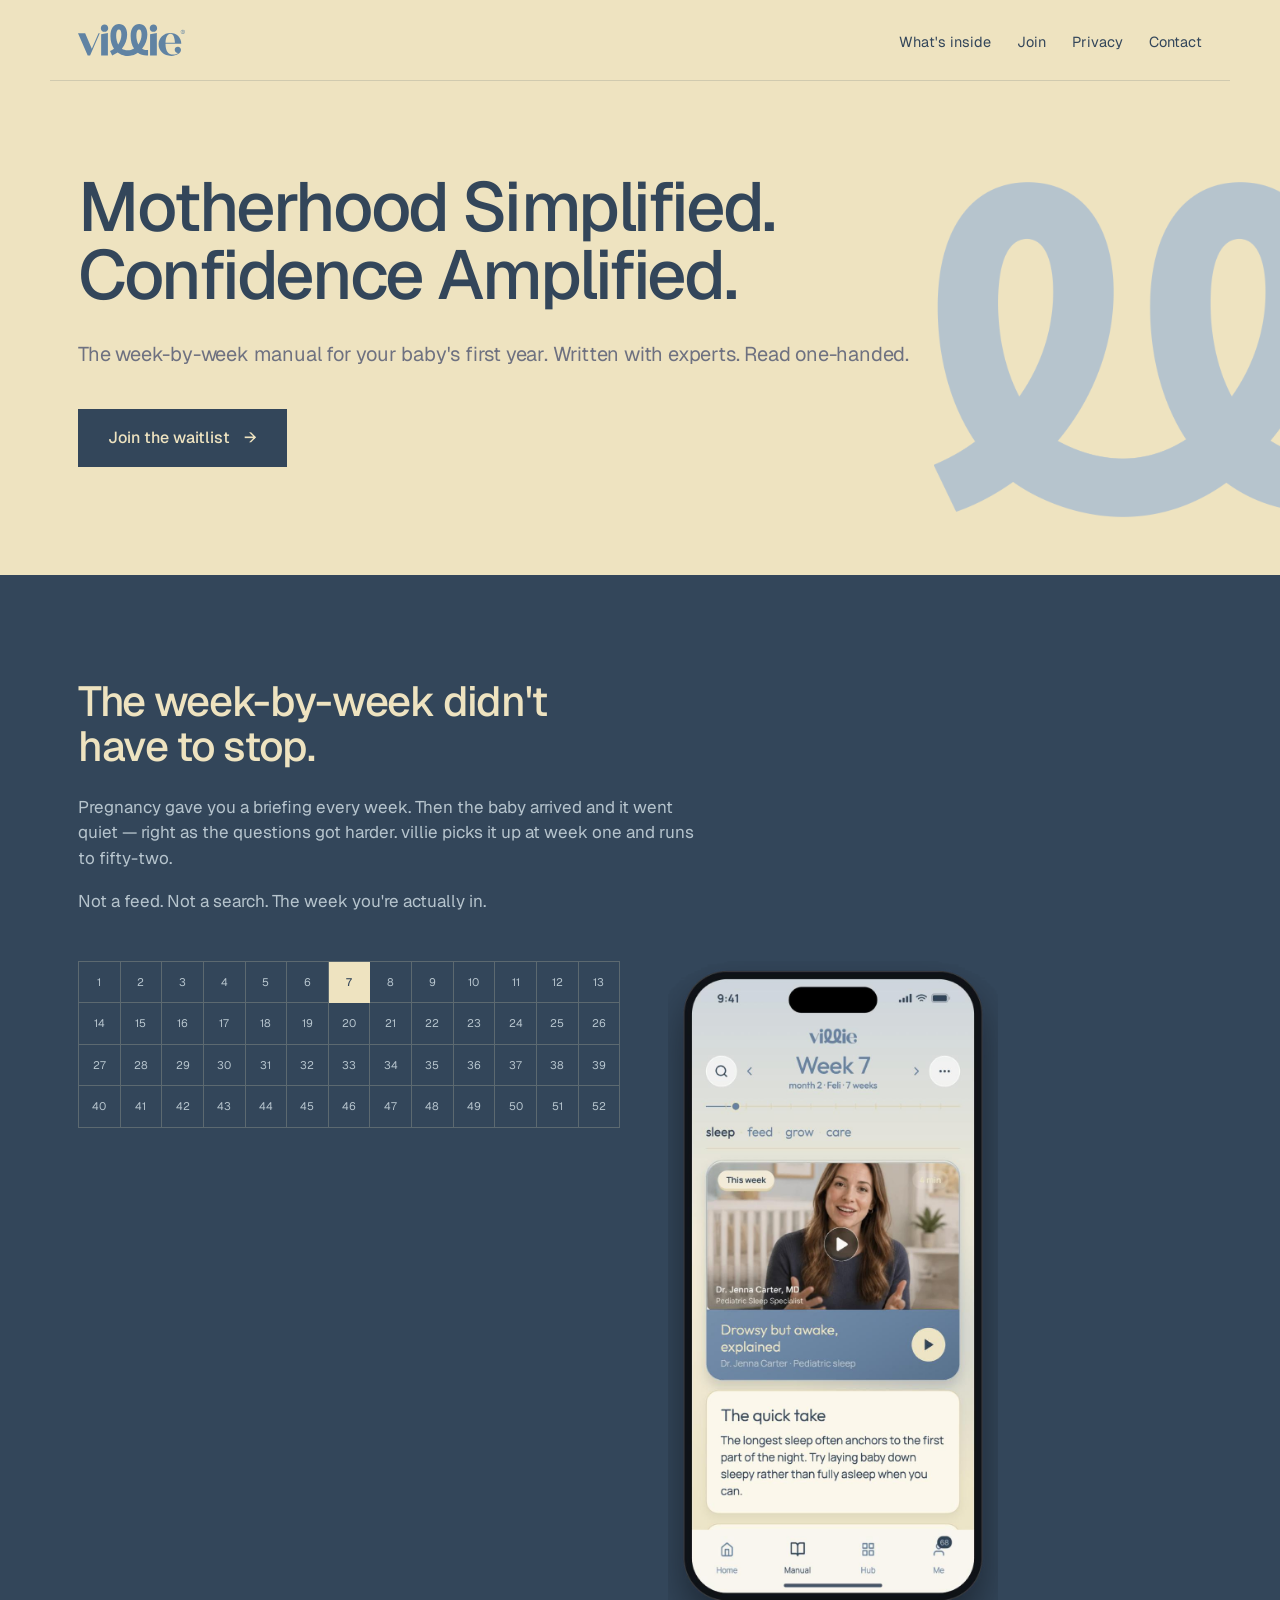
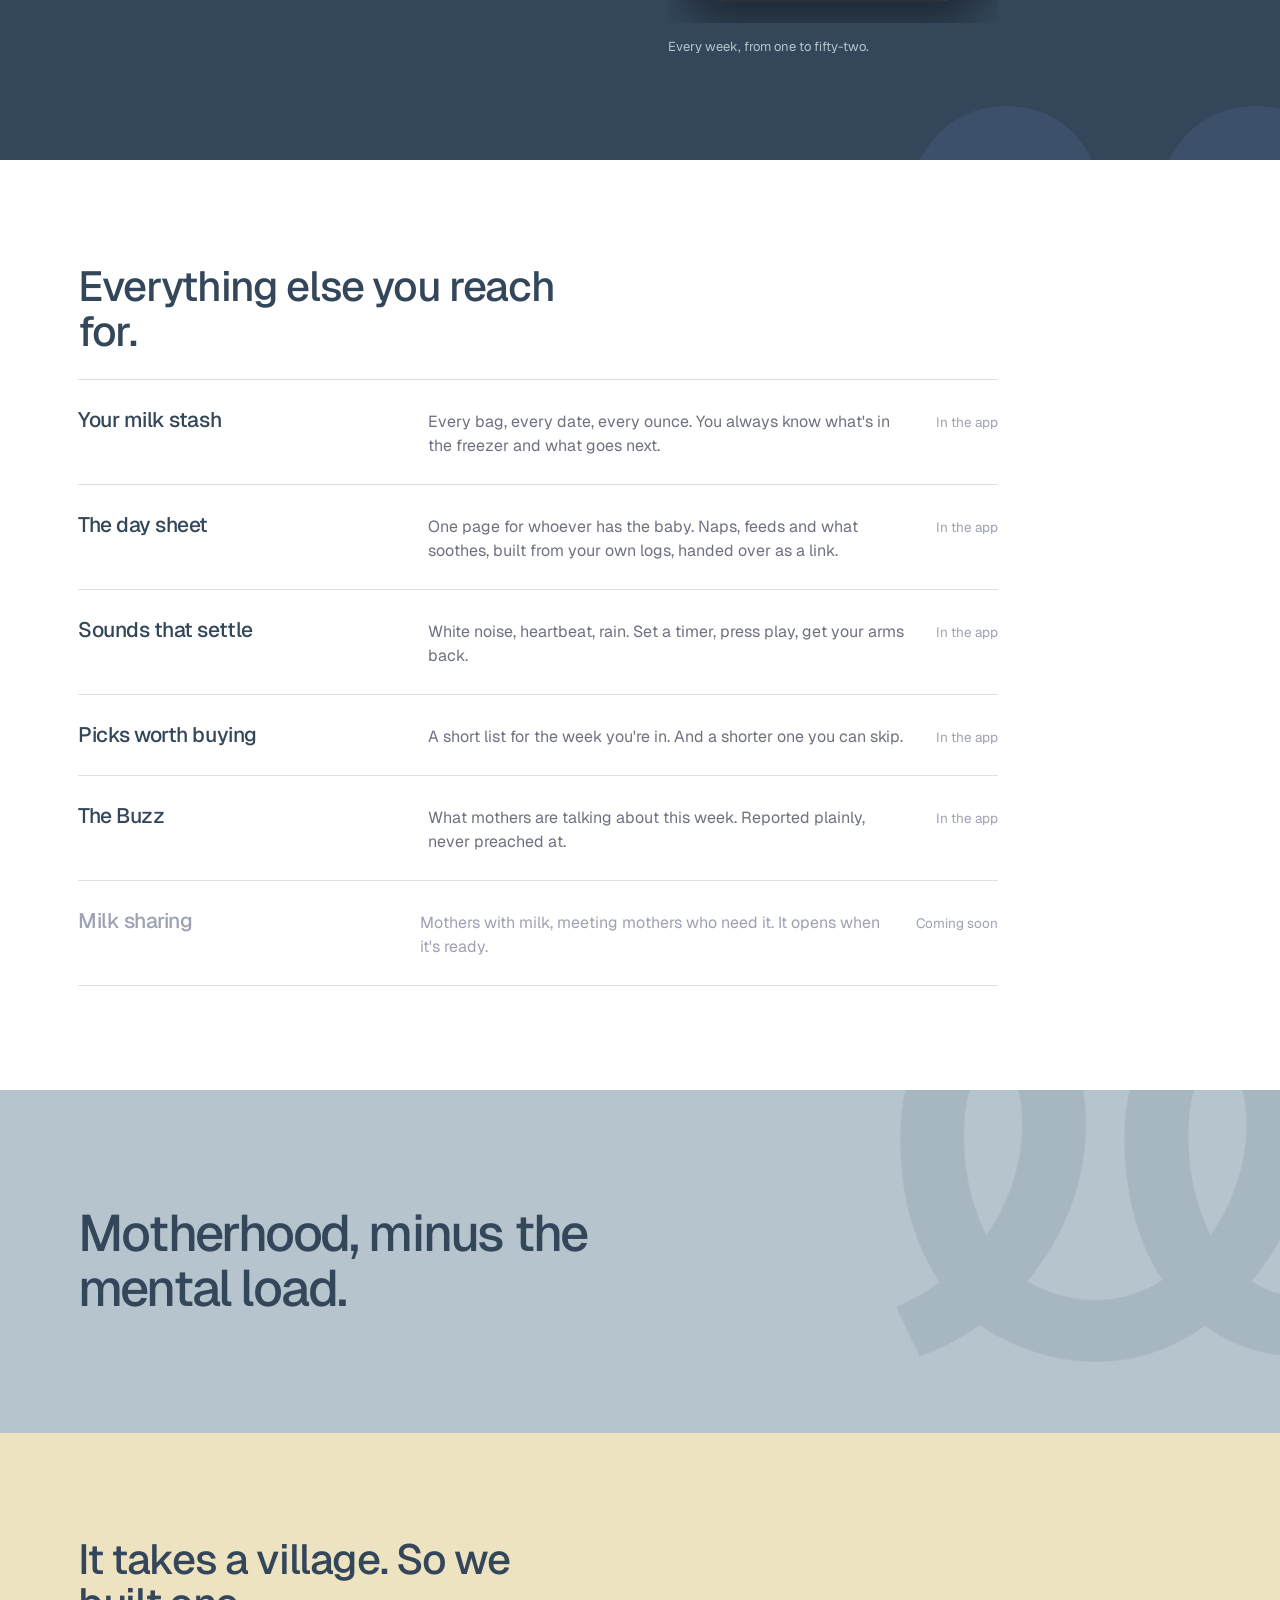
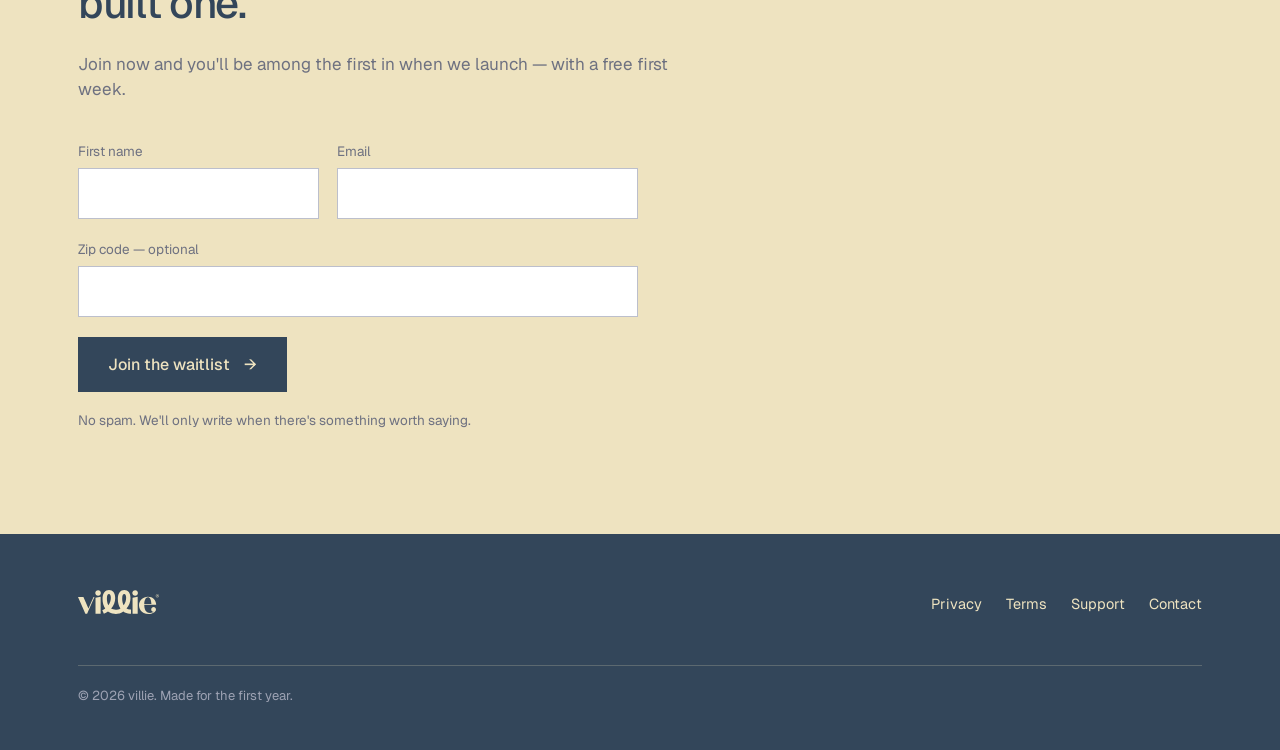
==== index.html @ 1508bbf1 "manual: the new Manual on an iPhone, week 7, replacing the cropped screen The figure is now the whol" ====
<!DOCTYPE html>
<html lang="en">
<head>
  <meta charset="UTF-8" />
  <meta name="viewport" content="width=device-width, initial-scale=1.0" />
  <title>villie · Motherhood Simplified. Confidence Amplified.</title>
  <meta name="description" content="villie is the week-by-week manual for your baby's first year. Written with experts, read one-handed." />
  <meta name="theme-color" content="#EEE3C0" />
  <link rel="canonical" href="https://villieapp.com/" />

  <meta property="og:title" content="villie · Motherhood Simplified. Confidence Amplified." />
  <meta property="og:description" content="The week-by-week manual for your baby's first year. Written with experts, read one-handed." />
  <meta property="og:type" content="website" />
  <meta property="og:url" content="https://villieapp.com/" />
  <meta property="og:site_name" content="villie" />
  <meta property="og:image" content="https://villieapp.com/og-image.jpg" />
  <meta property="og:image:type" content="image/jpeg" />
  <meta property="og:image:width" content="1200" />
  <meta property="og:image:height" content="630" />
  <meta property="og:image:alt" content="villie — Motherhood Simplified. Confidence Amplified." />

  <meta name="twitter:card" content="summary_large_image" />
  <meta name="twitter:title" content="villie · Motherhood Simplified. Confidence Amplified." />
  <meta name="twitter:description" content="The week-by-week manual for your baby's first year." />
  <meta name="twitter:image" content="https://villieapp.com/og-image.jpg" />

  <link rel="preconnect" href="https://fonts.googleapis.com" />
  <link rel="preconnect" href="https://fonts.gstatic.com" crossorigin />
  <link href="https://fonts.googleapis.com/css2?family=Geist:wght@400;500;600&display=swap" rel="stylesheet" />
  <link rel="stylesheet" href="styles.css" />
  <link rel="icon" type="image/png" sizes="32x32" href="favicon-32.png" />
  <link rel="icon" type="image/png" sizes="16x16" href="favicon-16.png" />
  <link rel="apple-touch-icon" href="villie-emblem-180.png" />

  <style>
    /* ════════════════ villie landing ════════════════
       Built to read like the brand book itself: numbered sections, hairline
       rules, a label column left and content right, flat full-bleed colour
       fields, tight negative tracking.

       ── DELIBERATELY ABSENT ──────────────────────────────────────────
       Pill / fully-rounded buttons, dot-prefixed eyebrows, rounded cards
       with icon chips, and small muted captions sitting beside a CTA.
       Those are the stock vocabulary of generated landing pages and the
       founder spotted them immediately. Corners here are square and the
       structure comes from rules and alignment, not from boxes. Keep it so.

       ── PALETTE / CONTRAST ───────────────────────────────────────────
       Champagne #EEE3C0 · Pastel Heather #B6C4CD · Glaucous #6083A3.
       Glaucous cannot carry small text (3.1:1 on champagne, 4.0:1 on
       white). Text-bearing dark fields use --ink #33465A, the deeper tone
       of the same blue: champagne on ink is 7.6:1.
       ───────────────────────────────────────────────────────────────── */

    :root {
      --white:#FFFFFF; --champagne:#EEE3C0; --heather:#B6C4CD; --glaucous:#6083A3;
      --ink:#33465A; --graphite:#6E7180; --space:#9DA2B3; --steel:#BCBFCC;
      --smoke:#D3D6E0; --cloud:#EDEFF7;
      --rule:rgba(51,70,90,.16); --rule-dk:rgba(238,227,192,.22);
      --gutter:28px; --maxw:1180px;
    }

    html, body {
      margin:0; background:var(--white); color:var(--ink);
      font-family:'Geist', -apple-system, BlinkMacSystemFont, 'Segoe UI', sans-serif;
      font-size:17px; line-height:1.5; -webkit-font-smoothing:antialiased;
    }
    * { box-sizing:border-box; }
    img { max-width:100%; }
    main { max-width:none; margin:0; padding:0; }
    .wrap { max-width:var(--maxw); margin:0 auto; padding:0 var(--gutter); position:relative; z-index:1; }

    /* One column, left-aligned. No label gutter and no section numbering:
       "01 / 02 / 03" down the side and a margin-note column are both stock
       generated-page decoration, flagged on sight. The headlines, the colour
       fields and the hairline index carry the structure instead. */
    /* Keep the page's single left margin. A narrower max-width here would be
       re-centred by .wrap's auto margins and indent these sections away from
       the full-bleed bands; constrain the content instead. */
    .cols > h1, .cols > .lede, .cols > div { max-width:920px; }

    header.lp { background:var(--champagne); }
    header.lp .inner {
      max-width:var(--maxw); margin:0 auto; padding:24px var(--gutter);
      display:flex; align-items:flex-end; justify-content:space-between; gap:20px;
      border-bottom:1px solid var(--rule);
    }
    .lp-mark { display:inline-flex; color:var(--glaucous); text-decoration:none; }
    .lp-mark i, footer.lp .mark i {
      display:block; height:32px; aspect-ratio:432.53 / 128.88; background:currentColor;
      -webkit-mask:url(villie-wordmark.svg) no-repeat center / contain;
              mask:url(villie-wordmark.svg) no-repeat center / contain;
    }
    nav.lp { display:flex; gap:26px; font-size:14.5px; }
    nav.lp a { color:var(--ink); text-decoration:none; padding-bottom:2px; border-bottom:1px solid transparent; }
    nav.lp a:hover { border-bottom-color:var(--ink); }

    .hero { background:var(--champagne); padding:92px 0 108px; }
    h1 { font-size:clamp(38px,5.4vw,74px); line-height:.98; letter-spacing:-.035em; font-weight:500; margin:0 0 32px; }
    .lede { font-size:clamp(17px,1.7vw,20px); line-height:1.45; letter-spacing:-.01em;
            color:var(--graphite); max-width:50ch; margin:0 0 40px; }

    /* Square. Not a pill. */
    .btn {
      display:inline-flex; align-items:center; gap:14px; padding:17px 30px; border-radius:0;
      background:var(--ink); color:var(--champagne); font-size:16px; font-weight:500;
      text-decoration:none; border:none; cursor:pointer; font-family:inherit;
    }
    .btn:hover { background:#26354A; }
    a:focus-visible, button:focus-visible, input:focus-visible { outline:2px solid var(--ink); outline-offset:3px; }

    section { padding:104px 0; }
    h2 { font-size:clamp(27px,3.4vw,42px); line-height:1.06; letter-spacing:-.032em;
         font-weight:500; margin:0 0 26px; max-width:18ch; }
    p { margin:0 0 18px; }
    .body { color:var(--graphite); max-width:56ch; }

    .manual { background:var(--ink); color:var(--champagne); }
    .manual h2 { color:var(--champagne); }
    .manual .body { color:var(--heather); }
    .weeks { display:grid; grid-template-columns:repeat(13,1fr); max-width:620px; margin-top:46px;
             border-top:1px solid var(--rule-dk); border-left:1px solid var(--rule-dk); }
    .week { aspect-ratio:1; display:grid; place-items:center; font-size:11px; color:var(--heather);
            border-right:1px solid var(--rule-dk); border-bottom:1px solid var(--rule-dk); }
    .week.on { background:var(--champagne); color:var(--ink); font-weight:500; }

    /* A week, opened, next to the full fifty-two. */
    .wk-pair { display:grid; grid-template-columns:1fr 330px; gap:48px; align-items:start; margin-top:46px; }
    .wk-pair .weeks { margin-top:0; }
    /* A real screen in a device frame. The rounded corner here is a physical
       phone, not template furniture — it is the one curve on the page. Only the
       top of the screenshot is used: below the fold it carries a placeholder
       clinician byline and clinical copy still pending review. */
    .phone { margin:0; }
    .phone img { display:block; width:100%; height:auto; }
    .phone figcaption { font-size:13px; color:var(--heather); margin-top:14px; }
    @media (max-width:860px) { .wk-pair { grid-template-columns:1fr; gap:28px; } .phone { max-width:340px; } }

    /* Index rows, not cards. */
    .rows { border-top:1px solid var(--rule); margin-top:10px; max-width:920px; }
    .row { display:grid; grid-template-columns:1fr 1.5fr auto; gap:32px; align-items:baseline;
           padding:26px 0; border-bottom:1px solid var(--rule); }
    .row h3 { font-size:21px; letter-spacing:-.022em; font-weight:500; margin:0; }
    .row p { color:var(--graphite); margin:0; font-size:16px; }
    .state { font-size:13.5px; color:var(--space); white-space:nowrap; }
    .row.soon h3, .row.soon p { color:var(--space); }

    .statement { background:var(--heather); padding:116px 0; }
    .statement p { font-size:clamp(26px,4vw,52px); line-height:1.08; letter-spacing:-.035em;
                   color:var(--ink); max-width:17ch; margin:0; font-weight:500; }

    .join { background:var(--champagne); }
    .fields { max-width:560px; }
    .field { display:block; margin-bottom:20px; }
    .field span { display:block; font-size:13.5px; color:var(--graphite); margin-bottom:7px; }
    .field input { width:100%; padding:14px 15px; border-radius:0; border:1px solid var(--steel);
                   background:var(--white); font-family:inherit; font-size:16px; color:var(--ink); }
    .field input:focus { border-color:var(--ink); }
    .row2 { display:grid; grid-template-columns:1fr 1.25fr; gap:18px; }
    .ok { display:none; }
    .ok[aria-hidden="false"] { display:block; }
    .err { color:#8C2F1D; font-size:15px; margin-top:14px; }
    .terms { font-size:13.5px; color:var(--graphite); margin:18px 0 0; max-width:46ch; }

    footer.lp { background:var(--ink); color:var(--heather); padding:56px 0 44px; }
    footer.lp .inner { max-width:var(--maxw); margin:0 auto; padding:0 var(--gutter);
                       display:flex; flex-wrap:wrap; gap:24px; justify-content:space-between; align-items:flex-end; }
    footer.lp .mark { color:var(--champagne); display:inline-block; }
    footer.lp .mark i { height:24px; }
    footer.lp a { color:var(--champagne); text-decoration:none; border-bottom:1px solid transparent; }
    footer.lp a:hover { border-bottom-color:var(--champagne); }
    .f-links { display:flex; gap:24px; font-size:14.5px; flex-wrap:wrap; }
    .f-fine { font-size:13px; color:var(--space); margin:26px 0 0; width:100%;
              border-top:1px solid var(--rule-dk); padding-top:20px; }

    @media (max-width:900px) {
      :root { --gutter:22px; }
      .row { grid-template-columns:1fr; gap:8px; }
      .state { order:-1; }
      .weeks { grid-template-columns:repeat(9,1fr); }
      section, .statement { padding:72px 0; }
      .hero { padding:64px 0 76px; }
    }
    @media (max-width:560px) {
      header.lp .inner { flex-direction:column; align-items:flex-start; gap:14px; }
      nav.lp { gap:18px; font-size:14px; flex-wrap:wrap; }
      .row2 { grid-template-columns:1fr; }
      .btn { width:100%; justify-content:space-between; }
    }

    /* ── The double loop ─────────────────────────────────────────────
       The mark is the brand's one expressive form, so it does the work
       photography would otherwise do. Used three ways, always LARGE and
       always cropped by the edge of its band — never small, never
       repeated as a cute garnish. Each is a solid palette colour: the
       book forbids opacity shifts, so depth comes from tonal choice.
       ──────────────────────────────────────────────────────────────── */
    .loop { position:absolute; pointer-events:none;
      -webkit-mask:url(villie-emblem.png) no-repeat center / contain;
              mask:url(villie-emblem.png) no-repeat center / contain; }

    .hero { position:relative; overflow:hidden; }
    .hero .loop { right:-7%; top:50%; transform:translateY(-44%);
                  width:clamp(260px,34vw,480px); aspect-ratio:1 / .83;
                  background:var(--heather); }

    /* On the dark field a near-tone of the ink: present, not decorative. */
    .manual { position:relative; overflow:hidden; }
    .manual .loop { right:-10%; bottom:-30%;
                    width:clamp(300px,40vw,620px); aspect-ratio:1 / .83;
                    background:#3C5069; }

    /* The statement band carries the repeat, scaled big enough to read as
       texture rather than wallpaper. */
    .statement { position:relative; overflow:hidden; }
    .statement .loop { right:-6%; top:-28%;
                       width:clamp(280px,36vw,540px); aspect-ratio:1 / .83;
                       background:#A7B7C2; }

    @media (max-width:700px) { .loop { display:none; } }

    @media (prefers-reduced-motion: no-preference) {
      /* Opt-in: if the script never runs, content renders plainly rather than
         staying invisible forever. */
      .js .reveal { opacity:0; transform:translateY(10px); transition:opacity .5s ease, transform .5s ease; }
      .js .reveal.in { opacity:1; transform:none; }
    }
  </style>
</head>
<body>

  <header class="lp">
    <div class="inner">
      <a href="/" class="lp-mark" aria-label="villie home"><i role="img" aria-label="villie"></i></a>
      <nav class="lp">
        <a href="#inside">What's inside</a>
        <a href="#join">Join</a>
        <a href="privacy.html">Privacy</a>
        <a href="contact.html">Contact</a>
      </nav>
    </div>
  </header>

  <main>
    <section class="hero">
      <span class="loop" aria-hidden="true"></span>
      <div class="wrap cols">
          <h1>Motherhood Simplified.<br>Confidence Amplified.</h1>
          <p class="lede">The week-by-week manual for your baby's first year. Written with experts. Read one-handed.</p>
          <a href="#join" class="btn">Join the waitlist <span aria-hidden="true">&rarr;</span></a>
      </div>
    </section>

    <section class="manual">
      <span class="loop" aria-hidden="true"></span>
      <div class="wrap cols">
        <div class="reveal">
          <h2>The week-by-week didn't have to stop.</h2>
          <p class="body">Pregnancy gave you a briefing every week. Then the baby arrived and it went quiet — right as the questions got harder. villie picks it up at week one and runs to fifty-two.</p>
          <p class="body">Not a feed. Not a search. The week you're actually in.</p>
          <div class="wk-pair">
            <div class="weeks" aria-hidden="true">
            <div class="week">1</div><div class="week">2</div><div class="week">3</div><div class="week">4</div><div class="week">5</div><div class="week">6</div><div class="week on">7</div><div class="week">8</div><div class="week">9</div><div class="week">10</div><div class="week">11</div><div class="week">12</div><div class="week">13</div>
            <div class="week">14</div><div class="week">15</div><div class="week">16</div><div class="week">17</div><div class="week">18</div><div class="week">19</div><div class="week">20</div><div class="week">21</div><div class="week">22</div><div class="week">23</div><div class="week">24</div><div class="week">25</div><div class="week">26</div>
            <div class="week">27</div><div class="week">28</div><div class="week">29</div><div class="week">30</div><div class="week">31</div><div class="week">32</div><div class="week">33</div><div class="week">34</div><div class="week">35</div><div class="week">36</div><div class="week">37</div><div class="week">38</div><div class="week">39</div>
            <div class="week">40</div><div class="week">41</div><div class="week">42</div><div class="week">43</div><div class="week">44</div><div class="week">45</div><div class="week">46</div><div class="week">47</div><div class="week">48</div><div class="week">49</div><div class="week">50</div><div class="week">51</div><div class="week">52</div>
            </div>

            <figure class="phone">
              <img src="app-manual-week.png" alt="The villie Manual on an iPhone at week 7: the week navigator, the four pillars (sleep, feed, grow, care), this week's video and the quick take." width="800" height="1605" />
              <figcaption>Every week, from one to fifty-two.</figcaption>
            </figure>
          </div>
        </div>
      </div>
    </section>

    <section id="inside">
      <div class="wrap cols">
        <div class="reveal">
          <h2>Everything else you reach for.</h2>
          <div class="rows">
            <div class="row">
              <h3>Your milk stash</h3>
              <p>Every bag, every date, every ounce. You always know what's in the freezer and what goes next.</p>
              <span class="state">In the app</span>
            </div>
            <div class="row">
              <h3>The day sheet</h3>
              <p>One page for whoever has the baby. Naps, feeds and what soothes, built from your own logs, handed over as a link.</p>
              <span class="state">In the app</span>
            </div>
            <div class="row">
              <h3>Sounds that settle</h3>
              <p>White noise, heartbeat, rain. Set a timer, press play, get your arms back.</p>
              <span class="state">In the app</span>
            </div>
            <div class="row">
              <h3>Picks worth buying</h3>
              <p>A short list for the week you're in. And a shorter one you can skip.</p>
              <span class="state">In the app</span>
            </div>
            <div class="row">
              <h3>The Buzz</h3>
              <p>What mothers are talking about this week. Reported plainly, never preached at.</p>
              <span class="state">In the app</span>
            </div>
            <div class="row soon">
              <h3>Milk sharing</h3>
              <p>Mothers with milk, meeting mothers who need it. It opens when it's ready.</p>
              <span class="state">Coming soon</span>
            </div>
          </div>
        </div>
      </div>
    </section>

    <section class="statement">
      <span class="loop" aria-hidden="true"></span>
      <div class="wrap">
        <p>Motherhood, minus the mental load.</p>
      </div>
    </section>

    <section id="join" class="join">
      <div class="wrap cols">
        <div>
          <h2>It takes a village. So we built one.</h2>
          <p class="body" style="margin-bottom:38px;">Join now and you'll be among the first in when we launch — with a free first week.</p>
          <div class="fields">
            <form id="wl-form" novalidate>
              <input type="text" name="_gotcha" tabindex="-1" autocomplete="off" aria-hidden="true" style="position:absolute;left:-9999px;opacity:0;">
              <div class="row2">
                <label class="field"><span>First name</span>
                  <input type="text" name="first_name" required autocomplete="given-name" maxlength="40"></label>
                <label class="field"><span>Email</span>
                  <input type="email" name="email" required autocomplete="email" maxlength="120"></label>
              </div>
              <label class="field"><span>Zip code — optional</span>
                <input type="text" name="zip" autocomplete="postal-code" maxlength="10"></label>
              <button type="submit" class="btn" id="wl-submit">
                <span data-label>Join the waitlist</span>
                <span data-loading hidden>Joining…</span>
                <span aria-hidden="true">&rarr;</span>
              </button>
              <p class="terms">No spam. We'll only write when there's something worth saying.</p>
            </form>
            <div class="ok" id="wl-ok" aria-hidden="true" role="status">
              <h2 style="margin-bottom:12px;">You're on the list.</h2>
              <p class="body">We'll be in touch the moment villie launches.</p>
            </div>
          </div>
        </div>
      </div>
    </section>
  </main>

  <footer class="lp">
    <div class="inner">
      <a href="/" class="mark" aria-label="villie home"><i role="img" aria-label="villie"></i></a>
      <div class="f-links">
        <a href="privacy.html">Privacy</a>
        <a href="terms.html">Terms</a>
        <a href="support.html">Support</a>
        <a href="contact.html">Contact</a>
      </div>
      <p class="f-fine">© 2026 villie. Made for the first year.</p>
    </div>
  </footer>

  <script>
    document.documentElement.classList.add('js');

    /* Waitlist -> Supabase. Posts with the PUBLISHABLE key, which grants anon
       INSERT only (migration 100): signups go in, nobody can read the list
       back. A 409 means the address is already on the list, which for the
       mother is also success. */
    (function () {
      var form = document.getElementById('wl-form');
      if (!form) return;
      var ok = document.getElementById('wl-ok');
      var submit = document.getElementById('wl-submit');
      var label = submit.querySelector('[data-label]');
      var loading = submit.querySelector('[data-loading]');

      form.addEventListener('submit', function (e) {
        e.preventDefault();
        if (form.elements['_gotcha'] && form.elements['_gotcha'].value) { reveal(); return; }
        if (!form.checkValidity()) { form.reportValidity(); return; }
        submit.disabled = true; label.hidden = true; loading.hidden = false;

        var data = new FormData(form);
        var SB_URL = 'https://albyndcruwopulazvpjs.supabase.co';
        var SB_KEY = 'sb_publishable_zBiBB7U-7BGuAcfMfivMcQ_IRuYo4yj';
        var params = new URLSearchParams(window.location.search);
        var src = (params.get('src') || params.get('utm_source') || 'website')
          .replace(/[^a-zA-Z0-9_-]/g, '').slice(0, 60) || 'website';

        fetch(SB_URL + '/rest/v1/waitlist', {
          method: 'POST',
          headers: {
            'apikey': SB_KEY, 'Authorization': 'Bearer ' + SB_KEY,
            'Content-Type': 'application/json', 'Prefer': 'return=minimal'
          },
          body: JSON.stringify({
            first_name: (data.get('first_name') || '').trim(),
            email: (data.get('email') || '').trim().toLowerCase(),
            zip: (data.get('zip') || '').trim() || null,
            source: src
          })
        })
          .then(function (res) { if (res.ok || res.status === 409) reveal(); else throw new Error('submit-failed'); })
          .catch(function () {
            submit.disabled = false; label.hidden = false; loading.hidden = true;
            if (!form.querySelector('.err')) {
              var p = document.createElement('p');
              p.className = 'err';
              p.textContent = "Couldn't save your spot. Check your connection and try again, or email help@villieapp.com.";
              form.appendChild(p);
            }
          });
      });

      function reveal() {
        form.hidden = true;
        ok.setAttribute('aria-hidden', 'false');
        ok.setAttribute('tabindex', '-1');
        ok.focus({ preventScroll: false });
      }
    })();

    (function () {
      var els = document.querySelectorAll('.reveal');
      if (!els.length) return;
      var reduce = window.matchMedia && window.matchMedia('(prefers-reduced-motion: reduce)').matches;
      if (reduce || !('IntersectionObserver' in window)) {
        els.forEach(function (el) { el.classList.add('in'); });
        return;
      }
      var io = new IntersectionObserver(function (entries) {
        entries.forEach(function (en) {
          if (en.isIntersecting) { en.target.classList.add('in'); io.unobserve(en.target); }
        });
      }, { rootMargin: '0px 0px -8% 0px', threshold: 0.05 });
      els.forEach(function (el) { io.observe(el); });
    })();
  </script>
</body>
</html>
---- styles.css ----
/* ════════════════════════════════════════════════════════════════
   villie — shared stylesheet
   Drives the secondary pages: privacy, terms, contact, support,
   /onboard and /auth/confirm. The landing page (index.html) carries
   its own layout on top of these same tokens.

   Brand R2, per the Complete Brand Guidelines (Softriver, Oct 2026).
   Primary   White #FFFFFF · Champagne #EEE3C0 · Pastel Heather #B6C4CD
             · Glaucous #6083A3
   Grayscale Graphite #6E7180 · Space #9DA2B3 · Steel #BCBFCC
             · Smoke #D3D6E0 · Cloud #EDEFF7
   Typeface  Geist — one family. Medium 500 headings, Regular 400 text.

   ── NON-NEGOTIABLES ─────────────────────────────────────────────
   1. CONTRAST. Glaucous cannot carry small text: champagne-on-glaucous
      is 3.1:1 and white-on-glaucous 4.0:1, both under the 4.5:1 floor.
      Dark bands that carry text use --ink (#33465A), the deeper tone of
      the same blue — champagne on ink is 7.6:1. Glaucous is for
      accents, fills and large display only.
      Body ink on white 9.7:1 · on champagne 7.6:1 · on heather 5.4:1.
   2. The book forbids gradients, rotation, opacity shifts on the logo,
      and any colour outside the palette. All four apply here.
   3. The wordmark SVG inherits currentColor and is trimmed to its ink
      bounds, so a CSS height is the real rendered height. It is painted
      as a mask so one file serves both lockups. Never re-export padded.
   4. Labels lowercase, never tracked caps.
   ════════════════════════════════════════════════════════════════ */

:root {
  /* Primary palette */
  --white:      #FFFFFF;
  --champagne:  #EEE3C0;
  --heather:    #B6C4CD;
  --glaucous:   #6083A3;
  --ink:        #33465A;  /* deeper tone of the brand blue — text + dark bands */

  /* Grayscale palette */
  --graphite:   #6E7180;
  --space:      #9DA2B3;
  --steel:      #BCBFCC;
  --smoke:      #D3D6E0;
  --cloud:      #EDEFF7;

  /* Semantic */
  --page:       var(--white);
  --surface:    var(--champagne);
  --card:       var(--white);
  --text:       var(--ink);
  --text-mid:   var(--graphite);
  --border:     var(--smoke);
  --accent:     var(--glaucous);

  --gutter: 20px;
  --maxw: 760px;
}

html, body {
  margin: 0;
  background: var(--page);
  color: var(--text);
  font-family: 'Geist', -apple-system, BlinkMacSystemFont, 'Segoe UI', sans-serif;
  font-size: 17px;
  line-height: 1.6;
  -webkit-font-smoothing: antialiased;
}
* { box-sizing: border-box; }
img, svg { max-width: 100%; }

a { color: var(--glaucous); text-decoration: underline; text-underline-offset: 3px; text-decoration-thickness: 1px; }
a:hover { color: var(--ink); }
a:focus-visible,
button:focus-visible,
input:focus-visible {
  outline: 2px solid var(--ink);
  outline-offset: 3px;
  border-radius: 3px;
}

/* ── Masthead ───────────────────────────────────────────────── */
header.site {
  background: var(--champagne);
  padding: 22px 0;
}
header.site .inner {
  max-width: var(--maxw); margin: 0 auto; padding: 0 var(--gutter);
  display: flex; align-items: center; justify-content: space-between;
  gap: 16px; flex-wrap: wrap;
}
/* The wordmark is a mask so it can be recoloured per lockup from one
   file. aspect-ratio comes from the trimmed viewBox (432.53 x 128.88). */
header.site .brand { display: inline-flex; align-items: center; color: var(--glaucous); border: none; text-decoration: none; }
header.site .brand i,
footer.site .brand i {
  display: block; height: 34px; aspect-ratio: 432.53 / 128.88;
  background: currentColor;
  -webkit-mask: url(villie-wordmark.svg) no-repeat center / contain;
          mask: url(villie-wordmark.svg) no-repeat center / contain;
}
header.site nav { display: flex; gap: 20px; font-size: 15px; flex-wrap: wrap; }
header.site nav a { color: var(--ink); text-decoration: none; opacity: .78; }
header.site nav a:hover,
header.site nav a.active { opacity: 1; text-decoration: underline; text-underline-offset: 3px; }

@media (max-width: 600px) {
  header.site .inner { flex-direction: column; align-items: flex-start; gap: 10px; }
  header.site .brand i, footer.site .brand i { height: 28px; }
  header.site nav { gap: 16px; font-size: 14px; }
}

/* ── Page body ──────────────────────────────────────────────── */
main {
  max-width: var(--maxw);
  margin: 0 auto;
  padding: 56px var(--gutter) 88px;
}

h1 {
  font-size: clamp(32px, 5vw, 44px);
  line-height: 1.08; letter-spacing: -0.03em;
  font-weight: 500; margin: 0 0 12px;
}
h2 {
  font-size: 23px; line-height: 1.2; letter-spacing: -0.02em;
  font-weight: 500; margin: 40px 0 12px;
}
h3 {
  font-size: 17px; line-height: 1.3; letter-spacing: -0.01em;
  font-weight: 500; margin: 26px 0 8px; color: var(--ink);
}
/* Emphasis inside a heading stays a plain italic — the brand has no
   script face, and the book's logo is the only expressive letterform. */
h1 em, h2 em, h3 em { font-style: italic; font-weight: 500; }

p { margin: 0 0 15px; color: var(--text); }
ul, ol { margin: 0 0 15px; padding-left: 22px; }
li { margin-bottom: 7px; }
strong { font-weight: 500; color: var(--ink); }

.lede {
  font-size: 19px; line-height: 1.5; letter-spacing: -0.01em;
  color: var(--text-mid); margin: 0 0 28px;
}
.meta {
  font-size: 14px; color: var(--graphite); margin: 0 0 32px;
}

/* Square corners throughout. Pills, rounded cards and icon chips read as
   generated-template furniture — the founder spotted them on sight. Structure
   comes from rules and alignment instead. */

/* ── Callout ────────────────────────────────────────────────── */
.callout {
  background: var(--champagne);
  border: 1px solid rgba(96,131,163,.22);
  padding: 18px 22px;
  border-radius: 0;
  margin: 26px 0;
}
.callout p:last-child { margin-bottom: 0; }
.callout strong { color: var(--ink); }
/* Crisis keeps a sober, non-brand red: safety information should read as
   urgent, not on-brand. This is the one sanctioned exception. */
.callout.crisis { background: #FBEDEA; border-color: rgba(140,47,29,.30); }
.callout.crisis strong { color: #8C2F1D; }
.callout.olive  { background: var(--cloud); border-color: var(--steel); }

/* ── Cards ──────────────────────────────────────────────────── */
.cards {
  display: grid;
  grid-template-columns: repeat(auto-fit, minmax(220px, 1fr));
  gap: 16px;
  margin: 26px 0;
}
.card {
  background: var(--card);
  border: 1px solid var(--border);
  border-radius: 0;
  padding: 22px;
}
.card a { border-bottom: none; }
.card h3 { margin: 0 0 8px; font-size: 17px; }
.card p { color: var(--text-mid); font-size: 15px; line-height: 1.5; margin: 0; }

/* ── Tables ─────────────────────────────────────────────────── */
table.disclosures {
  width: 100%; border-collapse: collapse; margin: 22px 0; font-size: 15px;
}
table.disclosures th, table.disclosures td {
  text-align: left; padding: 11px 13px;
  border-bottom: 1px solid var(--border); vertical-align: top;
}
table.disclosures th {
  background: var(--cloud); font-weight: 500; color: var(--ink);
}

/* ── Buttons ────────────────────────────────────────────────── */
.btn {
  display: inline-block; padding: 16px 30px; border-radius: 0;
  background: var(--ink); color: var(--champagne);
  font-size: 16px; font-weight: 500; text-decoration: none;
  border: none; cursor: pointer; font-family: inherit;
}
.btn:hover { background: #2A3B4C; color: var(--champagne); }

/* ── Footer ─────────────────────────────────────────────────── */
footer.site {
  background: var(--ink); color: var(--heather);
  padding: 44px 0 38px; margin-top: 64px;
}
footer.site .inner {
  max-width: var(--maxw); margin: 0 auto; padding: 0 var(--gutter);
  display: flex; flex-wrap: wrap; gap: 20px; justify-content: space-between; align-items: center;
}
footer.site .brand { color: var(--champagne); display: inline-block; }
footer.site .brand i { height: 26px; }
footer.site a { color: var(--champagne); }
footer.site nav { display: flex; gap: 20px; font-size: 15px; flex-wrap: wrap; }
footer.site .fine { font-size: 13.5px; color: var(--space); width: 100%; margin: 0; }

/* ── Legacy token bridge ────────────────────────────────────────
   /onboard and /auth/confirm still carry inline styles written against
   the previous warm palette. Their token names are mapped onto the new
   one here so nothing resolves to an empty value — an undefined var()
   silently paints nothing, which is how the confirm page's CTA became an
   invisible button. Delete this block once those two pages are rebuilt
   on the R2 system. ─────────────────────────────────────────────── */
:root {
  --cinnamon:    var(--ink);        /* was the action colour */
  --cinnamon-dk: #2A3B4C;           /* pressed */
  --cocoa:       var(--ink);        /* headline ink */
  --walnut:      var(--graphite);   /* body */
  --amber:       var(--graphite);   /* eyebrows, captions */
  --caramel:     var(--glaucous);   /* accent */
  --butter:      var(--champagne);
  --parchment:   var(--champagne);
  --paper:       var(--white);
  --salmon:      var(--heather);
  --rust:        var(--glaucous);
  --brown-deep:  var(--ink);
  --text-dark:   var(--ink);
  --white:       #FFFFFF;
  --olive:       var(--graphite);
  --cream:       var(--champagne);
  --sage:        var(--heather);
  --moss:        var(--graphite);
}
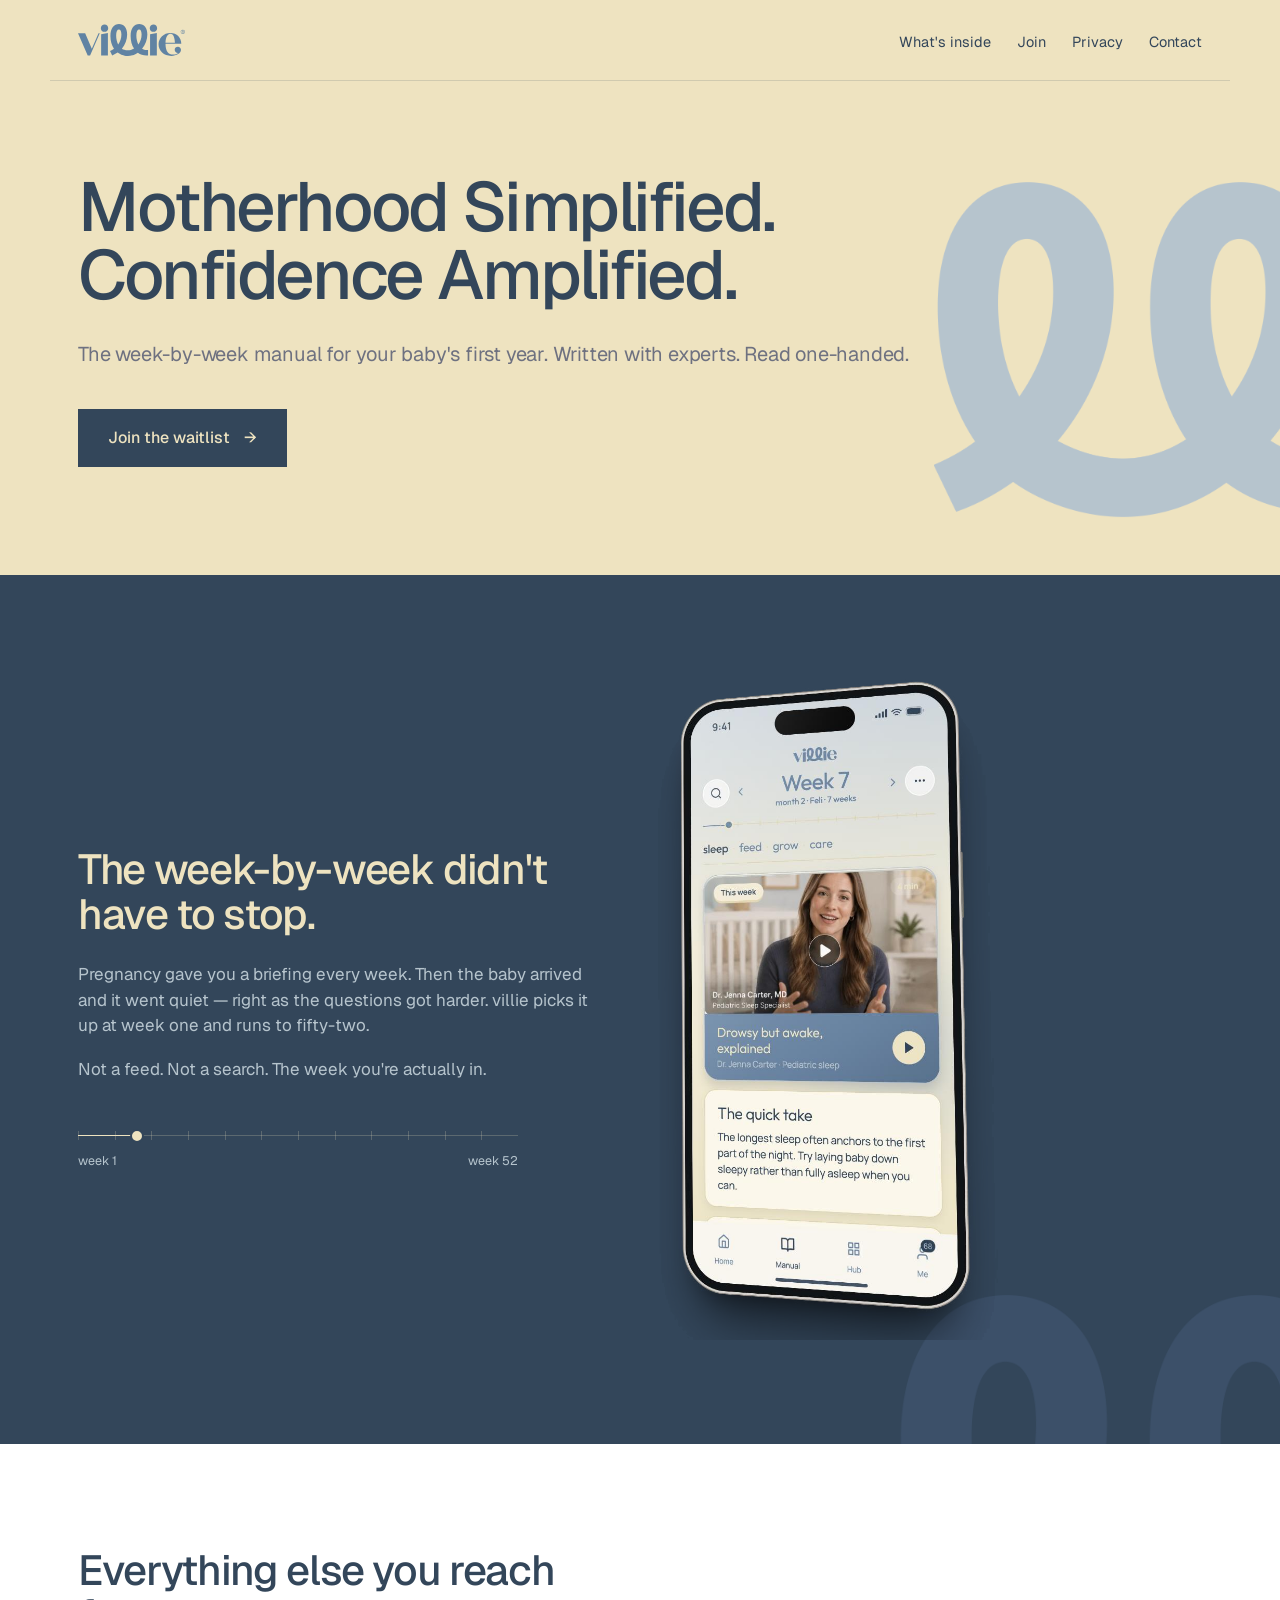
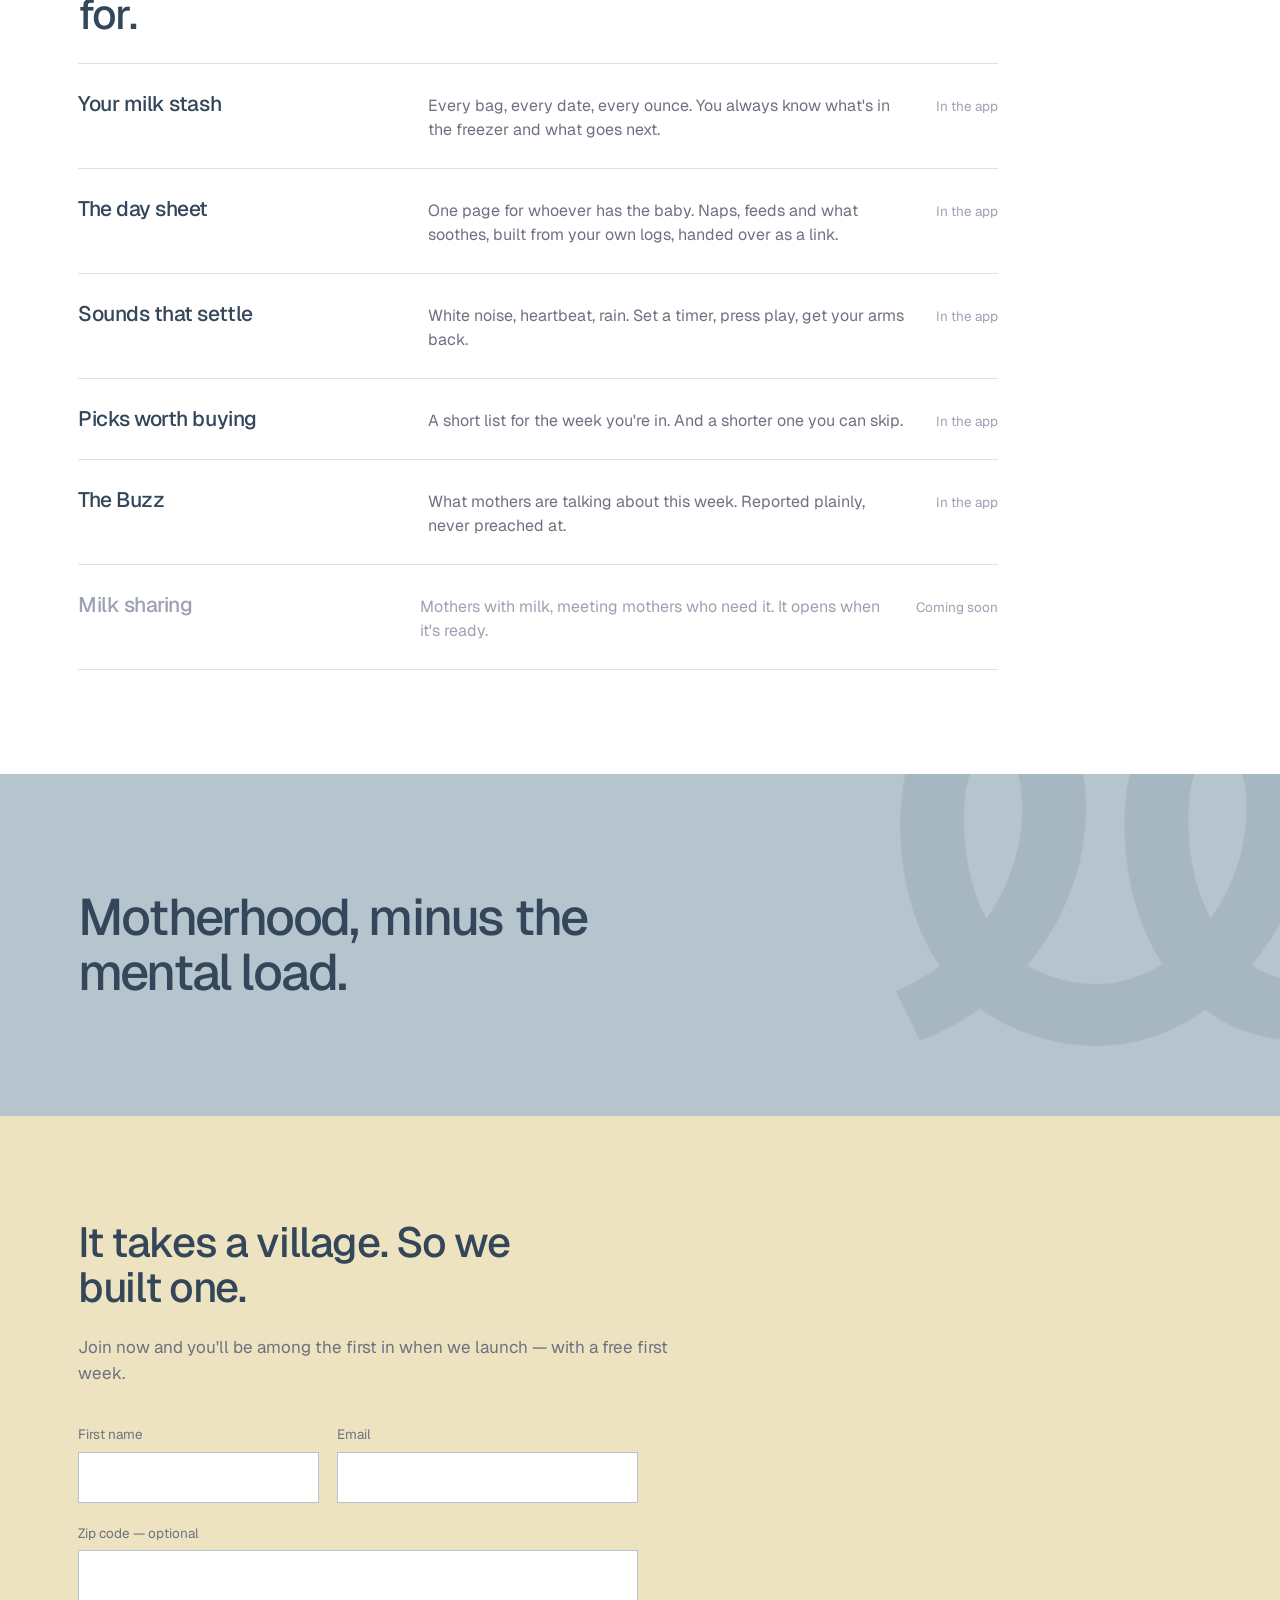
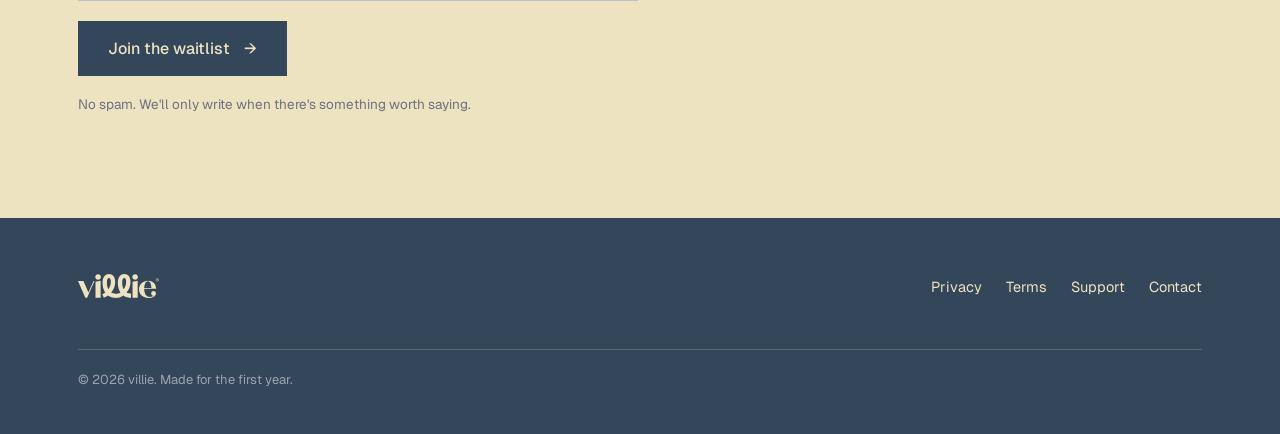
==== commit 2bd6ee70: "manual section: the phone turned a touch, the grid gone Founder, 2026-11-03: the 52-cell grid was to" ====
--- a/index.html
+++ b/index.html
@@ -118,23 +118,24 @@
     .manual { background:var(--ink); color:var(--champagne); }
     .manual h2 { color:var(--champagne); }
     .manual .body { color:var(--heather); }
-    .weeks { display:grid; grid-template-columns:repeat(13,1fr); max-width:620px; margin-top:46px;
-             border-top:1px solid var(--rule-dk); border-left:1px solid var(--rule-dk); }
-    .week { aspect-ratio:1; display:grid; place-items:center; font-size:11px; color:var(--heather);
-            border-right:1px solid var(--rule-dk); border-bottom:1px solid var(--rule-dk); }
-    .week.on { background:var(--champagne); color:var(--ink); font-weight:500; }
-
-    /* A week, opened, next to the full fifty-two. */
-    .wk-pair { display:grid; grid-template-columns:1fr 330px; gap:48px; align-items:start; margin-top:46px; }
-    .wk-pair .weeks { margin-top:0; }
-    /* A real screen in a device frame. The rounded corner here is a physical
-       phone, not template furniture — it is the one curve on the page. Only the
-       top of the screenshot is used: below the fold it carries a placeholder
-       clinician byline and clinical copy still pending review. */
+    /* The first year as one line — the same line the app draws under the week:
+       a tick per month, filled to the week she's in. Says "one to fifty-two"
+       without a grid. */
+    .year { position:relative; max-width:440px; height:50px; margin-top:40px; }
+    .year .ticks { position:absolute; left:0; right:0; top:9px; height:9px;
+                   background:repeating-linear-gradient(90deg, var(--rule-dk) 0 1px, transparent 1px calc(100% / 12)); }
+    .year .track { position:absolute; left:0; right:0; top:13px; height:1px; background:var(--rule-dk); }
+    .year .fill { position:absolute; left:0; top:12.5px; height:1.5px; width:13.5%; background:var(--champagne); }
+    .year .knob { position:absolute; top:7px; left:calc(13.5% - 7px); width:14px; height:14px; border-radius:50%;
+                  background:var(--champagne); border:2px solid var(--ink); }
+    .year .l { position:absolute; top:30px; font-size:12.5px; color:var(--heather); }
+    .year .l.a { left:0; } .year .l.b { right:0; }
+
+    /* The copy beside the phone, centred on it. The phone is the one picture. */
+    .wk-pair { display:grid; grid-template-columns:1fr 340px; gap:56px; align-items:center; }
     .phone { margin:0; }
     .phone img { display:block; width:100%; height:auto; }
-    .phone figcaption { font-size:13px; color:var(--heather); margin-top:14px; }
-    @media (max-width:860px) { .wk-pair { grid-template-columns:1fr; gap:28px; } .phone { max-width:340px; } }
+    @media (max-width:860px) { .wk-pair { grid-template-columns:1fr; gap:40px; } .phone { max-width:340px; } }
 
     /* Index rows, not cards. */
     .rows { border-top:1px solid var(--rule); margin-top:10px; max-width:920px; }
@@ -177,7 +178,6 @@
       :root { --gutter:22px; }
       .row { grid-template-columns:1fr; gap:8px; }
       .state { order:-1; }
-      .weeks { grid-template-columns:repeat(9,1fr); }
       section, .statement { padding:72px 0; }
       .hero { padding:64px 0 76px; }
     }
@@ -255,20 +255,18 @@
       <span class="loop" aria-hidden="true"></span>
       <div class="wrap cols">
         <div class="reveal">
-          <h2>The week-by-week didn't have to stop.</h2>
-          <p class="body">Pregnancy gave you a briefing every week. Then the baby arrived and it went quiet — right as the questions got harder. villie picks it up at week one and runs to fifty-two.</p>
-          <p class="body">Not a feed. Not a search. The week you're actually in.</p>
           <div class="wk-pair">
-            <div class="weeks" aria-hidden="true">
-            <div class="week">1</div><div class="week">2</div><div class="week">3</div><div class="week">4</div><div class="week">5</div><div class="week">6</div><div class="week on">7</div><div class="week">8</div><div class="week">9</div><div class="week">10</div><div class="week">11</div><div class="week">12</div><div class="week">13</div>
-            <div class="week">14</div><div class="week">15</div><div class="week">16</div><div class="week">17</div><div class="week">18</div><div class="week">19</div><div class="week">20</div><div class="week">21</div><div class="week">22</div><div class="week">23</div><div class="week">24</div><div class="week">25</div><div class="week">26</div>
-            <div class="week">27</div><div class="week">28</div><div class="week">29</div><div class="week">30</div><div class="week">31</div><div class="week">32</div><div class="week">33</div><div class="week">34</div><div class="week">35</div><div class="week">36</div><div class="week">37</div><div class="week">38</div><div class="week">39</div>
-            <div class="week">40</div><div class="week">41</div><div class="week">42</div><div class="week">43</div><div class="week">44</div><div class="week">45</div><div class="week">46</div><div class="week">47</div><div class="week">48</div><div class="week">49</div><div class="week">50</div><div class="week">51</div><div class="week">52</div>
-            </div>
-
+            <div>
+              <h2>The week-by-week didn't have to stop.</h2>
+              <p class="body">Pregnancy gave you a briefing every week. Then the baby arrived and it went quiet — right as the questions got harder. villie picks it up at week one and runs to fifty-two.</p>
+              <p class="body">Not a feed. Not a search. The week you're actually in.</p>
+              <div class="year" role="img" aria-label="The first year as a line, from week one to week fifty-two, with week seven marked.">
+                <span class="ticks"></span><span class="track"></span><span class="fill"></span><span class="knob"></span>
+                <span class="l a">week 1</span><span class="l b">week 52</span>
+              </div>
+            </div>
             <figure class="phone">
-              <img src="app-manual-week.png" alt="The villie Manual on an iPhone at week 7: the week navigator, the four pillars (sleep, feed, grow, care), this week's video and the quick take." width="800" height="1605" />
-              <figcaption>Every week, from one to fifty-two.</figcaption>
+              <img src="app-manual-week.png" alt="The villie Manual on an iPhone at week 7: the week navigator, the four pillars (sleep, feed, grow, care), this week's video and the quick take." width="654" height="1270" />
             </figure>
           </div>
         </div>
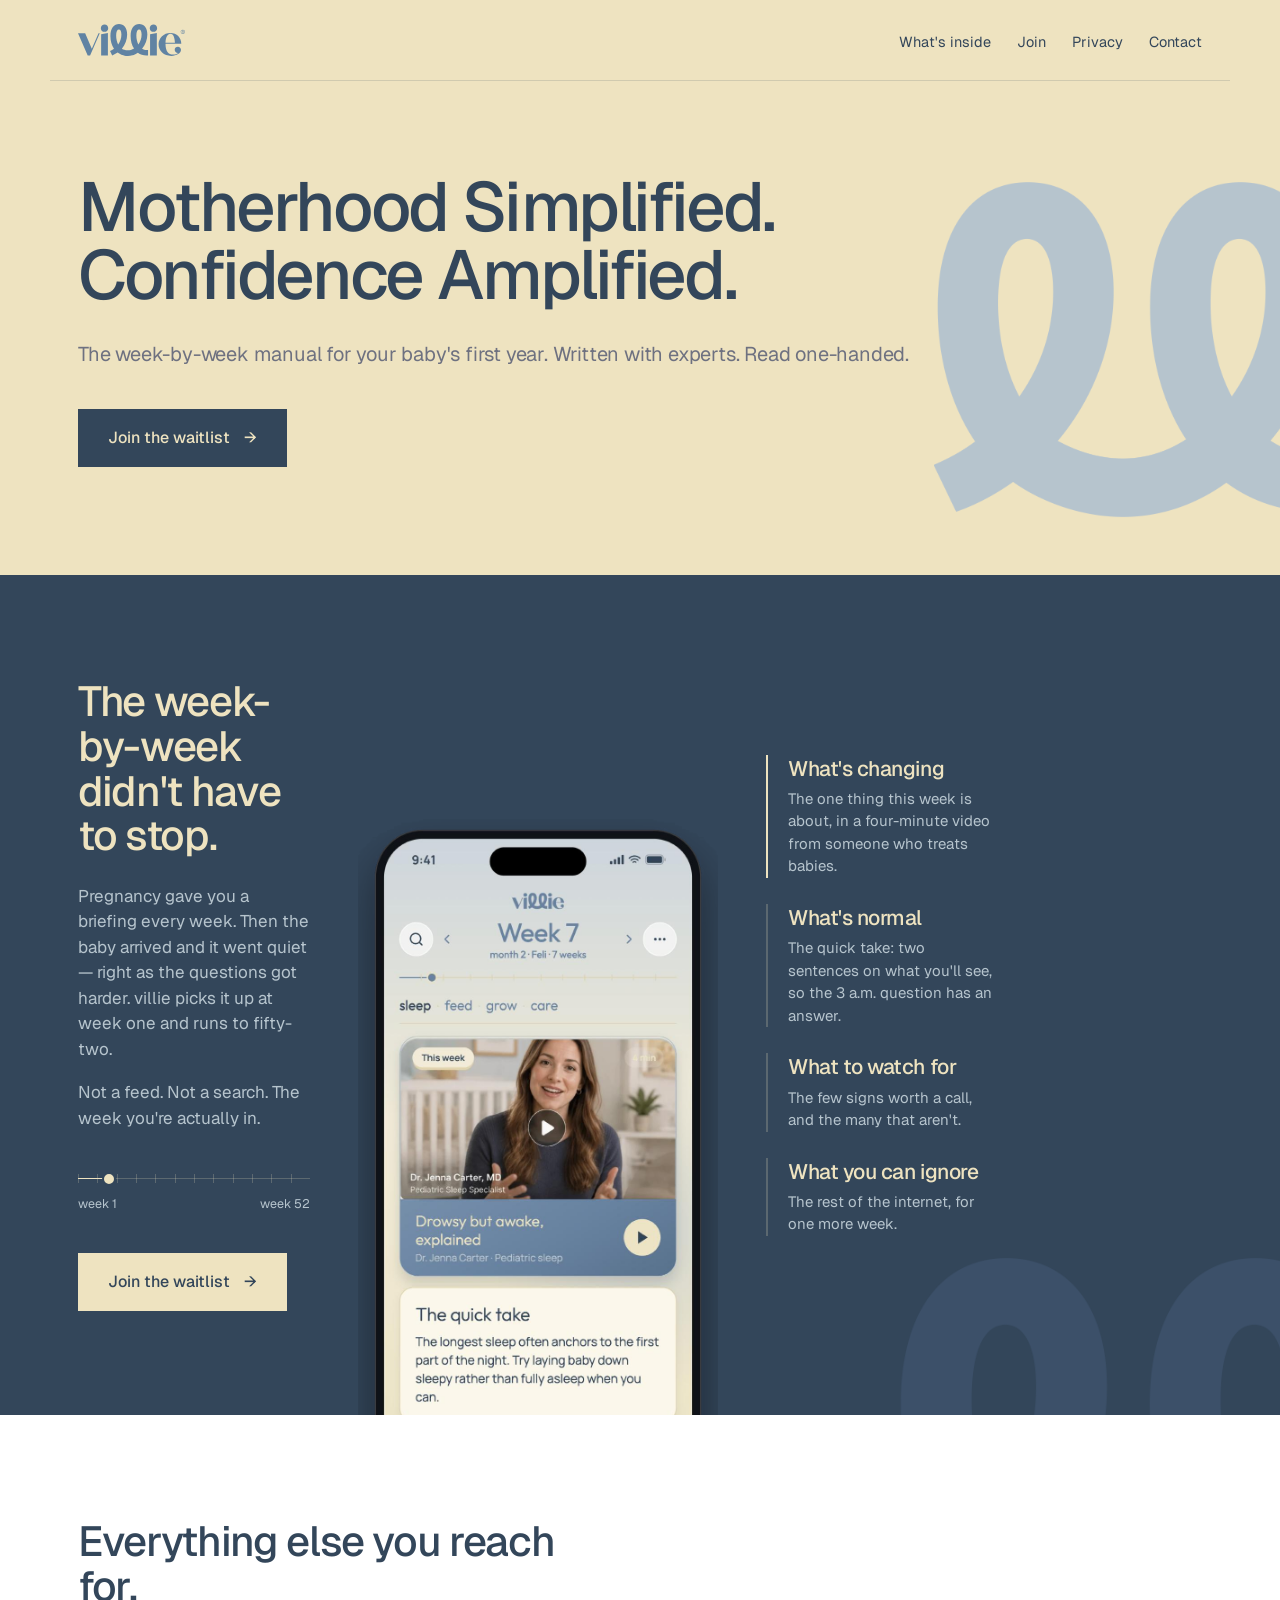
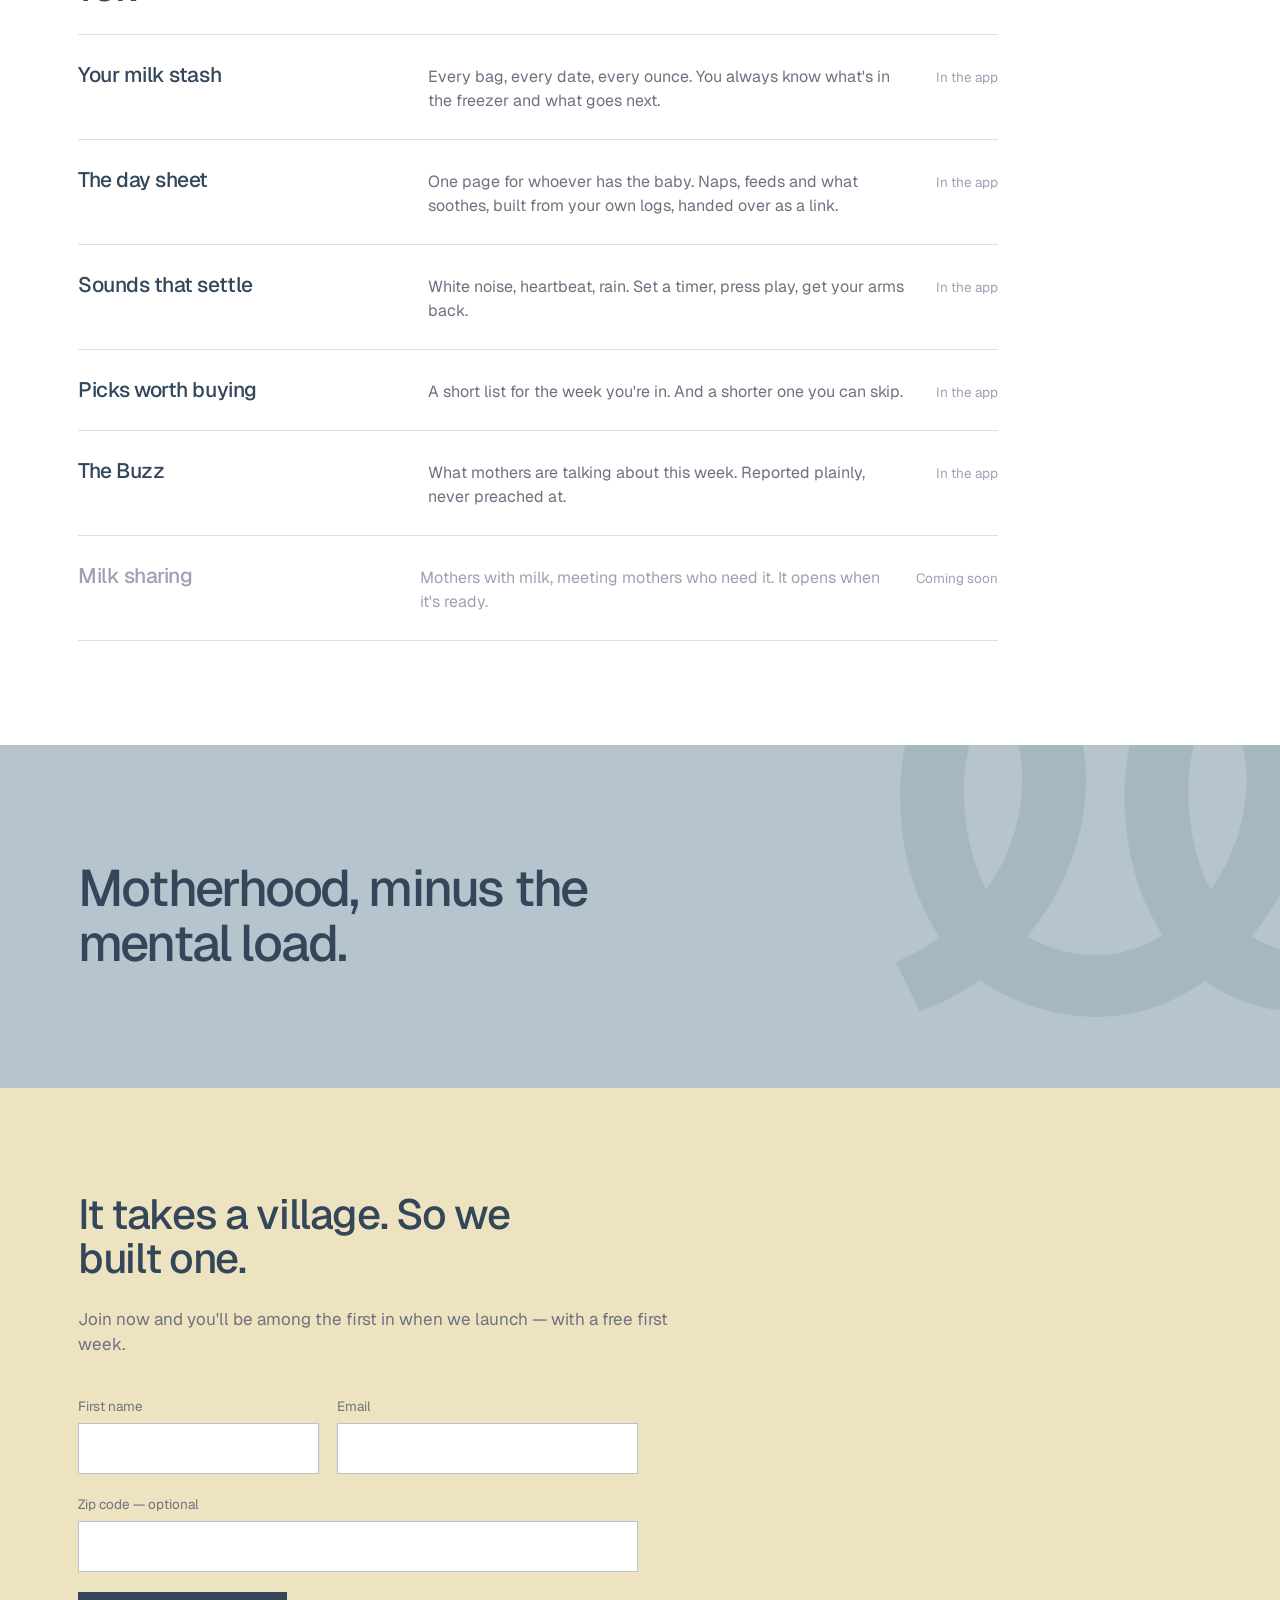
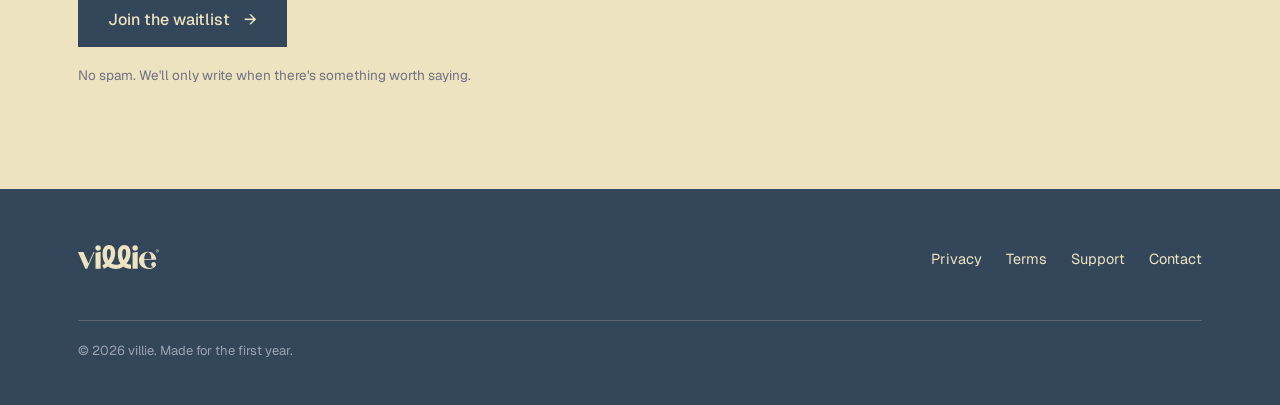
==== commit 74eee106: "manual section: straight phone, three columns, phone runs off the bottom Founder, 2026-11-03: the sl" ====
--- a/index.html
+++ b/index.html
@@ -121,7 +121,7 @@
     /* The first year as one line — the same line the app draws under the week:
        a tick per month, filled to the week she's in. Says "one to fifty-two"
        without a grid. */
-    .year { position:relative; max-width:440px; height:50px; margin-top:40px; }
+    .year { position:relative; max-width:400px; height:50px; margin-top:34px; margin-bottom:30px; }
     .year .ticks { position:absolute; left:0; right:0; top:9px; height:9px;
                    background:repeating-linear-gradient(90deg, var(--rule-dk) 0 1px, transparent 1px calc(100% / 12)); }
     .year .track { position:absolute; left:0; right:0; top:13px; height:1px; background:var(--rule-dk); }
@@ -131,11 +131,21 @@
     .year .l { position:absolute; top:30px; font-size:12.5px; color:var(--heather); }
     .year .l.a { left:0; } .year .l.b { right:0; }
 
-    /* The copy beside the phone, centred on it. The phone is the one picture. */
-    .wk-pair { display:grid; grid-template-columns:1fr 340px; gap:56px; align-items:center; }
-    .phone { margin:0; }
+    /* Three columns: the copy and the button, the phone straight on, and
+       what a week holds. The phone is the one picture. */
+    .wk-trio { display:grid; grid-template-columns:1fr 360px 1fr; gap:48px; align-items:center; }
+    /* The phone runs off the bottom of the section (the way Good Inside does it):
+       the week header and the video are what you see; the rest is implied. */
+    .phone { margin:0 0 -230px; align-self:end; }
     .phone img { display:block; width:100%; height:auto; }
-    @media (max-width:860px) { .wk-pair { grid-template-columns:1fr; gap:40px; } .phone { max-width:340px; } }
+    .manual .btn { background:var(--champagne); color:var(--ink); margin-top:8px; }
+    .facts { display:grid; gap:26px; }
+    .fact { border-left:2px solid var(--rule-dk); padding-left:20px; }
+    .fact:first-child { border-color:var(--champagne); }
+    .fact h3 { font-family:inherit; font-size:21px; letter-spacing:-.022em; font-weight:500; text-transform:none; margin:0 0 6px; color:var(--champagne); }
+    .fact p { margin:0; font-size:15px; color:var(--heather); }
+    @media (max-width:1024px) { .wk-trio { grid-template-columns:1fr 300px; gap:40px; } .facts { grid-column:1 / -1; grid-template-columns:1fr 1fr; gap:22px 40px; } }
+    @media (max-width:860px) { .wk-trio { grid-template-columns:1fr; gap:40px; } .phone { max-width:300px; margin:0 auto -200px; order:3; } .facts { grid-template-columns:1fr; } }
 
     /* Index rows, not cards. */
     .rows { border-top:1px solid var(--rule); margin-top:10px; max-width:920px; }
@@ -255,7 +265,7 @@
       <span class="loop" aria-hidden="true"></span>
       <div class="wrap cols">
         <div class="reveal">
-          <div class="wk-pair">
+          <div class="wk-trio">
             <div>
               <h2>The week-by-week didn't have to stop.</h2>
               <p class="body">Pregnancy gave you a briefing every week. Then the baby arrived and it went quiet — right as the questions got harder. villie picks it up at week one and runs to fifty-two.</p>
@@ -264,10 +274,17 @@
                 <span class="ticks"></span><span class="track"></span><span class="fill"></span><span class="knob"></span>
                 <span class="l a">week 1</span><span class="l b">week 52</span>
               </div>
+              <a href="#join" class="btn">Join the waitlist <span aria-hidden="true">&rarr;</span></a>
             </div>
             <figure class="phone">
-              <img src="app-manual-week.png" alt="The villie Manual on an iPhone at week 7: the week navigator, the four pillars (sleep, feed, grow, care), this week's video and the quick take." width="654" height="1270" />
+              <img src="app-manual-week.png" alt="The villie Manual on an iPhone at week 7: the week navigator, the four pillars (sleep, feed, grow, care), this week's video and the quick take." width="800" height="1605" />
             </figure>
+            <div class="facts">
+              <div class="fact"><h3>What's changing</h3><p>The one thing this week is about, in a four-minute video from someone who treats babies.</p></div>
+              <div class="fact"><h3>What's normal</h3><p>The quick take: two sentences on what you'll see, so the 3 a.m. question has an answer.</p></div>
+              <div class="fact"><h3>What to watch for</h3><p>The few signs worth a call, and the many that aren't.</p></div>
+              <div class="fact"><h3>What you can ignore</h3><p>The rest of the internet, for one more week.</p></div>
+            </div>
           </div>
         </div>
       </div>
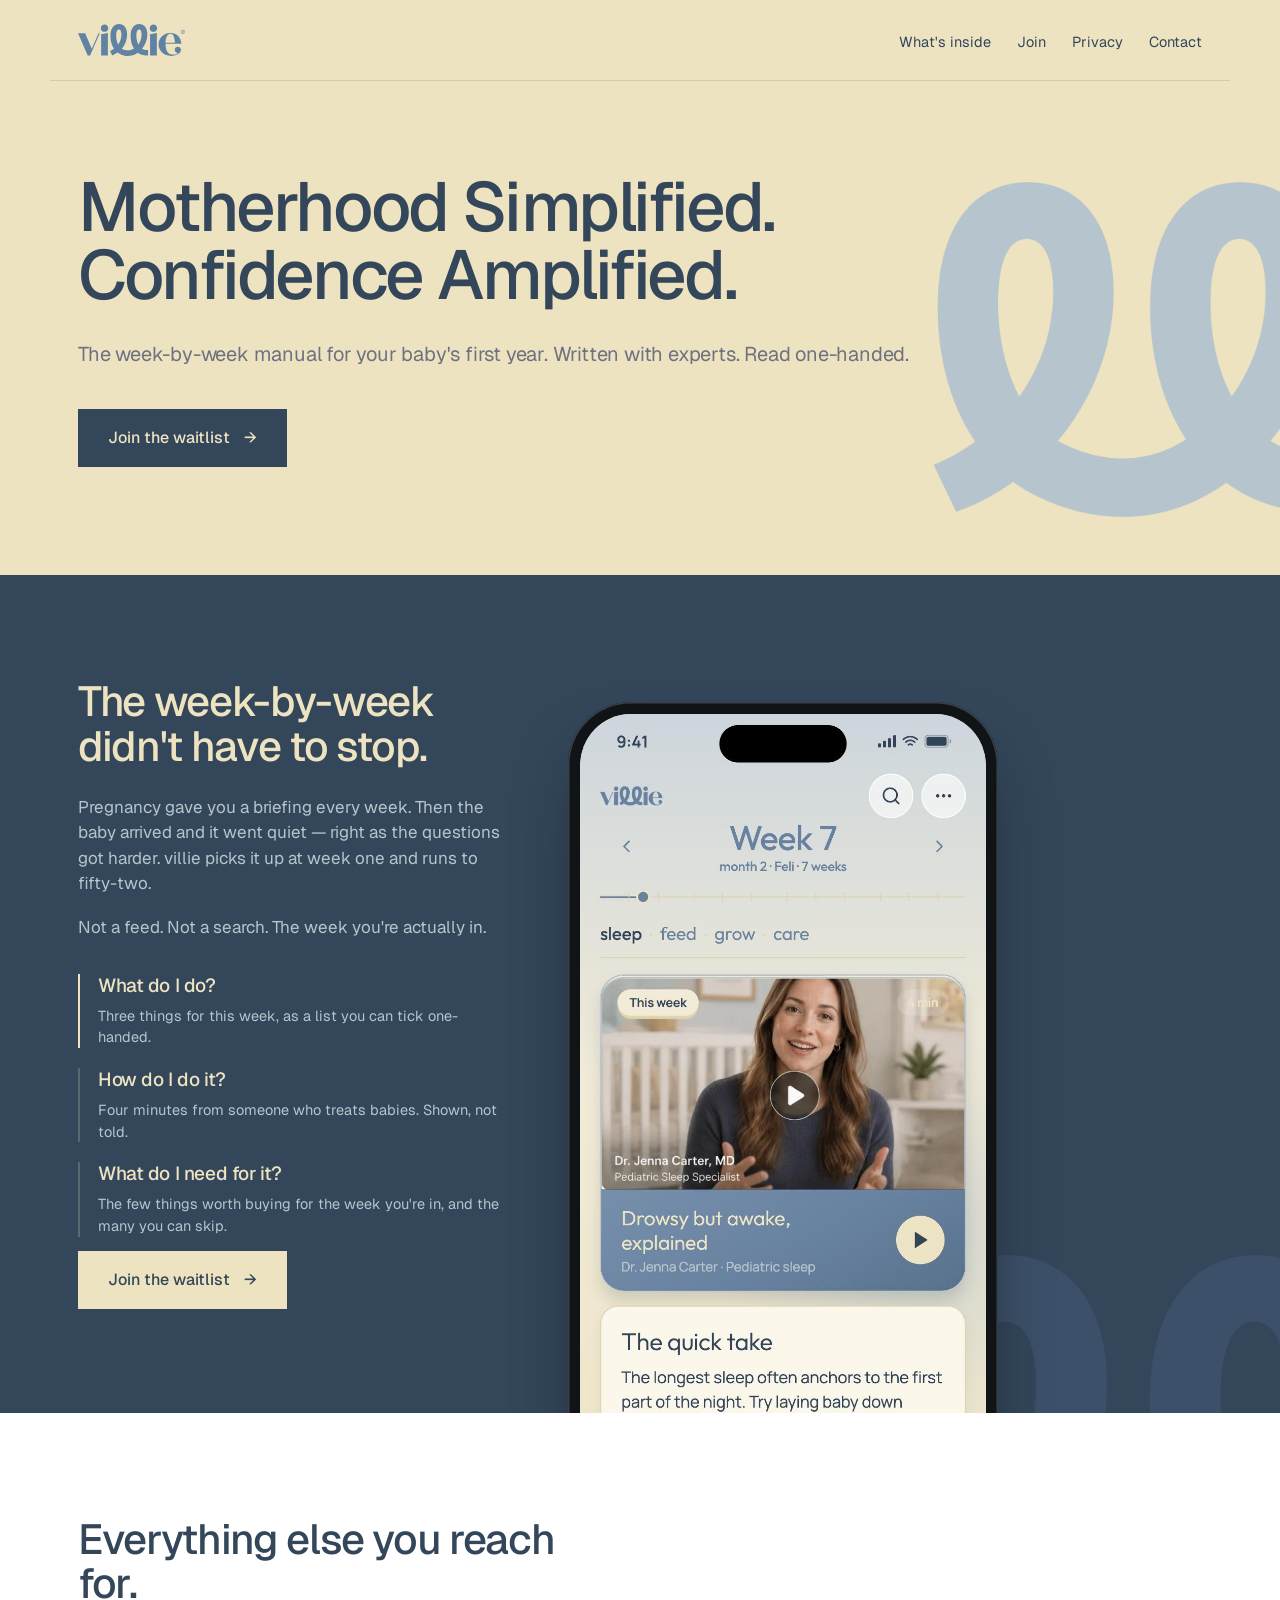
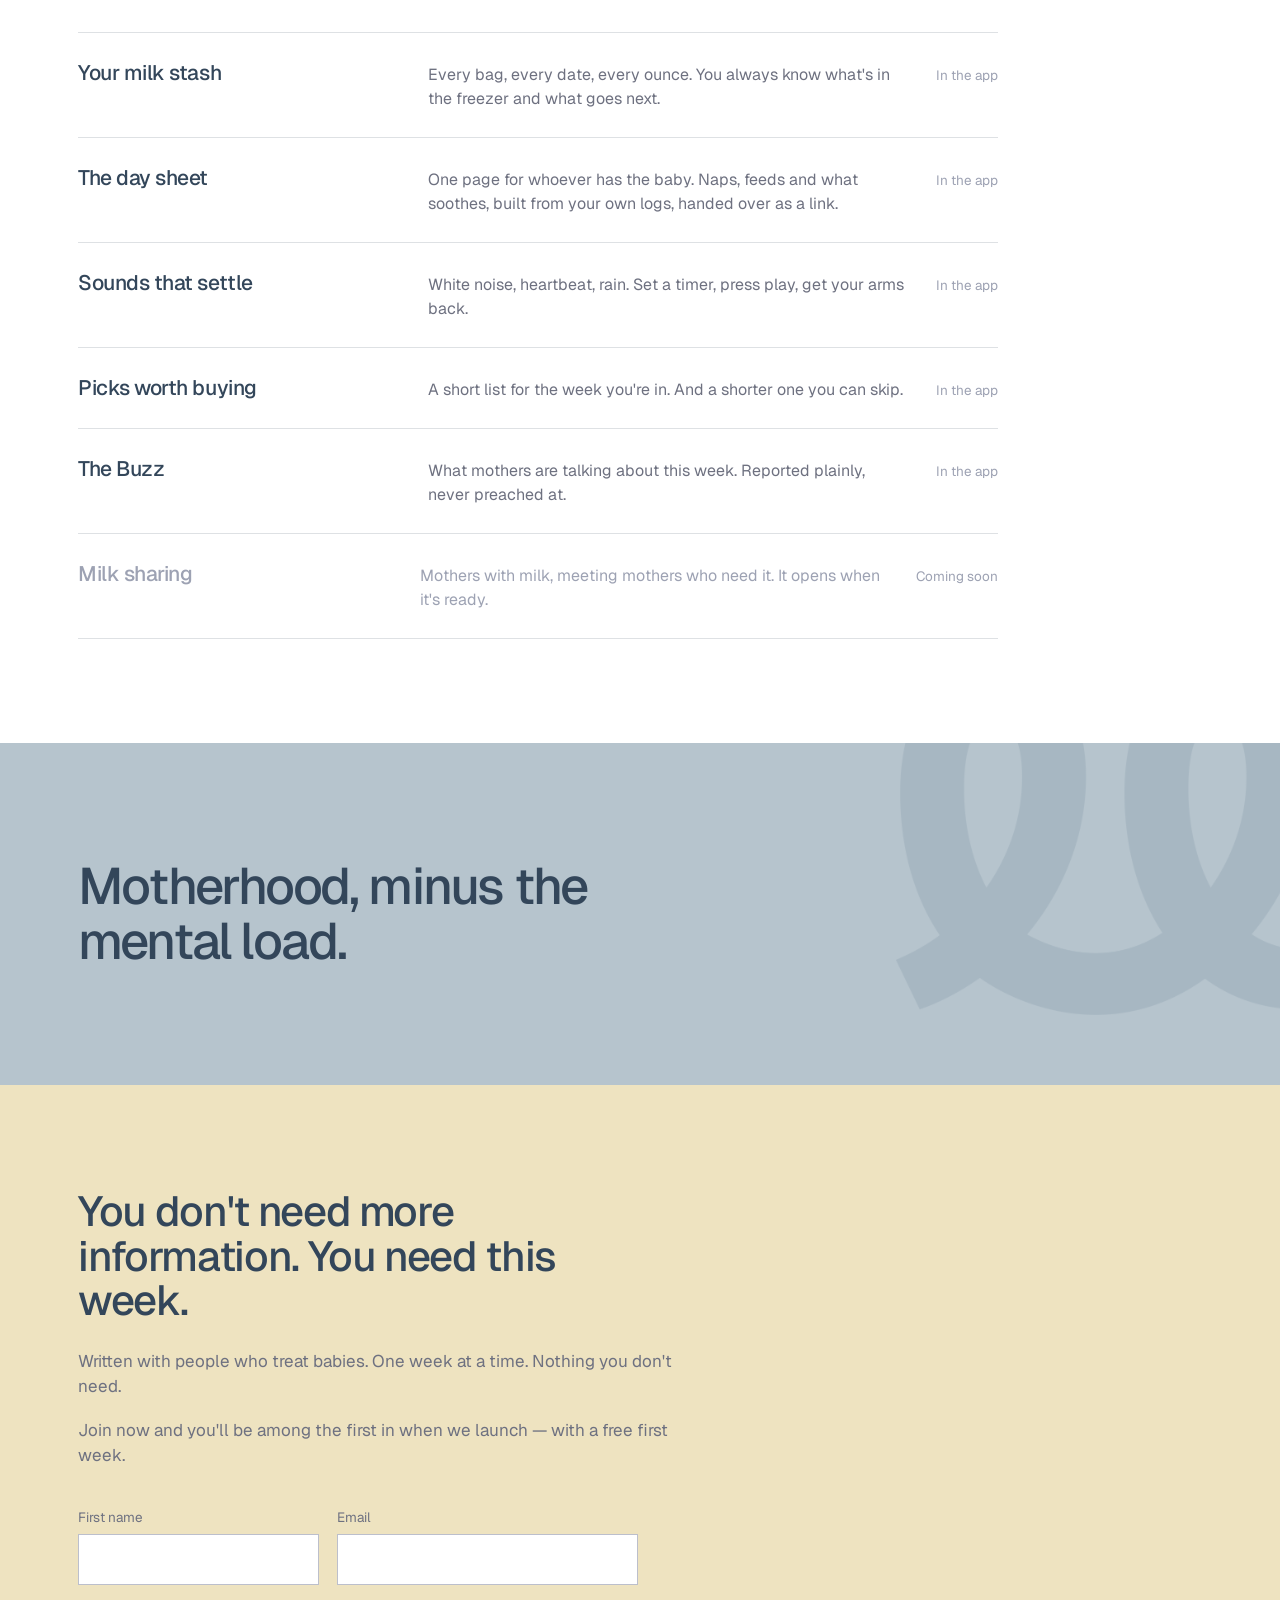
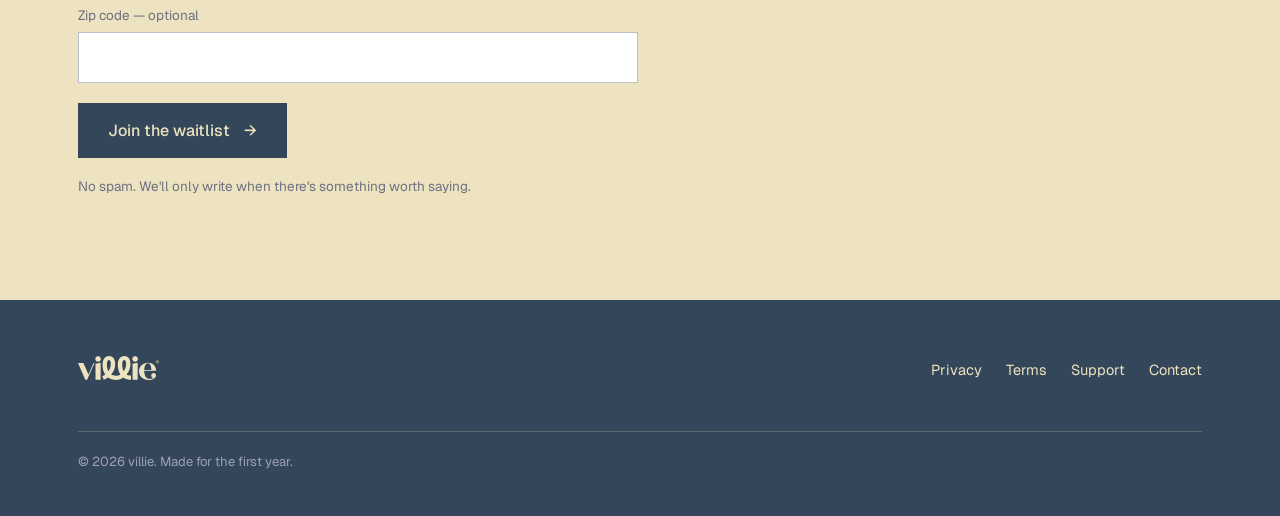
==== commit 9ac8477a: "manual section: the phone takes the stage, screens rotate, the questions a mother asks Founder, 2026" ====
--- a/index.html
+++ b/index.html
@@ -131,21 +131,37 @@
     .year .l { position:absolute; top:30px; font-size:12.5px; color:var(--heather); }
     .year .l.a { left:0; } .year .l.b { right:0; }
 
-    /* Three columns: the copy and the button, the phone straight on, and
-       what a week holds. The phone is the one picture. */
-    .wk-trio { display:grid; grid-template-columns:1fr 360px 1fr; gap:48px; align-items:center; }
-    /* The phone runs off the bottom of the section (the way Good Inside does it):
-       the week header and the video are what you see; the rest is implied. */
-    .phone { margin:0 0 -230px; align-self:end; }
-    .phone img { display:block; width:100%; height:auto; }
+    /* Two columns: the words, and the phone taking the stage. The device is
+       drawn in CSS so the screen can change — Manual, picks, the milk stash. */
+    .wk-trio { display:grid; grid-template-columns:1fr 430px; gap:64px; align-items:center; }
     .manual .btn { background:var(--champagne); color:var(--ink); margin-top:8px; }
-    .facts { display:grid; gap:26px; }
-    .fact { border-left:2px solid var(--rule-dk); padding-left:20px; }
+    .facts { display:grid; gap:20px; margin:34px 0 6px; max-width:440px; }
+    .fact { border-left:2px solid var(--rule-dk); padding-left:18px; }
     .fact:first-child { border-color:var(--champagne); }
-    .fact h3 { font-family:inherit; font-size:21px; letter-spacing:-.022em; font-weight:500; text-transform:none; margin:0 0 6px; color:var(--champagne); }
-    .fact p { margin:0; font-size:15px; color:var(--heather); }
-    @media (max-width:1024px) { .wk-trio { grid-template-columns:1fr 300px; gap:40px; } .facts { grid-column:1 / -1; grid-template-columns:1fr 1fr; gap:22px 40px; } }
-    @media (max-width:860px) { .wk-trio { grid-template-columns:1fr; gap:40px; } .phone { max-width:300px; margin:0 auto -200px; order:3; } .facts { grid-template-columns:1fr; } }
+    .fact h3 { font-family:inherit; font-size:19px; letter-spacing:-.022em; font-weight:500; text-transform:none; margin:0 0 6px; color:var(--champagne); }
+    .fact p { margin:0; font-size:14.5px; color:var(--heather); }
+    /* The phone runs off the bottom of the section (the way Good Inside does it). */
+    .phone { margin:0 0 -300px; align-self:end; }
+    .device { position:relative; width:100%; aspect-ratio:426 / 898; border-radius:14.5% / 6.9%; background:#111417;
+              padding:2.8%; box-shadow:0 0 0 1.5px #3a4046 inset, 0 40px 70px -24px rgba(0,0,0,.55); }
+    .device .screen { position:relative; width:100%; height:100%; border-radius:12.5% / 5.9%; overflow:hidden; background:#EEE3C0; }
+    .device .screen img { position:absolute; inset:0; width:100%; height:100%; object-fit:cover; opacity:0; transition:opacity .9s ease; }
+    .device .screen img.on { opacity:1; }
+    .m-only { display:none; }
+    @media (max-width:1024px) { .wk-trio { grid-template-columns:1fr 360px; gap:40px; } }
+    @media (max-width:860px) {
+      /* On a phone: the headline, then the app itself, then the words. */
+      .wk-trio { grid-template-columns:1fr; gap:26px; }
+      .wk-trio > div:first-child { display:contents; }
+      .wk-trio h2 { order:1; margin-bottom:0; }
+      .phone { order:2; max-width:300px; width:100%; margin:6px auto 0; max-height:400px; overflow:hidden; position:relative; }
+      .phone::after { content:""; position:absolute; left:0; right:0; bottom:0; height:120px; background:linear-gradient(180deg, rgba(51,70,90,0), var(--ink)); }
+      .wk-trio .body { order:3; margin:0; }
+      .d-only, .year { display:none; }
+      .facts { grid-template-columns:1fr; gap:18px; order:4; margin:0; }
+      .fact h3 { font-size:18px; } .fact p { font-size:14px; }
+      .m-only { display:inline-flex; order:5; justify-self:start; }
+    }
 
     /* Index rows, not cards. */
     .rows { border-top:1px solid var(--rule); margin-top:10px; max-width:920px; }
@@ -188,7 +204,8 @@
       :root { --gutter:22px; }
       .row { grid-template-columns:1fr; gap:8px; }
       .state { order:-1; }
-      section, .statement { padding:72px 0; }
+      section, .statement { padding:64px 0; }
+      .row { padding:20px 0; gap:6px; } .row h3 { font-size:18px; }
       .hero { padding:64px 0 76px; }
     }
     @media (max-width:560px) {
@@ -270,21 +287,20 @@
               <h2>The week-by-week didn't have to stop.</h2>
               <p class="body">Pregnancy gave you a briefing every week. Then the baby arrived and it went quiet — right as the questions got harder. villie picks it up at week one and runs to fifty-two.</p>
               <p class="body">Not a feed. Not a search. The week you're actually in.</p>
-              <div class="year" role="img" aria-label="The first year as a line, from week one to week fifty-two, with week seven marked.">
-                <span class="ticks"></span><span class="track"></span><span class="fill"></span><span class="knob"></span>
-                <span class="l a">week 1</span><span class="l b">week 52</span>
+              <div class="facts">
+                <div class="fact"><h3>What do I do?</h3><p>Three things for this week, as a list you can tick one-handed.</p></div>
+                <div class="fact"><h3>How do I do it?</h3><p>Four minutes from someone who treats babies. Shown, not told.</p></div>
+                <div class="fact"><h3>What do I need for it?</h3><p>The few things worth buying for the week you're in, and the many you can skip.</p></div>
               </div>
-              <a href="#join" class="btn">Join the waitlist <span aria-hidden="true">&rarr;</span></a>
-            </div>
-            <figure class="phone">
-              <img src="app-manual-week.png" alt="The villie Manual on an iPhone at week 7: the week navigator, the four pillars (sleep, feed, grow, care), this week's video and the quick take." width="800" height="1605" />
+              <a href="#join" class="btn d-only">Join the waitlist <span aria-hidden="true">&rarr;</span></a>
+            </div>
+            <figure class="phone" aria-label="The villie app on an iPhone: the Manual at week 7, this week's picks, and the milk stash.">
+              <div class="device"><div class="screen" id="rotating-screen">
+                <img src="screen-manual.jpg" alt="The Manual at week 7: the week navigator, the four pillars, this week's video and the quick take." class="on" width="800" height="1739" />
+                <img src="screen-picks.jpg" alt="This week's picks: four things worth buying for week 7, each marked villie's top pick." width="800" height="1739" loading="lazy" />
+              </div></div>
             </figure>
-            <div class="facts">
-              <div class="fact"><h3>What's changing</h3><p>The one thing this week is about, in a four-minute video from someone who treats babies.</p></div>
-              <div class="fact"><h3>What's normal</h3><p>The quick take: two sentences on what you'll see, so the 3 a.m. question has an answer.</p></div>
-              <div class="fact"><h3>What to watch for</h3><p>The few signs worth a call, and the many that aren't.</p></div>
-              <div class="fact"><h3>What you can ignore</h3><p>The rest of the internet, for one more week.</p></div>
-            </div>
+            <a href="#join" class="btn m-only">Join the waitlist <span aria-hidden="true">&rarr;</span></a>
           </div>
         </div>
       </div>
@@ -340,7 +356,8 @@
     <section id="join" class="join">
       <div class="wrap cols">
         <div>
-          <h2>It takes a village. So we built one.</h2>
+          <h2>You don't need more information. You need this week.</h2>
+          <p class="body">Written with people who treat babies. One week at a time. Nothing you don't need.</p>
           <p class="body" style="margin-bottom:38px;">Join now and you'll be among the first in when we launch — with a free first week.</p>
           <div class="fields">
             <form id="wl-form" novalidate>
@@ -460,5 +477,13 @@
       els.forEach(function (el) { io.observe(el); });
     })();
   </script>
+    <script>
+      (function(){
+        var wrap=document.getElementById('rotating-screen'); if(!wrap) return;
+        var shots=wrap.querySelectorAll('img'); if(shots.length<2) return;
+        if(window.matchMedia('(prefers-reduced-motion: reduce)').matches) return;
+        var i=0; setInterval(function(){ shots[i].classList.remove('on'); i=(i+1)%shots.length; shots[i].classList.add('on'); }, 4000);
+      })();
+    </script>
 </body>
 </html>
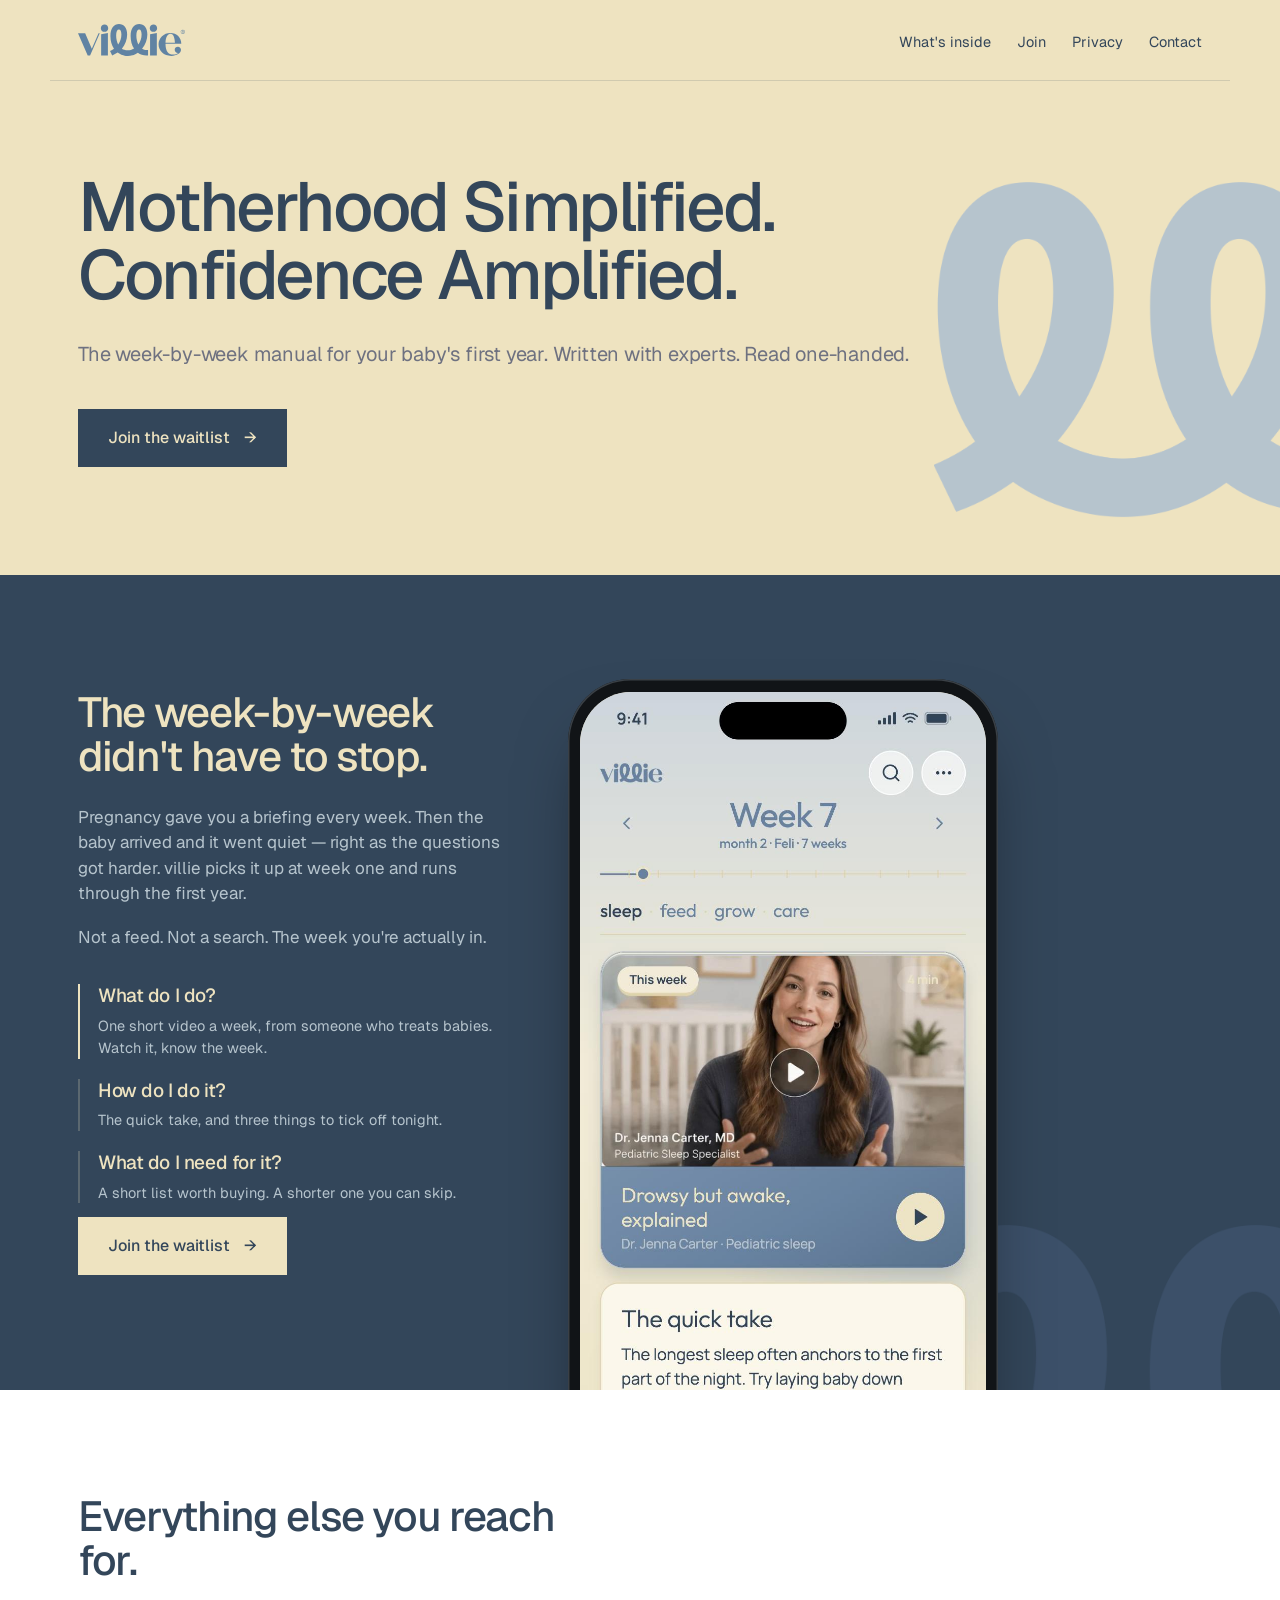
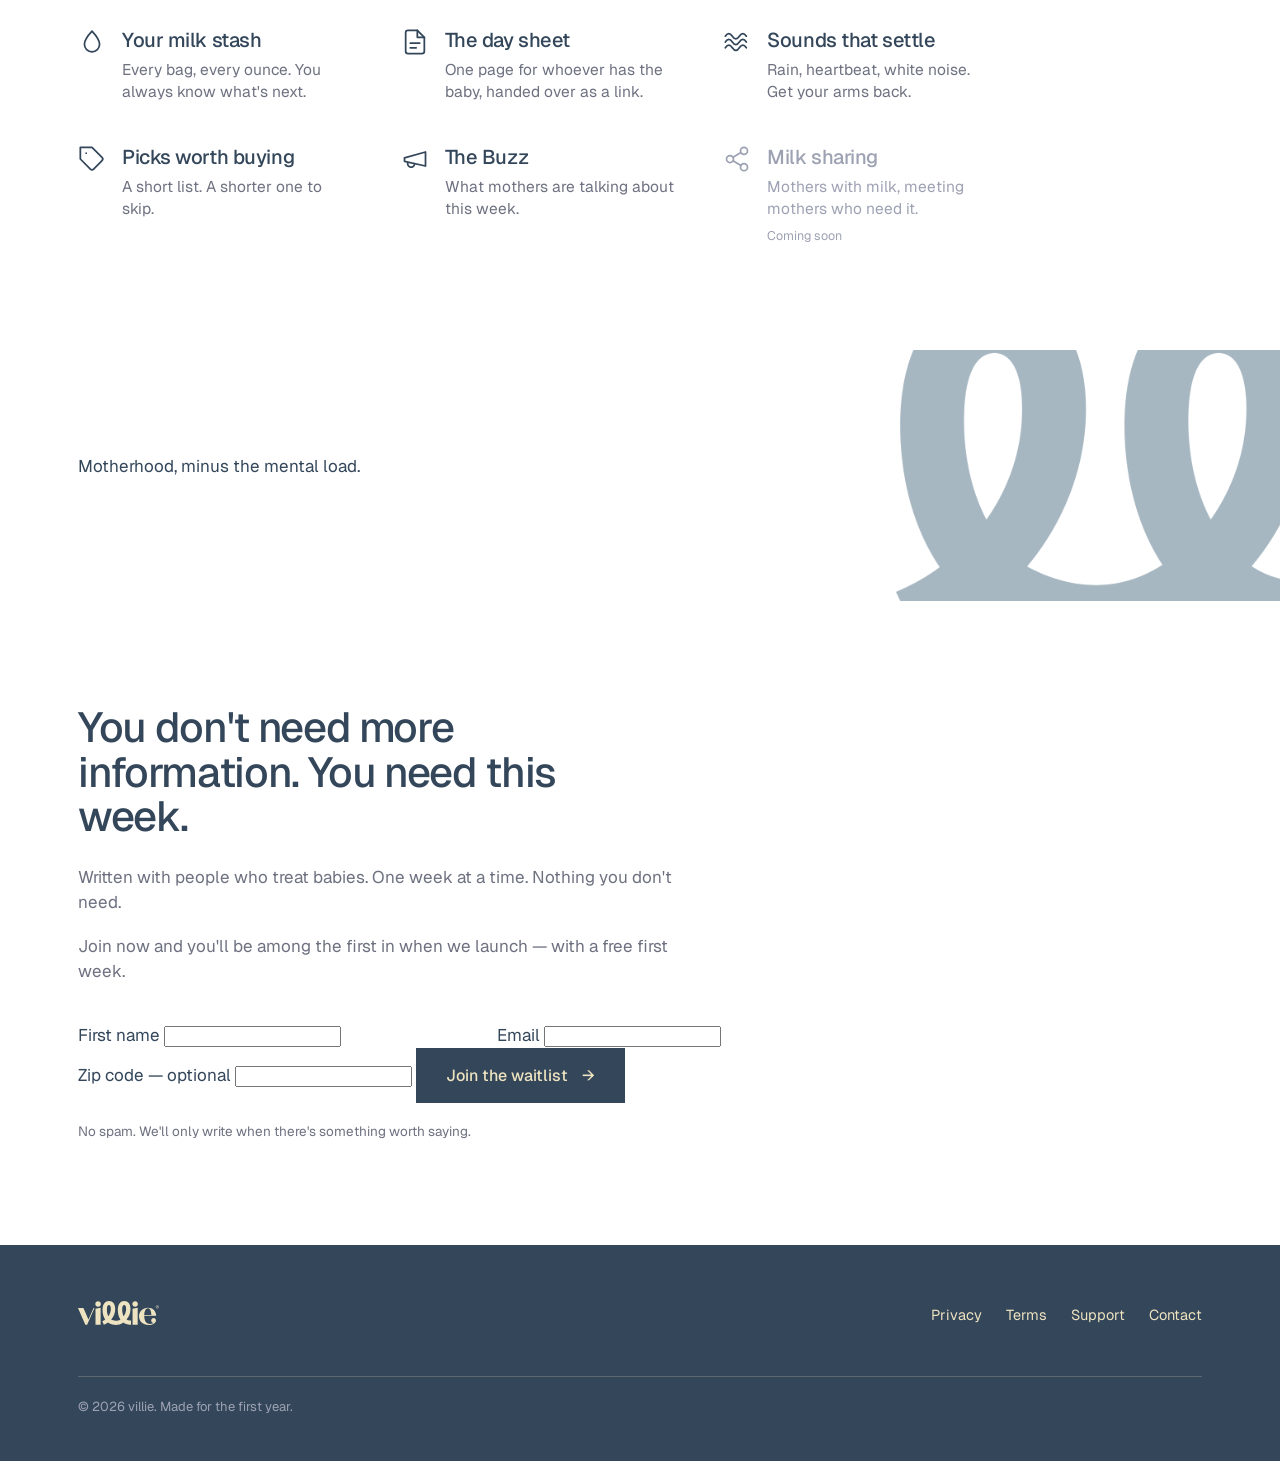
==== commit 0fc1470b: "manual section: the real Picks screen, sharper questions, the rest of the app at a glance Founder, 2" ====
--- a/index.html
+++ b/index.html
@@ -163,26 +163,14 @@
       .m-only { display:inline-flex; order:5; justify-self:start; }
     }
 
-    /* Index rows, not cards. */
-    .rows { border-top:1px solid var(--rule); margin-top:10px; max-width:920px; }
-    .row { display:grid; grid-template-columns:1fr 1.5fr auto; gap:32px; align-items:baseline;
-           padding:26px 0; border-bottom:1px solid var(--rule); }
-    .row h3 { font-size:21px; letter-spacing:-.022em; font-weight:500; margin:0; }
-    .row p { color:var(--graphite); margin:0; font-size:16px; }
-    .state { font-size:13.5px; color:var(--space); white-space:nowrap; }
-    .row.soon h3, .row.soon p { color:var(--space); }
-
-    .statement { background:var(--heather); padding:116px 0; }
-    .statement p { font-size:clamp(26px,4vw,52px); line-height:1.08; letter-spacing:-.035em;
-                   color:var(--ink); max-width:17ch; margin:0; font-weight:500; }
-
-    .join { background:var(--champagne); }
-    .fields { max-width:560px; }
-    .field { display:block; margin-bottom:20px; }
-    .field span { display:block; font-size:13.5px; color:var(--graphite); margin-bottom:7px; }
-    .field input { width:100%; padding:14px 15px; border-radius:0; border:1px solid var(--steel);
-                   background:var(--white); font-family:inherit; font-size:16px; color:var(--ink); }
-    .field input:focus { border-color:var(--ink); }
+    /* The rest of the app at a glance: a line icon, a name, one line. No cards. */
+    .glance { display:grid; grid-template-columns:repeat(3, 1fr); gap:40px 48px; margin-top:44px; max-width:980px; }
+    .g { display:grid; grid-template-columns:28px 1fr; gap:16px; align-items:start; }
+    .g svg { width:28px; height:28px; color:var(--ink); margin-top:1px; }
+    .g h3 { font-family:inherit; font-size:20px; letter-spacing:-.022em; font-weight:500; text-transform:none; margin:0 0 6px; }
+    .g p { color:var(--graphite); margin:0; font-size:15.5px; line-height:1.45; }
+    .g.soon svg, .g.soon h3 { color:var(--space); } .g.soon p { color:var(--space); }
+    .g .state { display:block; margin-top:6px; font-size:12.5px; color:var(--space); }
     .row2 { display:grid; grid-template-columns:1fr 1.25fr; gap:18px; }
     .ok { display:none; }
     .ok[aria-hidden="false"] { display:block; }
@@ -205,7 +193,8 @@
       .row { grid-template-columns:1fr; gap:8px; }
       .state { order:-1; }
       section, .statement { padding:64px 0; }
-      .row { padding:20px 0; gap:6px; } .row h3 { font-size:18px; }
+      .glance { grid-template-columns:1fr 1fr; gap:28px 22px; margin-top:32px; }
+      .g { grid-template-columns:24px 1fr; gap:12px; } .g svg { width:24px; height:24px; } .g h3 { font-size:17px; } .g p { font-size:14px; }
       .hero { padding:64px 0 76px; }
     }
     @media (max-width:560px) {
@@ -285,19 +274,20 @@
           <div class="wk-trio">
             <div>
               <h2>The week-by-week didn't have to stop.</h2>
-              <p class="body">Pregnancy gave you a briefing every week. Then the baby arrived and it went quiet — right as the questions got harder. villie picks it up at week one and runs to fifty-two.</p>
+              <p class="body">Pregnancy gave you a briefing every week. Then the baby arrived and it went quiet — right as the questions got harder. villie picks it up at week one and runs through the first year.</p>
               <p class="body">Not a feed. Not a search. The week you're actually in.</p>
               <div class="facts">
-                <div class="fact"><h3>What do I do?</h3><p>Three things for this week, as a list you can tick one-handed.</p></div>
-                <div class="fact"><h3>How do I do it?</h3><p>Four minutes from someone who treats babies. Shown, not told.</p></div>
-                <div class="fact"><h3>What do I need for it?</h3><p>The few things worth buying for the week you're in, and the many you can skip.</p></div>
+                <div class="fact"><h3>What do I do?</h3><p>One short video a week, from someone who treats babies. Watch it, know the week.</p></div>
+                <div class="fact"><h3>How do I do it?</h3><p>The quick take, and three things to tick off tonight.</p></div>
+                <div class="fact"><h3>What do I need for it?</h3><p>A short list worth buying. A shorter one you can skip.</p></div>
               </div>
               <a href="#join" class="btn d-only">Join the waitlist <span aria-hidden="true">&rarr;</span></a>
             </div>
-            <figure class="phone" aria-label="The villie app on an iPhone: the Manual at week 7, this week's picks, and the milk stash.">
+            <figure class="phone" aria-label="The villie app on an iPhone: the Manual at week 7, the milk stash, and this week's picks.">
               <div class="device"><div class="screen" id="rotating-screen">
                 <img src="screen-manual.jpg" alt="The Manual at week 7: the week navigator, the four pillars, this week's video and the quick take." class="on" width="800" height="1739" />
-                <img src="screen-picks.jpg" alt="This week's picks: four things worth buying for week 7, each marked villie's top pick." width="800" height="1739" loading="lazy" />
+                <img src="screen-milk.jpg" alt="The milk stash: a drop of milk showing 12 of 14 days saved, 18 bags and 86 ounces in the freezer, and the next bags to use." width="800" height="1739" loading="lazy" />
+                <img src="screen-picks.jpg" alt="Picks for 0 to 3 months: the sleep shelf, with the swaddle, the sound machine and the night light villie would actually buy." width="800" height="1739" loading="lazy" />
               </div></div>
             </figure>
             <a href="#join" class="btn m-only">Join the waitlist <span aria-hidden="true">&rarr;</span></a>
@@ -310,37 +300,13 @@
       <div class="wrap cols">
         <div class="reveal">
           <h2>Everything else you reach for.</h2>
-          <div class="rows">
-            <div class="row">
-              <h3>Your milk stash</h3>
-              <p>Every bag, every date, every ounce. You always know what's in the freezer and what goes next.</p>
-              <span class="state">In the app</span>
-            </div>
-            <div class="row">
-              <h3>The day sheet</h3>
-              <p>One page for whoever has the baby. Naps, feeds and what soothes, built from your own logs, handed over as a link.</p>
-              <span class="state">In the app</span>
-            </div>
-            <div class="row">
-              <h3>Sounds that settle</h3>
-              <p>White noise, heartbeat, rain. Set a timer, press play, get your arms back.</p>
-              <span class="state">In the app</span>
-            </div>
-            <div class="row">
-              <h3>Picks worth buying</h3>
-              <p>A short list for the week you're in. And a shorter one you can skip.</p>
-              <span class="state">In the app</span>
-            </div>
-            <div class="row">
-              <h3>The Buzz</h3>
-              <p>What mothers are talking about this week. Reported plainly, never preached at.</p>
-              <span class="state">In the app</span>
-            </div>
-            <div class="row soon">
-              <h3>Milk sharing</h3>
-              <p>Mothers with milk, meeting mothers who need it. It opens when it's ready.</p>
-              <span class="state">Coming soon</span>
-            </div>
+          <div class="glance">
+            <div class="g"><svg viewBox="0 0 24 24" fill="none" stroke="currentColor" stroke-width="1.5" stroke-linecap="round" stroke-linejoin="round" aria-hidden="true"><path d="M12 2.7s6.5 7 6.5 11.3a6.5 6.5 0 0 1-13 0C5.5 9.7 12 2.7 12 2.7z"/></svg><div><h3>Your milk stash</h3><p>Every bag, every ounce. You always know what's next.</p></div></div>
+            <div class="g"><svg viewBox="0 0 24 24" fill="none" stroke="currentColor" stroke-width="1.5" stroke-linecap="round" stroke-linejoin="round" aria-hidden="true"><path d="M14 2H6a2 2 0 0 0-2 2v16a2 2 0 0 0 2 2h12a2 2 0 0 0 2-2V8z"/><polyline points="14 2 14 8 20 8"/><line x1="8" y1="13" x2="16" y2="13"/><line x1="8" y1="17" x2="13" y2="17"/></svg><div><h3>The day sheet</h3><p>One page for whoever has the baby, handed over as a link.</p></div></div>
+            <div class="g"><svg viewBox="0 0 24 24" fill="none" stroke="currentColor" stroke-width="1.5" stroke-linecap="round" stroke-linejoin="round" aria-hidden="true"><path d="M2 12c2-3 4-3 6 0s4 3 6 0 4-3 6 0"/><path d="M2 17c2-3 4-3 6 0s4 3 6 0 4-3 6 0"/><path d="M2 7c2-3 4-3 6 0s4 3 6 0 4-3 6 0"/></svg><div><h3>Sounds that settle</h3><p>Rain, heartbeat, white noise. Get your arms back.</p></div></div>
+            <div class="g"><svg viewBox="0 0 24 24" fill="none" stroke="currentColor" stroke-width="1.5" stroke-linecap="round" stroke-linejoin="round" aria-hidden="true"><path d="M20.6 13.4 13.4 20.6a2 2 0 0 1-2.8 0L2 12V2h10l8.6 8.6a2 2 0 0 1 0 2.8z"/><line x1="7" y1="7" x2="7.01" y2="7"/></svg><div><h3>Picks worth buying</h3><p>A short list. A shorter one to skip.</p></div></div>
+            <div class="g"><svg viewBox="0 0 24 24" fill="none" stroke="currentColor" stroke-width="1.5" stroke-linecap="round" stroke-linejoin="round" aria-hidden="true"><path d="M3 11l18-5v12L3 14v-3z"/><path d="M11.6 16.8a3 3 0 1 1-5.8-1.6"/></svg><div><h3>The Buzz</h3><p>What mothers are talking about this week.</p></div></div>
+            <div class="g soon"><svg viewBox="0 0 24 24" fill="none" stroke="currentColor" stroke-width="1.5" stroke-linecap="round" stroke-linejoin="round" aria-hidden="true"><circle cx="18" cy="5" r="3"/><circle cx="6" cy="12" r="3"/><circle cx="18" cy="19" r="3"/><line x1="8.6" y1="13.5" x2="15.4" y2="17.5"/><line x1="15.4" y1="6.5" x2="8.6" y2="10.5"/></svg><div><h3>Milk sharing</h3><p>Mothers with milk, meeting mothers who need it.</p><span class="state">Coming soon</span></div></div>
           </div>
         </div>
       </div>
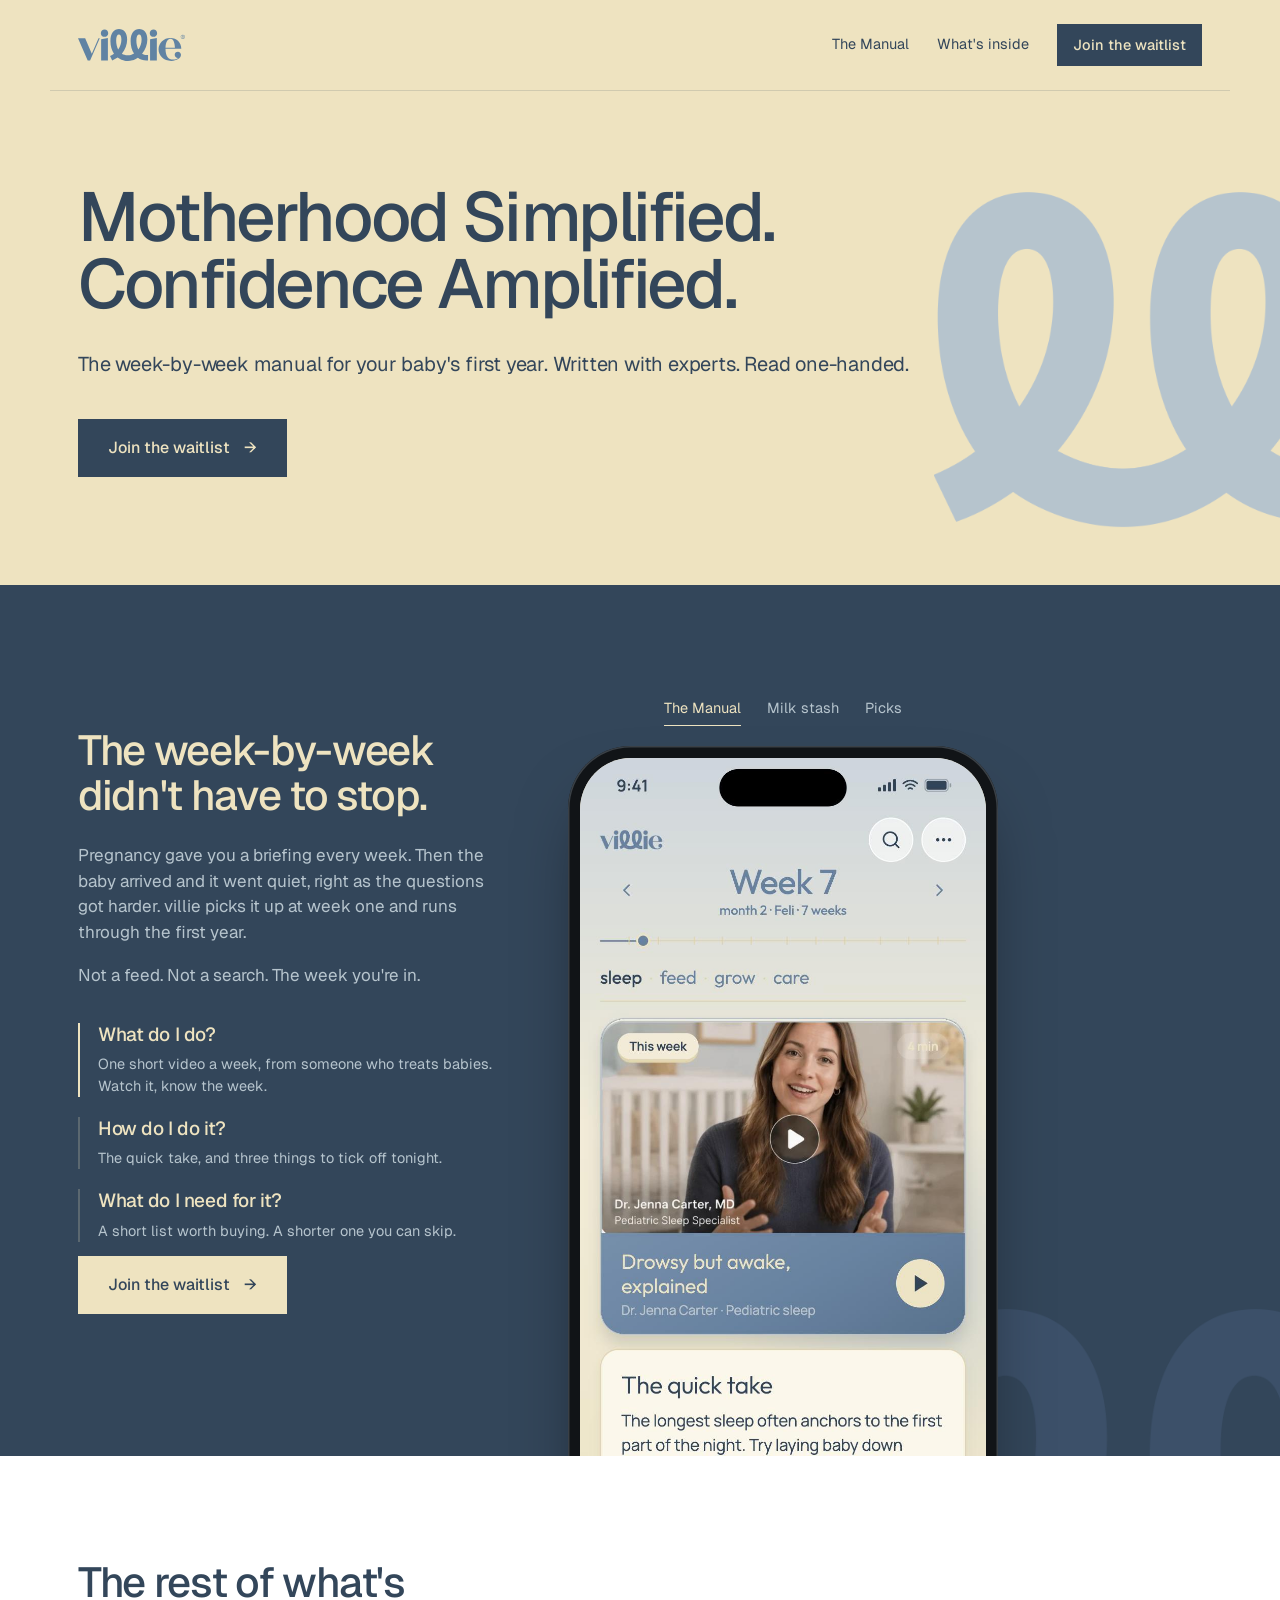
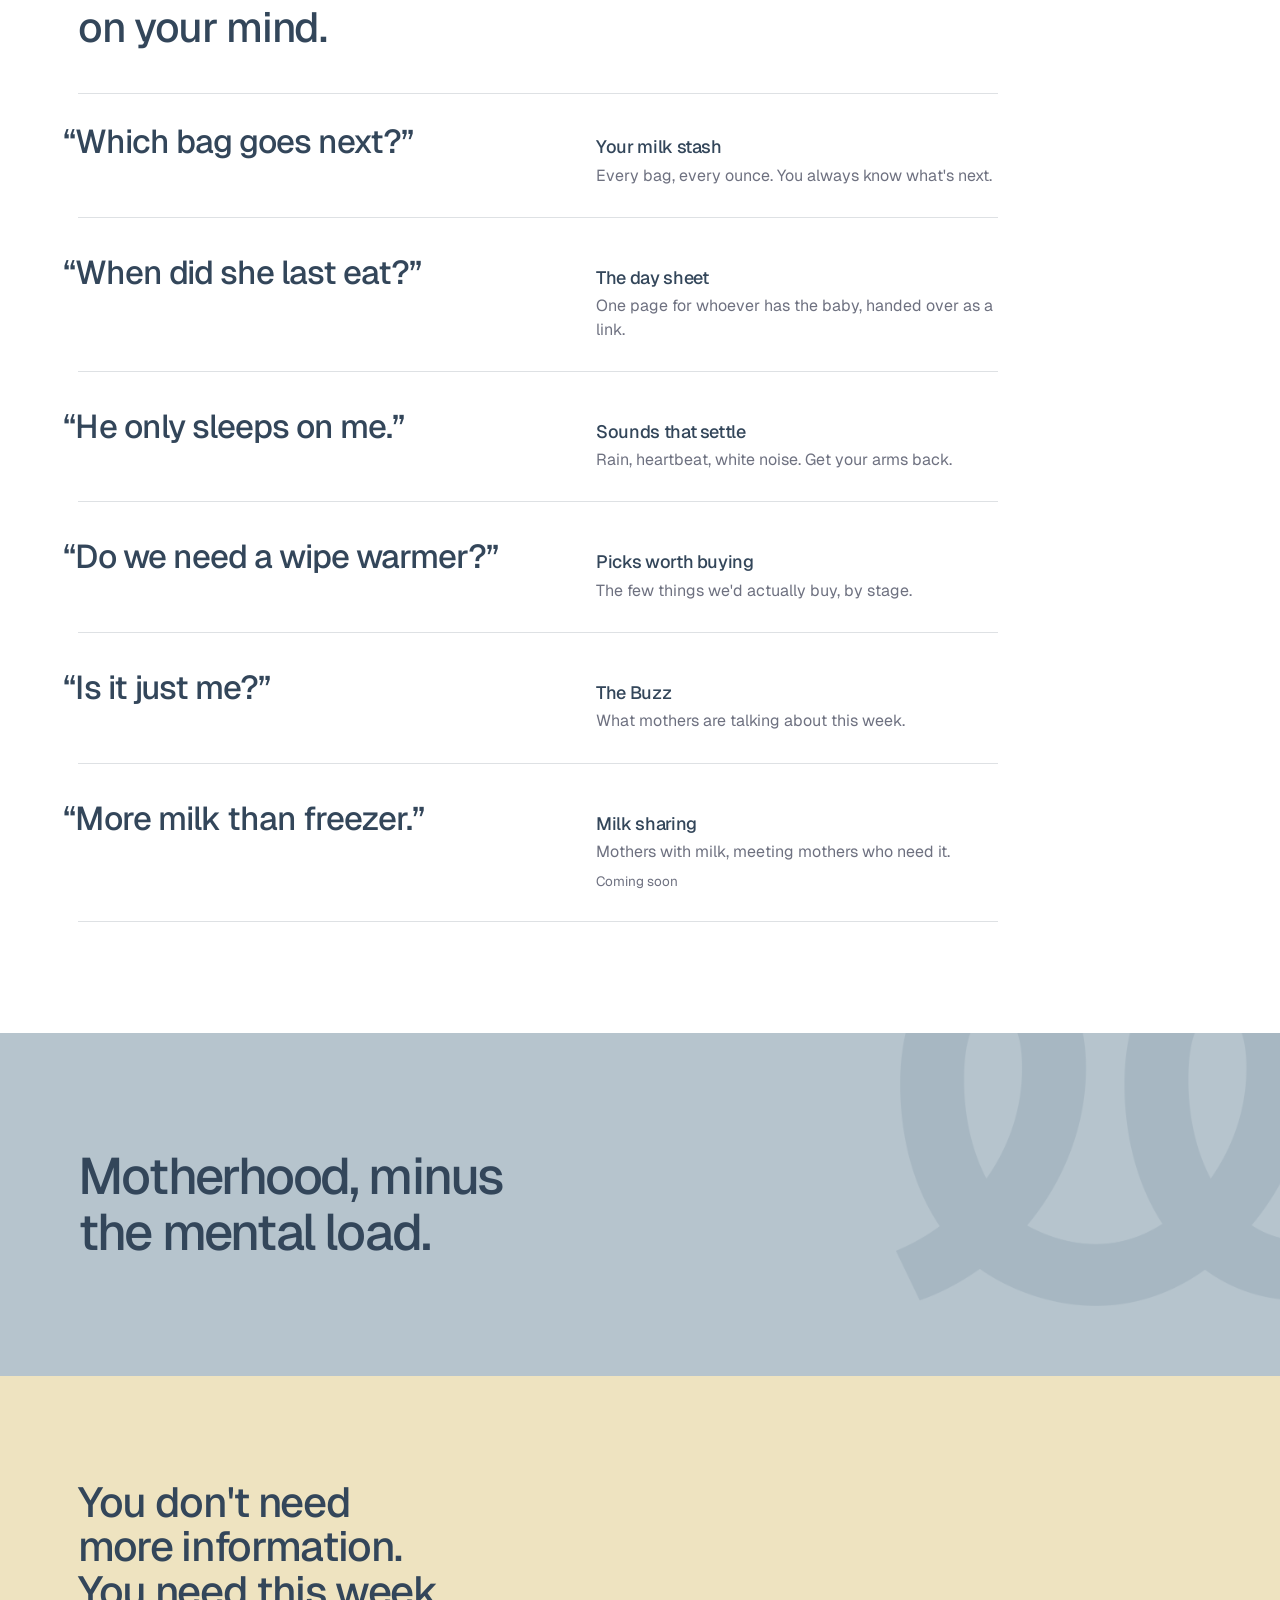
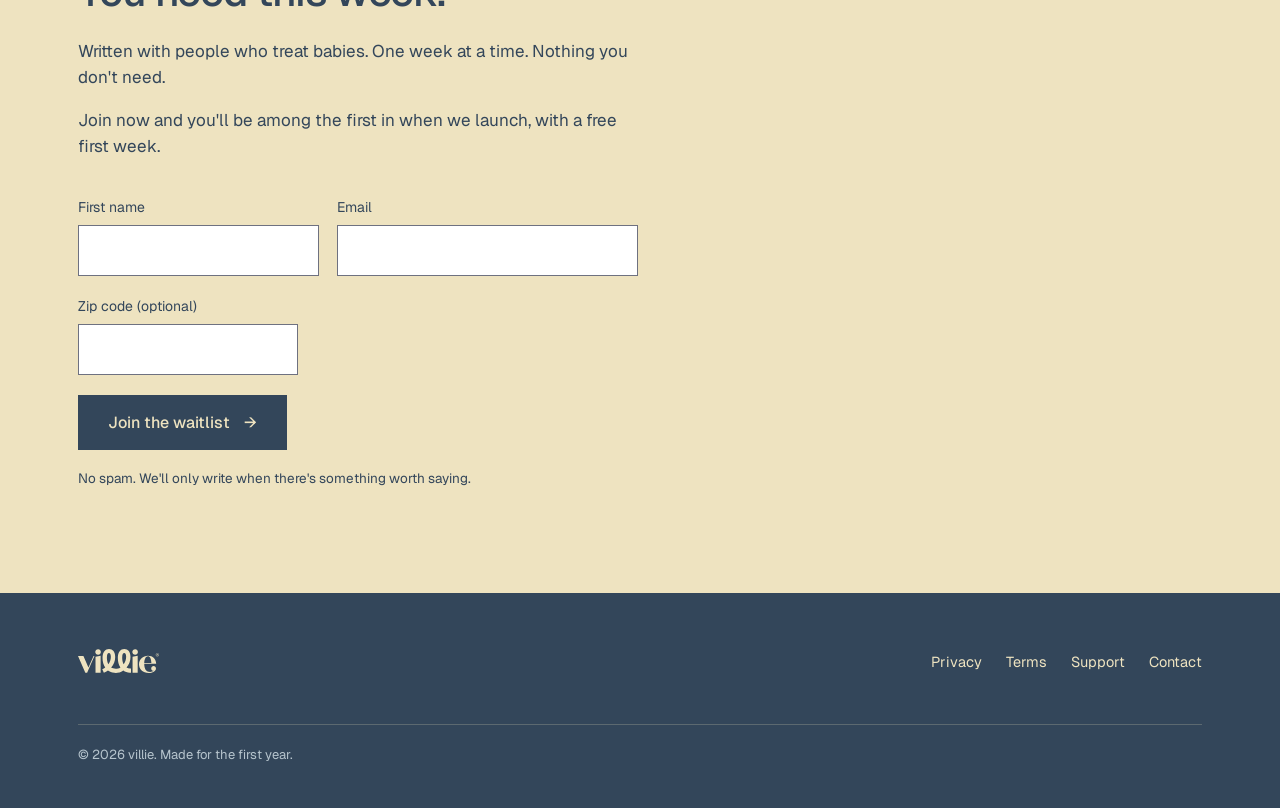
==== commit ab03812e: "landing: restore the form and statement styles, lead with her questions The last landing commit (0fc" ====
--- a/index.html
+++ b/index.html
@@ -17,7 +17,7 @@
   <meta property="og:image:type" content="image/jpeg" />
   <meta property="og:image:width" content="1200" />
   <meta property="og:image:height" content="630" />
-  <meta property="og:image:alt" content="villie — Motherhood Simplified. Confidence Amplified." />
+  <meta property="og:image:alt" content="villie: Motherhood Simplified. Confidence Amplified." />
 
   <meta name="twitter:card" content="summary_large_image" />
   <meta name="twitter:title" content="villie · Motherhood Simplified. Confidence Amplified." />
@@ -26,7 +26,7 @@
 
   <link rel="preconnect" href="https://fonts.googleapis.com" />
   <link rel="preconnect" href="https://fonts.gstatic.com" crossorigin />
-  <link href="https://fonts.googleapis.com/css2?family=Geist:wght@400;500;600&display=swap" rel="stylesheet" />
+  <link href="https://fonts.googleapis.com/css2?family=Geist:wght@400;500&display=swap" rel="stylesheet" />
   <link rel="stylesheet" href="styles.css" />
   <link rel="icon" type="image/png" sizes="32x32" href="favicon-32.png" />
   <link rel="icon" type="image/png" sizes="16x16" href="favicon-16.png" />
@@ -82,7 +82,7 @@
     header.lp { background:var(--champagne); }
     header.lp .inner {
       max-width:var(--maxw); margin:0 auto; padding:24px var(--gutter);
-      display:flex; align-items:flex-end; justify-content:space-between; gap:20px;
+      display:flex; align-items:center; justify-content:space-between; gap:20px;
       border-bottom:1px solid var(--rule);
     }
     .lp-mark { display:inline-flex; color:var(--glaucous); text-decoration:none; }
@@ -91,14 +91,20 @@
       -webkit-mask:url(villie-wordmark.svg) no-repeat center / contain;
               mask:url(villie-wordmark.svg) no-repeat center / contain;
     }
-    nav.lp { display:flex; gap:26px; font-size:14.5px; }
+    nav.lp { display:flex; align-items:center; gap:28px; font-size:14.5px; }
     nav.lp a { color:var(--ink); text-decoration:none; padding-bottom:2px; border-bottom:1px solid transparent; }
     nav.lp a:hover { border-bottom-color:var(--ink); }
+    /* The one action on the page, also in the masthead. Square, like every button here. */
+    nav.lp a.nav-cta { background:var(--ink); color:var(--champagne); padding:10px 16px; border:none; font-weight:500; }
+    nav.lp a.nav-cta:hover { background:#26354A; }
+    .skip { position:absolute; left:-9999px; top:0; background:var(--ink); color:var(--champagne); padding:12px 16px; z-index:10; }
+    .skip:focus { left:0; }
 
     .hero { background:var(--champagne); padding:92px 0 108px; }
-    h1 { font-size:clamp(38px,5.4vw,74px); line-height:.98; letter-spacing:-.035em; font-weight:500; margin:0 0 32px; }
+    h1 { font-size:clamp(38px,5.4vw,74px); line-height:.98; letter-spacing:-.035em; font-weight:500; margin:0 0 32px; text-wrap:balance; }
+    /* Ink, not graphite: graphite on champagne is 3.8:1, under the 4.5:1 floor. */
     .lede { font-size:clamp(17px,1.7vw,20px); line-height:1.45; letter-spacing:-.01em;
-            color:var(--graphite); max-width:50ch; margin:0 0 40px; }
+            color:var(--ink); max-width:50ch; margin:0 0 40px; text-wrap:pretty; }
 
     /* Square. Not a pill. */
     .btn {
@@ -107,30 +113,20 @@
       text-decoration:none; border:none; cursor:pointer; font-family:inherit;
     }
     .btn:hover { background:#26354A; }
+    .btn [aria-hidden] { display:inline-block; }
     a:focus-visible, button:focus-visible, input:focus-visible { outline:2px solid var(--ink); outline-offset:3px; }
+    /* An ink ring disappears on an ink field. */
+    .manual :focus-visible, footer.lp :focus-visible { outline-color:var(--champagne); }
 
     section { padding:104px 0; }
     h2 { font-size:clamp(27px,3.4vw,42px); line-height:1.06; letter-spacing:-.032em;
-         font-weight:500; margin:0 0 26px; max-width:18ch; }
+         font-weight:500; margin:0 0 26px; max-width:18ch; text-wrap:balance; }
     p { margin:0 0 18px; }
-    .body { color:var(--graphite); max-width:56ch; }
+    .body { color:var(--graphite); max-width:56ch; text-wrap:pretty; }
 
     .manual { background:var(--ink); color:var(--champagne); }
     .manual h2 { color:var(--champagne); }
     .manual .body { color:var(--heather); }
-    /* The first year as one line — the same line the app draws under the week:
-       a tick per month, filled to the week she's in. Says "one to fifty-two"
-       without a grid. */
-    .year { position:relative; max-width:400px; height:50px; margin-top:34px; margin-bottom:30px; }
-    .year .ticks { position:absolute; left:0; right:0; top:9px; height:9px;
-                   background:repeating-linear-gradient(90deg, var(--rule-dk) 0 1px, transparent 1px calc(100% / 12)); }
-    .year .track { position:absolute; left:0; right:0; top:13px; height:1px; background:var(--rule-dk); }
-    .year .fill { position:absolute; left:0; top:12.5px; height:1.5px; width:13.5%; background:var(--champagne); }
-    .year .knob { position:absolute; top:7px; left:calc(13.5% - 7px); width:14px; height:14px; border-radius:50%;
-                  background:var(--champagne); border:2px solid var(--ink); }
-    .year .l { position:absolute; top:30px; font-size:12.5px; color:var(--heather); }
-    .year .l.a { left:0; } .year .l.b { right:0; }
-
     /* Two columns: the words, and the phone taking the stage. The device is
        drawn in CSS so the screen can change — Manual, picks, the milk stash. */
     .wk-trio { display:grid; grid-template-columns:1fr 430px; gap:64px; align-items:center; }
@@ -148,34 +144,59 @@
     .device .screen img { position:absolute; inset:0; width:100%; height:100%; object-fit:cover; opacity:0; transition:opacity .9s ease; }
     .device .screen img.on { opacity:1; }
     .m-only { display:none; }
+    /* Which screen the phone is showing, and a way to choose it: text and a
+       hairline, the same vocabulary as the nav. Choosing one stops the rotation. */
+    .screens { display:flex; justify-content:center; gap:26px; margin:0 0 20px; }
+    .screens button { appearance:none; background:none; border:none; border-bottom:1px solid transparent; border-radius:0;
+                      padding:8px 0 6px; font:inherit; font-size:14.5px; color:var(--heather); cursor:pointer; }
+    .screens button:hover { color:var(--champagne); }
+    .screens button[aria-pressed="true"] { color:var(--champagne); border-bottom-color:var(--champagne); }
     @media (max-width:1024px) { .wk-trio { grid-template-columns:1fr 360px; gap:40px; } }
     @media (max-width:860px) {
       /* On a phone: the headline, then the app itself, then the words. */
       .wk-trio { grid-template-columns:1fr; gap:26px; }
       .wk-trio > div:first-child { display:contents; }
       .wk-trio h2 { order:1; margin-bottom:0; }
-      .phone { order:2; max-width:300px; width:100%; margin:6px auto 0; max-height:400px; overflow:hidden; position:relative; }
+      .phone { order:2; max-width:300px; width:100%; margin:6px auto 0; max-height:456px; overflow:hidden; position:relative; }
       .phone::after { content:""; position:absolute; left:0; right:0; bottom:0; height:120px; background:linear-gradient(180deg, rgba(51,70,90,0), var(--ink)); }
       .wk-trio .body { order:3; margin:0; }
-      .d-only, .year { display:none; }
+      .d-only { display:none; }
       .facts { grid-template-columns:1fr; gap:18px; order:4; margin:0; }
       .fact h3 { font-size:18px; } .fact p { font-size:14px; }
       .m-only { display:inline-flex; order:5; justify-self:start; }
     }
 
-    /* The rest of the app at a glance: a line icon, a name, one line. No cards. */
-    .glance { display:grid; grid-template-columns:repeat(3, 1fr); gap:40px 48px; margin-top:44px; max-width:980px; }
-    .g { display:grid; grid-template-columns:28px 1fr; gap:16px; align-items:start; }
-    .g svg { width:28px; height:28px; color:var(--ink); margin-top:1px; }
-    .g h3 { font-family:inherit; font-size:20px; letter-spacing:-.022em; font-weight:500; text-transform:none; margin:0 0 6px; }
-    .g p { color:var(--graphite); margin:0; font-size:15.5px; line-height:1.45; }
-    .g.soon svg, .g.soon h3 { color:var(--space); } .g.soon p { color:var(--space); }
-    .g .state { display:block; margin-top:6px; font-size:12.5px; color:var(--space); }
+    /* The rest of the app, told as the question it answers. Index rows on
+       hairlines, not cards and not an icon grid: her words large on the left,
+       the thing that settles it on the right. */
+    .asks { list-style:none; margin:44px 0 0; padding:0; border-top:1px solid var(--rule); }
+    .ask { display:grid; grid-template-columns:1.15fr 1fr; gap:56px; align-items:baseline;
+           padding:30px 0; border-bottom:1px solid var(--rule); }
+    .ask .q { font-size:clamp(23px,2.7vw,33px); line-height:1.1; letter-spacing:-.03em; font-weight:500;
+              color:var(--ink); margin:0; text-indent:-.44em; }
+    .ask h3 { font-family:inherit; font-size:18px; letter-spacing:-.02em; font-weight:500; text-transform:none; margin:0 0 5px; }
+    .ask p { color:var(--graphite); margin:0; font-size:16px; line-height:1.45; }
+    .ask .state { display:block; margin-top:8px; font-size:13.5px; color:var(--graphite); }
+
+    .statement { background:var(--heather); padding:116px 0; }
+    .statement p { font-size:clamp(28px,4vw,52px); line-height:1.08; letter-spacing:-.035em;
+                   color:var(--ink); max-width:17ch; margin:0; font-weight:500; text-wrap:balance; }
+
+    /* On champagne, body and labels are ink: graphite is 3.8:1 here. */
+    .join { background:var(--champagne); }
+    .join .body { color:var(--ink); }
+    .fields { max-width:560px; }
+    .field { display:block; margin-bottom:20px; }
+    .field span { display:block; font-size:14px; color:var(--ink); margin-bottom:7px; }
+    .field input { width:100%; padding:14px 15px; border-radius:0; border:1px solid var(--graphite);
+                   background:var(--white); font-family:inherit; font-size:16px; color:var(--ink); }
+    .field input:focus { border-color:var(--ink); }
+    .field.zip { max-width:220px; }
     .row2 { display:grid; grid-template-columns:1fr 1.25fr; gap:18px; }
     .ok { display:none; }
     .ok[aria-hidden="false"] { display:block; }
     .err { color:#8C2F1D; font-size:15px; margin-top:14px; }
-    .terms { font-size:13.5px; color:var(--graphite); margin:18px 0 0; max-width:46ch; }
+    .terms { font-size:13.5px; color:var(--ink); margin:18px 0 0; max-width:46ch; }
 
     footer.lp { background:var(--ink); color:var(--heather); padding:56px 0 44px; }
     footer.lp .inner { max-width:var(--maxw); margin:0 auto; padding:0 var(--gutter);
@@ -185,22 +206,24 @@
     footer.lp a { color:var(--champagne); text-decoration:none; border-bottom:1px solid transparent; }
     footer.lp a:hover { border-bottom-color:var(--champagne); }
     .f-links { display:flex; gap:24px; font-size:14.5px; flex-wrap:wrap; }
-    .f-fine { font-size:13px; color:var(--space); margin:26px 0 0; width:100%;
+    .f-fine { font-size:13px; color:var(--heather); margin:26px 0 0; width:100%;
               border-top:1px solid var(--rule-dk); padding-top:20px; }
 
     @media (max-width:900px) {
       :root { --gutter:22px; }
-      .row { grid-template-columns:1fr; gap:8px; }
-      .state { order:-1; }
       section, .statement { padding:64px 0; }
-      .glance { grid-template-columns:1fr 1fr; gap:28px 22px; margin-top:32px; }
-      .g { grid-template-columns:24px 1fr; gap:12px; } .g svg { width:24px; height:24px; } .g h3 { font-size:17px; } .g p { font-size:14px; }
+      .asks { margin-top:30px; }
+      .ask { gap:32px; padding:24px 0; }
       .hero { padding:64px 0 76px; }
     }
     @media (max-width:560px) {
-      header.lp .inner { flex-direction:column; align-items:flex-start; gap:14px; }
-      nav.lp { gap:18px; font-size:14px; flex-wrap:wrap; }
-      .row2 { grid-template-columns:1fr; }
+      /* One row: the wordmark and the one action. The page is a single scroll. */
+      header.lp .inner { padding-top:16px; padding-bottom:16px; }
+      .lp-mark i { height:27px; }
+      nav.lp a:not(.nav-cta) { display:none; }
+      .ask { grid-template-columns:1fr; gap:10px; }
+      .row2 { grid-template-columns:1fr; gap:0; }
+      .field.zip { max-width:none; }
       .btn { width:100%; justify-content:space-between; }
     }
 
@@ -233,9 +256,18 @@
                        width:clamp(280px,36vw,540px); aspect-ratio:1 / .83;
                        background:#A7B7C2; }
 
-    @media (max-width:700px) { .loop { display:none; } }
+    @media (max-width:700px) {
+      .manual .loop { display:none; }
+      .hero { padding-bottom:196px; }
+      .hero .loop { top:auto; bottom:-64px; right:-34px; transform:none; width:270px; }
+      .statement { padding-bottom:168px; }
+      .statement .loop { top:auto; bottom:-70px; right:-30px; width:250px; }
+    }
 
     @media (prefers-reduced-motion: no-preference) {
+      html { scroll-behavior:smooth; }
+      .btn [aria-hidden] { transition:transform .2s ease; }
+      .btn:hover [aria-hidden] { transform:translateX(4px); }
       /* Opt-in: if the script never runs, content renders plainly rather than
          staying invisible forever. */
       .js .reveal { opacity:0; transform:translateY(10px); transition:opacity .5s ease, transform .5s ease; }
@@ -245,19 +277,19 @@
 </head>
 <body>
 
+  <a class="skip" href="#main">Skip to content</a>
   <header class="lp">
     <div class="inner">
       <a href="/" class="lp-mark" aria-label="villie home"><i role="img" aria-label="villie"></i></a>
-      <nav class="lp">
+      <nav class="lp" aria-label="Primary">
+        <a href="#manual">The Manual</a>
         <a href="#inside">What's inside</a>
-        <a href="#join">Join</a>
-        <a href="privacy.html">Privacy</a>
-        <a href="contact.html">Contact</a>
+        <a href="#join" class="nav-cta">Join the waitlist</a>
       </nav>
     </div>
   </header>
 
-  <main>
+  <main id="main">
     <section class="hero">
       <span class="loop" aria-hidden="true"></span>
       <div class="wrap cols">
@@ -267,15 +299,15 @@
       </div>
     </section>
 
-    <section class="manual">
+    <section id="manual" class="manual">
       <span class="loop" aria-hidden="true"></span>
       <div class="wrap cols">
         <div class="reveal">
           <div class="wk-trio">
             <div>
               <h2>The week-by-week didn't have to stop.</h2>
-              <p class="body">Pregnancy gave you a briefing every week. Then the baby arrived and it went quiet — right as the questions got harder. villie picks it up at week one and runs through the first year.</p>
-              <p class="body">Not a feed. Not a search. The week you're actually in.</p>
+              <p class="body">Pregnancy gave you a briefing every week. Then the baby arrived and it went quiet, right as the questions got harder. villie picks it up at week one and runs through the first year.</p>
+              <p class="body">Not a feed. Not a search. The week you're in.</p>
               <div class="facts">
                 <div class="fact"><h3>What do I do?</h3><p>One short video a week, from someone who treats babies. Watch it, know the week.</p></div>
                 <div class="fact"><h3>How do I do it?</h3><p>The quick take, and three things to tick off tonight.</p></div>
@@ -284,6 +316,11 @@
               <a href="#join" class="btn d-only">Join the waitlist <span aria-hidden="true">&rarr;</span></a>
             </div>
             <figure class="phone" aria-label="The villie app on an iPhone: the Manual at week 7, the milk stash, and this week's picks.">
+              <div class="screens" id="screen-picker" role="group" aria-label="Choose a screen">
+                <button type="button" aria-pressed="true">The Manual</button>
+                <button type="button" aria-pressed="false">Milk stash</button>
+                <button type="button" aria-pressed="false">Picks</button>
+              </div>
               <div class="device"><div class="screen" id="rotating-screen">
                 <img src="screen-manual.jpg" alt="The Manual at week 7: the week navigator, the four pillars, this week's video and the quick take." class="on" width="800" height="1739" />
                 <img src="screen-milk.jpg" alt="The milk stash: a drop of milk showing 12 of 14 days saved, 18 bags and 86 ounces in the freezer, and the next bags to use." width="800" height="1739" loading="lazy" />
@@ -299,15 +336,33 @@
     <section id="inside">
       <div class="wrap cols">
         <div class="reveal">
-          <h2>Everything else you reach for.</h2>
-          <div class="glance">
-            <div class="g"><svg viewBox="0 0 24 24" fill="none" stroke="currentColor" stroke-width="1.5" stroke-linecap="round" stroke-linejoin="round" aria-hidden="true"><path d="M12 2.7s6.5 7 6.5 11.3a6.5 6.5 0 0 1-13 0C5.5 9.7 12 2.7 12 2.7z"/></svg><div><h3>Your milk stash</h3><p>Every bag, every ounce. You always know what's next.</p></div></div>
-            <div class="g"><svg viewBox="0 0 24 24" fill="none" stroke="currentColor" stroke-width="1.5" stroke-linecap="round" stroke-linejoin="round" aria-hidden="true"><path d="M14 2H6a2 2 0 0 0-2 2v16a2 2 0 0 0 2 2h12a2 2 0 0 0 2-2V8z"/><polyline points="14 2 14 8 20 8"/><line x1="8" y1="13" x2="16" y2="13"/><line x1="8" y1="17" x2="13" y2="17"/></svg><div><h3>The day sheet</h3><p>One page for whoever has the baby, handed over as a link.</p></div></div>
-            <div class="g"><svg viewBox="0 0 24 24" fill="none" stroke="currentColor" stroke-width="1.5" stroke-linecap="round" stroke-linejoin="round" aria-hidden="true"><path d="M2 12c2-3 4-3 6 0s4 3 6 0 4-3 6 0"/><path d="M2 17c2-3 4-3 6 0s4 3 6 0 4-3 6 0"/><path d="M2 7c2-3 4-3 6 0s4 3 6 0 4-3 6 0"/></svg><div><h3>Sounds that settle</h3><p>Rain, heartbeat, white noise. Get your arms back.</p></div></div>
-            <div class="g"><svg viewBox="0 0 24 24" fill="none" stroke="currentColor" stroke-width="1.5" stroke-linecap="round" stroke-linejoin="round" aria-hidden="true"><path d="M20.6 13.4 13.4 20.6a2 2 0 0 1-2.8 0L2 12V2h10l8.6 8.6a2 2 0 0 1 0 2.8z"/><line x1="7" y1="7" x2="7.01" y2="7"/></svg><div><h3>Picks worth buying</h3><p>A short list. A shorter one to skip.</p></div></div>
-            <div class="g"><svg viewBox="0 0 24 24" fill="none" stroke="currentColor" stroke-width="1.5" stroke-linecap="round" stroke-linejoin="round" aria-hidden="true"><path d="M3 11l18-5v12L3 14v-3z"/><path d="M11.6 16.8a3 3 0 1 1-5.8-1.6"/></svg><div><h3>The Buzz</h3><p>What mothers are talking about this week.</p></div></div>
-            <div class="g soon"><svg viewBox="0 0 24 24" fill="none" stroke="currentColor" stroke-width="1.5" stroke-linecap="round" stroke-linejoin="round" aria-hidden="true"><circle cx="18" cy="5" r="3"/><circle cx="6" cy="12" r="3"/><circle cx="18" cy="19" r="3"/><line x1="8.6" y1="13.5" x2="15.4" y2="17.5"/><line x1="15.4" y1="6.5" x2="8.6" y2="10.5"/></svg><div><h3>Milk sharing</h3><p>Mothers with milk, meeting mothers who need it.</p><span class="state">Coming soon</span></div></div>
-          </div>
+          <h2>The rest of what's on your mind.</h2>
+          <ul class="asks">
+            <li class="ask">
+              <p class="q">&ldquo;Which bag goes next?&rdquo;</p>
+              <div><h3>Your milk stash</h3><p>Every bag, every ounce. You always know what's next.</p></div>
+            </li>
+            <li class="ask">
+              <p class="q">&ldquo;When did she last eat?&rdquo;</p>
+              <div><h3>The day sheet</h3><p>One page for whoever has the baby, handed over as a link.</p></div>
+            </li>
+            <li class="ask">
+              <p class="q">&ldquo;He only sleeps on me.&rdquo;</p>
+              <div><h3>Sounds that settle</h3><p>Rain, heartbeat, white noise. Get your arms back.</p></div>
+            </li>
+            <li class="ask">
+              <p class="q">&ldquo;Do we need a wipe warmer?&rdquo;</p>
+              <div><h3>Picks worth buying</h3><p>The few things we'd actually buy, by stage.</p></div>
+            </li>
+            <li class="ask">
+              <p class="q">&ldquo;Is it just me?&rdquo;</p>
+              <div><h3>The Buzz</h3><p>What mothers are talking about this week.</p></div>
+            </li>
+            <li class="ask">
+              <p class="q">&ldquo;More milk than freezer.&rdquo;</p>
+              <div><h3>Milk sharing</h3><p>Mothers with milk, meeting mothers who need it.</p><span class="state">Coming soon</span></div>
+            </li>
+          </ul>
         </div>
       </div>
     </section>
@@ -315,7 +370,7 @@
     <section class="statement">
       <span class="loop" aria-hidden="true"></span>
       <div class="wrap">
-        <p>Motherhood, minus the mental load.</p>
+        <p class="reveal">Motherhood, minus the mental load.</p>
       </div>
     </section>
 
@@ -324,18 +379,18 @@
         <div>
           <h2>You don't need more information. You need this week.</h2>
           <p class="body">Written with people who treat babies. One week at a time. Nothing you don't need.</p>
-          <p class="body" style="margin-bottom:38px;">Join now and you'll be among the first in when we launch — with a free first week.</p>
+          <p class="body" style="margin-bottom:38px;">Join now and you'll be among the first in when we launch, with a free first week.</p>
           <div class="fields">
             <form id="wl-form" novalidate>
               <input type="text" name="_gotcha" tabindex="-1" autocomplete="off" aria-hidden="true" style="position:absolute;left:-9999px;opacity:0;">
               <div class="row2">
                 <label class="field"><span>First name</span>
-                  <input type="text" name="first_name" required autocomplete="given-name" maxlength="40"></label>
+                  <input type="text" name="first_name" required autocomplete="given-name" autocapitalize="words" maxlength="40"></label>
                 <label class="field"><span>Email</span>
-                  <input type="email" name="email" required autocomplete="email" maxlength="120"></label>
+                  <input type="email" name="email" required autocomplete="email" inputmode="email" autocapitalize="off" spellcheck="false" maxlength="120"></label>
               </div>
-              <label class="field"><span>Zip code — optional</span>
-                <input type="text" name="zip" autocomplete="postal-code" maxlength="10"></label>
+              <label class="field zip"><span>Zip code (optional)</span>
+                <input type="text" name="zip" autocomplete="postal-code" inputmode="numeric" maxlength="10"></label>
               <button type="submit" class="btn" id="wl-submit">
                 <span data-label>Join the waitlist</span>
                 <span data-loading hidden>Joining…</span>
@@ -344,7 +399,7 @@
               <p class="terms">No spam. We'll only write when there's something worth saying.</p>
             </form>
             <div class="ok" id="wl-ok" aria-hidden="true" role="status">
-              <h2 style="margin-bottom:12px;">You're on the list.</h2>
+              <h2 id="wl-ok-title" style="margin-bottom:12px;">You're on the list.</h2>
               <p class="body">We'll be in touch the moment villie launches.</p>
             </div>
           </div>
@@ -413,6 +468,7 @@
             if (!form.querySelector('.err')) {
               var p = document.createElement('p');
               p.className = 'err';
+              p.setAttribute('role', 'alert');
               p.textContent = "Couldn't save your spot. Check your connection and try again, or email help@villieapp.com.";
               form.appendChild(p);
             }
@@ -420,6 +476,8 @@
       });
 
       function reveal() {
+        var name = (form.elements['first_name'].value || '').trim().split(/\s+/)[0];
+        if (name) document.getElementById('wl-ok-title').textContent = "You're on the list, " + name + ".";
         form.hidden = true;
         ok.setAttribute('aria-hidden', 'false');
         ok.setAttribute('tabindex', '-1');
@@ -443,13 +501,34 @@
       els.forEach(function (el) { io.observe(el); });
     })();
   </script>
-    <script>
-      (function(){
-        var wrap=document.getElementById('rotating-screen'); if(!wrap) return;
-        var shots=wrap.querySelectorAll('img'); if(shots.length<2) return;
-        if(window.matchMedia('(prefers-reduced-motion: reduce)').matches) return;
-        var i=0; setInterval(function(){ shots[i].classList.remove('on'); i=(i+1)%shots.length; shots[i].classList.add('on'); }, 4000);
-      })();
-    </script>
+  <script>
+    /* The phone: three screens. They rotate on their own until she picks one,
+       and hold still while she is pointing at or tabbing through the picker. */
+    (function () {
+      var wrap = document.getElementById('rotating-screen');
+      var picker = document.getElementById('screen-picker');
+      if (!wrap || !picker) return;
+      var shots = wrap.querySelectorAll('img');
+      var tabs = picker.querySelectorAll('button');
+      if (shots.length < 2 || tabs.length !== shots.length) return;
+      var i = 0, timer = null, paused = false;
+
+      function show(n) {
+        shots[i].classList.remove('on'); tabs[i].setAttribute('aria-pressed', 'false');
+        i = n;
+        shots[i].classList.add('on'); tabs[i].setAttribute('aria-pressed', 'true');
+      }
+      function stop() { if (timer) { clearInterval(timer); timer = null; } }
+
+      Array.prototype.forEach.call(tabs, function (tab, n) {
+        tab.addEventListener('click', function () { stop(); show(n); });
+      });
+
+      if (window.matchMedia('(prefers-reduced-motion: reduce)').matches) return;
+      timer = setInterval(function () { if (!paused) show((i + 1) % shots.length); }, 4000);
+      ['mouseenter', 'focusin'].forEach(function (ev) { picker.addEventListener(ev, function () { paused = true; }); });
+      ['mouseleave', 'focusout'].forEach(function (ev) { picker.addEventListener(ev, function () { paused = false; }); });
+    })();
+  </script>
 </body>
 </html>
--- a/styles.css
+++ b/styles.css
@@ -216,31 +216,3 @@
 footer.site a { color: var(--champagne); }
 footer.site nav { display: flex; gap: 20px; font-size: 15px; flex-wrap: wrap; }
 footer.site .fine { font-size: 13.5px; color: var(--space); width: 100%; margin: 0; }
-
-/* ── Legacy token bridge ────────────────────────────────────────
-   /onboard and /auth/confirm still carry inline styles written against
-   the previous warm palette. Their token names are mapped onto the new
-   one here so nothing resolves to an empty value — an undefined var()
-   silently paints nothing, which is how the confirm page's CTA became an
-   invisible button. Delete this block once those two pages are rebuilt
-   on the R2 system. ─────────────────────────────────────────────── */
-:root {
-  --cinnamon:    var(--ink);        /* was the action colour */
-  --cinnamon-dk: #2A3B4C;           /* pressed */
-  --cocoa:       var(--ink);        /* headline ink */
-  --walnut:      var(--graphite);   /* body */
-  --amber:       var(--graphite);   /* eyebrows, captions */
-  --caramel:     var(--glaucous);   /* accent */
-  --butter:      var(--champagne);
-  --parchment:   var(--champagne);
-  --paper:       var(--white);
-  --salmon:      var(--heather);
-  --rust:        var(--glaucous);
-  --brown-deep:  var(--ink);
-  --text-dark:   var(--ink);
-  --white:       #FFFFFF;
-  --olive:       var(--graphite);
-  --cream:       var(--champagne);
-  --sage:        var(--heather);
-  --moss:        var(--graphite);
-}
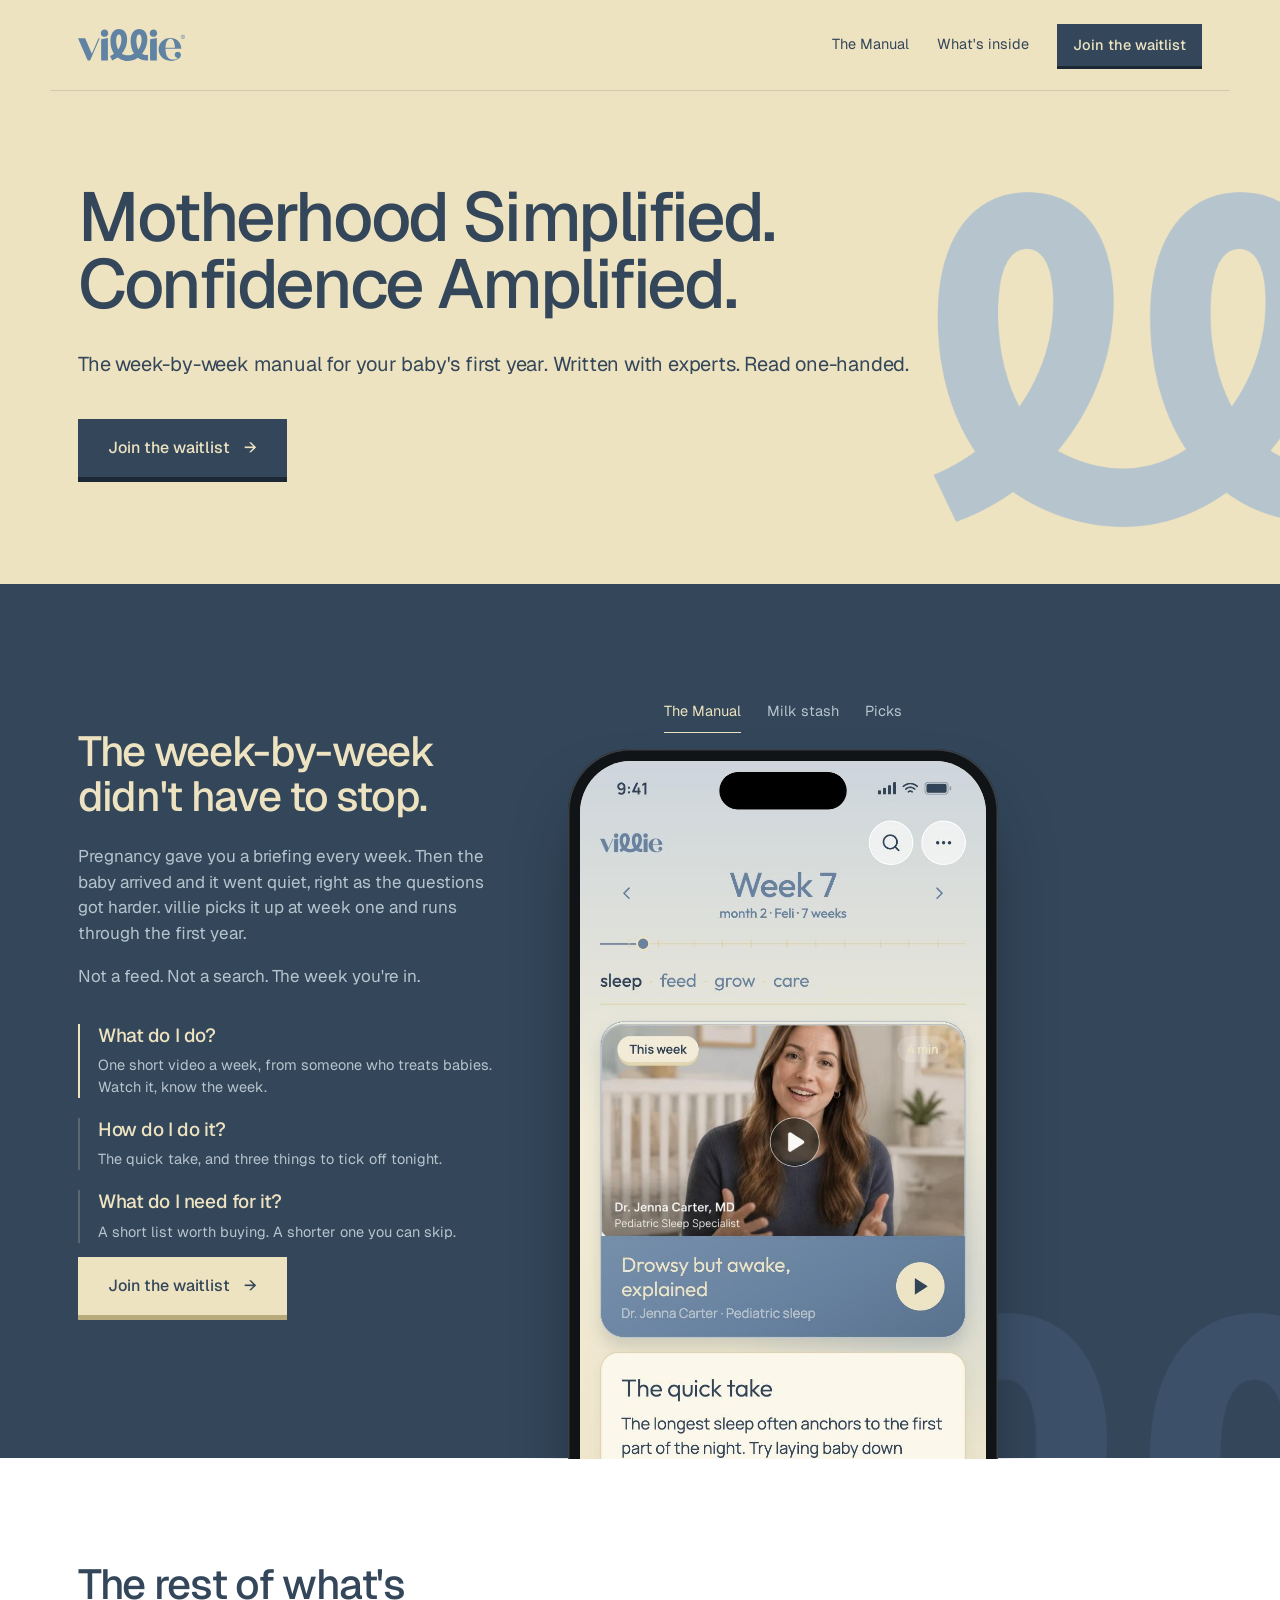
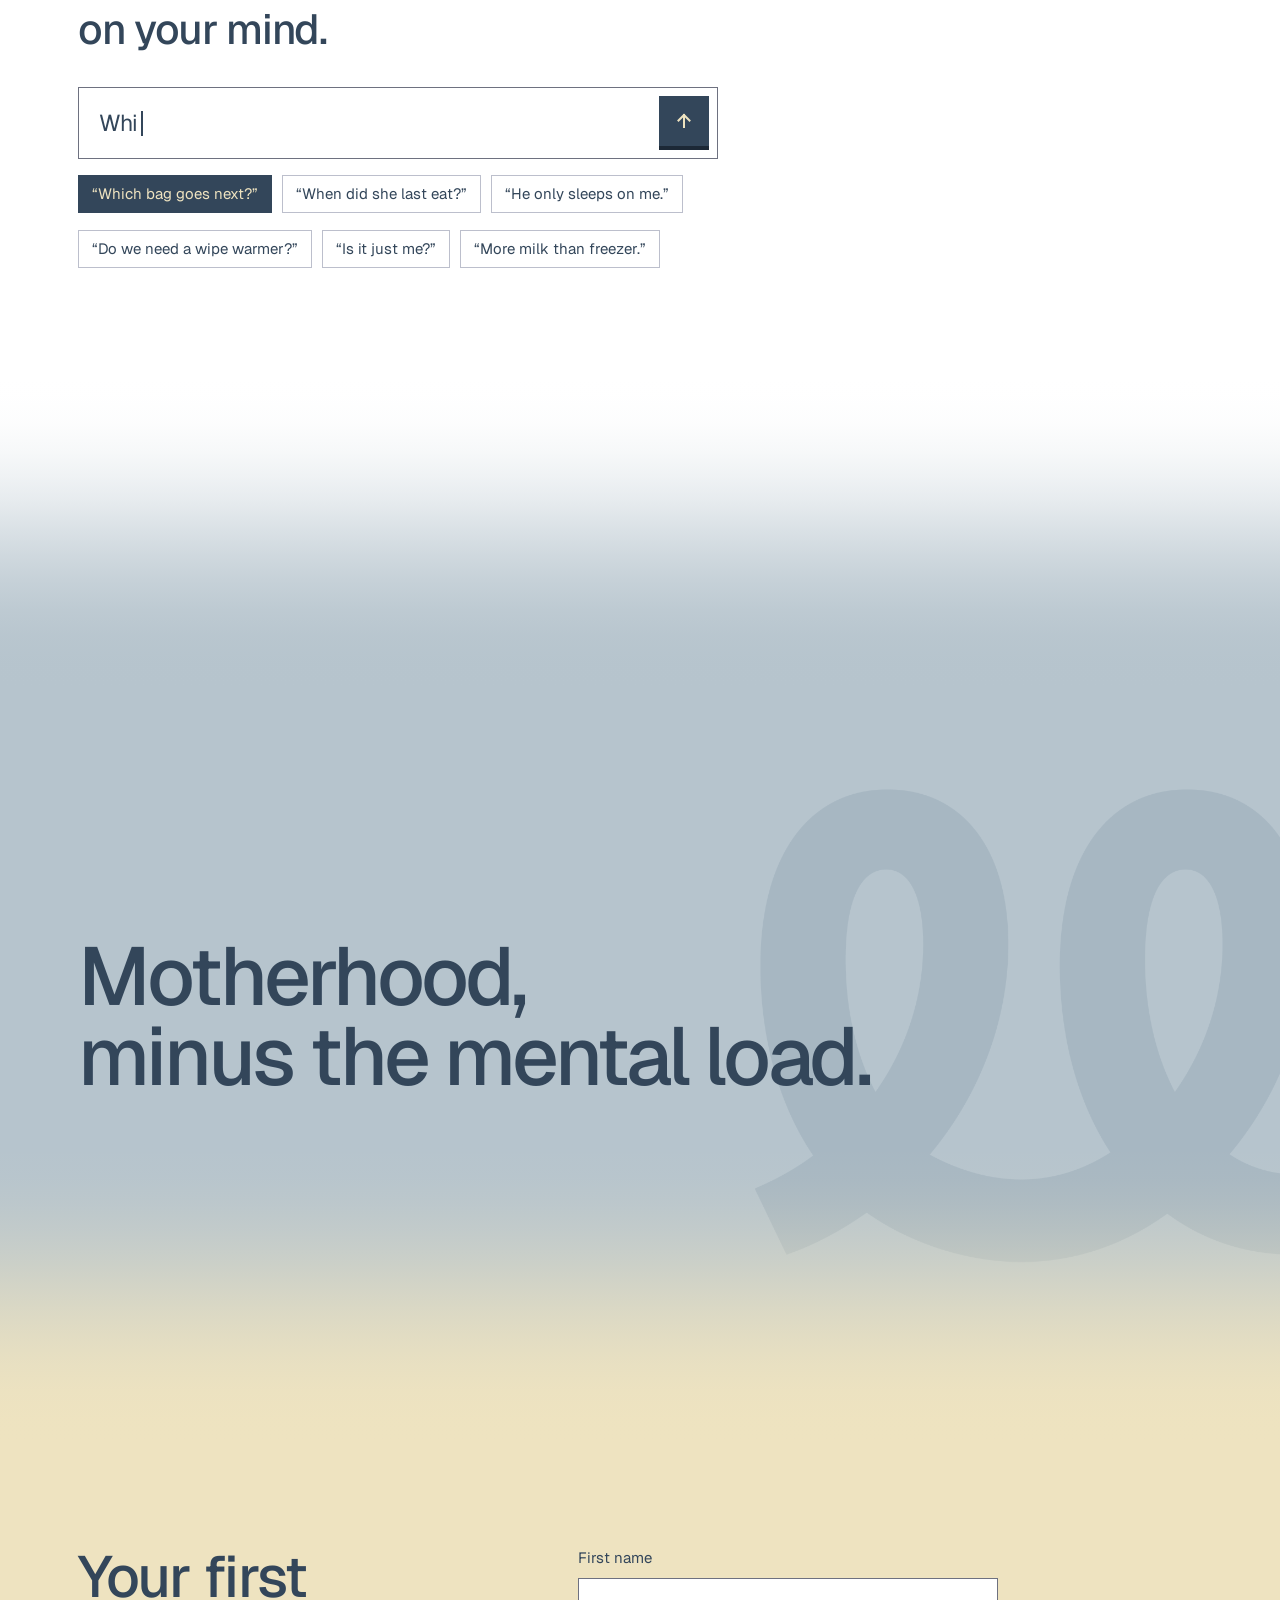
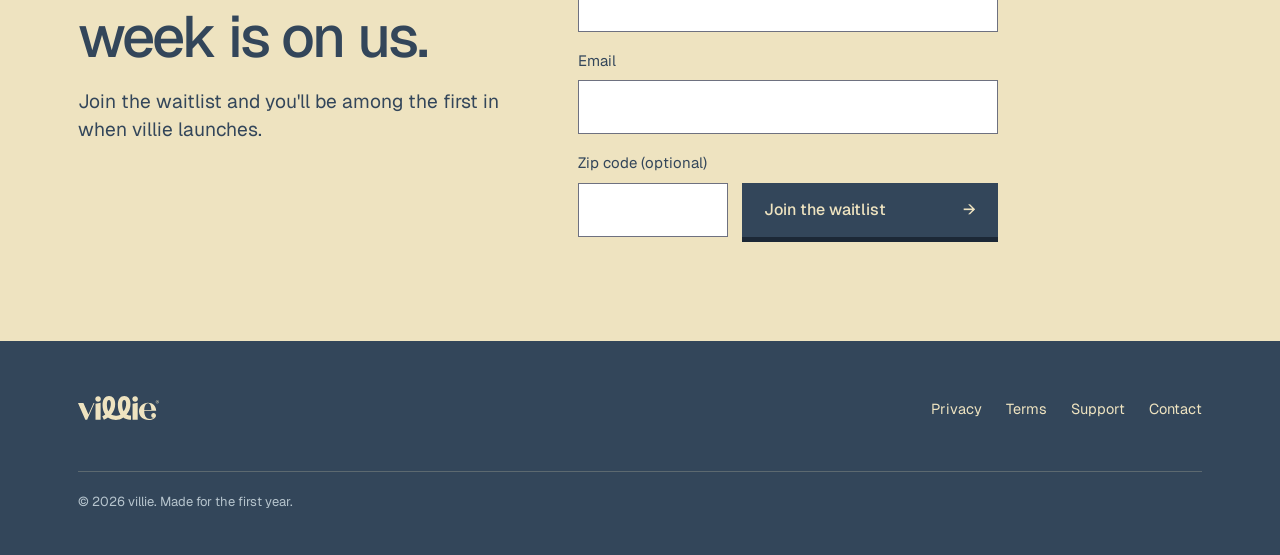
==== commit e283c63e: "landing: motion, one leaning phone, asked-and-answered, a bigger close A design pass on the landing " ====
--- a/index.html
+++ b/index.html
@@ -58,6 +58,8 @@
       --smoke:#D3D6E0; --cloud:#EDEFF7;
       --rule:rgba(51,70,90,.16); --rule-dk:rgba(238,227,192,.22);
       --gutter:28px; --maxw:1180px;
+      --ease:cubic-bezier(.2,.7,.2,1);
+      --edge:#1C2836;  /* the side of an ink button */
     }
 
     html, body {
@@ -79,7 +81,11 @@
        the full-bleed bands; constrain the content instead. */
     .cols > h1, .cols > .lede, .cols > div { max-width:920px; }
 
-    header.lp { background:var(--champagne); }
+    /* The masthead stays with her: it leaves on the way down and returns on
+       the way up, so the one action is always a thumb away. */
+    header.lp { background:var(--champagne); position:sticky; top:0; z-index:20; }
+    header.lp.away { transform:translateY(-100%); }
+    header.lp:focus-within { transform:none; }
     header.lp .inner {
       max-width:var(--maxw); margin:0 auto; padding:24px var(--gutter);
       display:flex; align-items:center; justify-content:space-between; gap:20px;
@@ -93,16 +99,19 @@
     }
     nav.lp { display:flex; align-items:center; gap:28px; font-size:14.5px; }
     nav.lp a { color:var(--ink); text-decoration:none; padding-bottom:2px; border-bottom:1px solid transparent; }
-    nav.lp a:hover { border-bottom-color:var(--ink); }
+    nav.lp a:hover, nav.lp a[aria-current="true"] { border-bottom-color:var(--ink); }
     /* The one action on the page, also in the masthead. Square, like every button here. */
-    nav.lp a.nav-cta { background:var(--ink); color:var(--champagne); padding:10px 16px; border:none; font-weight:500; }
-    nav.lp a.nav-cta:hover { background:#26354A; }
+    nav.lp a.nav-cta { background:var(--ink); color:var(--champagne); padding:10px 16px; border:none; font-weight:500;
+                       box-shadow:0 3px 0 var(--edge); }
+    nav.lp a.nav-cta:active { transform:translateY(2px); box-shadow:0 1px 0 var(--edge); }
     .skip { position:absolute; left:-9999px; top:0; background:var(--ink); color:var(--champagne); padding:12px 16px; z-index:10; }
     .skip:focus { left:0; }
 
     .hero { background:var(--champagne); padding:92px 0 108px; }
     h1 { font-size:clamp(38px,5.4vw,74px); line-height:.98; letter-spacing:-.035em; font-weight:500; margin:0 0 32px; text-wrap:balance; }
     /* Ink, not graphite: graphite on champagne is 3.8:1, under the 4.5:1 floor. */
+    .ln { display:block; overflow:hidden; padding-bottom:.14em; margin-bottom:-.14em; }
+    .ln > span { display:block; }
     .lede { font-size:clamp(17px,1.7vw,20px); line-height:1.45; letter-spacing:-.01em;
             color:var(--ink); max-width:50ch; margin:0 0 40px; text-wrap:pretty; }
 
@@ -112,7 +121,17 @@
       background:var(--ink); color:var(--champagne); font-size:16px; font-weight:500;
       text-decoration:none; border:none; cursor:pointer; font-family:inherit;
     }
-    .btn:hover { background:#26354A; }
+    /* Buttons are keys. Each has a side: a solid edge under its face, in the
+       darker tone of its own colour. The face lifts a little under the
+       pointer and goes down when pressed, and stays down while it is busy.
+       Hard edges only: no blur, no gradient, square like everything else. */
+    .btn { box-shadow:0 5px 0 var(--edge); }
+    .btn:active, .btn[disabled] { transform:translateY(4px); box-shadow:0 1px 0 var(--edge); }
+    .btn[disabled] { cursor:progress; }
+    @media (hover: hover) {
+      .btn:hover:not(:active):not([disabled]) { transform:translateY(-2px); box-shadow:0 7px 0 var(--edge); }
+      nav.lp a.nav-cta:hover:not(:active) { transform:translateY(-1px); box-shadow:0 4px 0 var(--edge); }
+    }
     .btn [aria-hidden] { display:inline-block; }
     a:focus-visible, button:focus-visible, input:focus-visible { outline:2px solid var(--ink); outline-offset:3px; }
     /* An ink ring disappears on an ink field. */
@@ -130,27 +149,46 @@
     /* Two columns: the words, and the phone taking the stage. The device is
        drawn in CSS so the screen can change — Manual, picks, the milk stash. */
     .wk-trio { display:grid; grid-template-columns:1fr 430px; gap:64px; align-items:center; }
-    .manual .btn { background:var(--champagne); color:var(--ink); margin-top:8px; }
+    .manual .btn { background:var(--champagne); color:var(--ink); margin-top:8px; --edge:#B9AA7C; }
     .facts { display:grid; gap:20px; margin:34px 0 6px; max-width:440px; }
     .fact { border-left:2px solid var(--rule-dk); padding-left:18px; }
     .fact:first-child { border-color:var(--champagne); }
     .fact h3 { font-family:inherit; font-size:19px; letter-spacing:-.022em; font-weight:500; text-transform:none; margin:0 0 6px; color:var(--champagne); }
     .fact p { margin:0; font-size:14.5px; color:var(--heather); }
     /* The phone runs off the bottom of the section (the way Good Inside does it). */
-    .phone { margin:0 0 -300px; align-self:end; }
+    /* One phone, standing in space. The phone is the object: it arrives
+       leaning back, stands up to face her, and leans a little toward the
+       pointer. The screen stays what a screen is, flat, showing the real
+       app. This is the page's one piece of depth; everything around it
+       stays flat.
+       .phone holds the perspective; .settle and .tilt carry the two motions
+       (arriving, and leaning) so neither fights the other. */
+    .phone { margin:0 0 -300px; align-self:end; perspective:1400px; perspective-origin:50% 36%; }
+    .settle, .tilt, .device { transform-style:preserve-3d; }
     .device { position:relative; width:100%; aspect-ratio:426 / 898; border-radius:14.5% / 6.9%; background:#111417;
               padding:2.8%; box-shadow:0 0 0 1.5px #3a4046 inset, 0 40px 70px -24px rgba(0,0,0,.55); }
-    .device .screen { position:relative; width:100%; height:100%; border-radius:12.5% / 5.9%; overflow:hidden; background:#EEE3C0; }
-    .device .screen img { position:absolute; inset:0; width:100%; height:100%; object-fit:cover; opacity:0; transition:opacity .9s ease; }
-    .device .screen img.on { opacity:1; }
+    /* The phone's far edge, a few pixels behind its face. */
+    .device::before { content:""; position:absolute; inset:0; border-radius:inherit; background:#3a4046; transform:translateZ(-9px); }
+    .glass { position:relative; width:100%; height:100%; }
+    .screen { position:absolute; inset:0; border-radius:12.5% / 5.9%; overflow:hidden; background:#EEE3C0; }
+    .screen img { position:absolute; inset:0; width:100%; height:100%; object-fit:cover; opacity:0; }
+    .screen img.on { opacity:1; }
+    /* The app's own tab bar works: each screenshot shows which tab it is. */
+    .hot { position:absolute; top:89.5%; height:10.5%; width:25%; background:none; border:none; padding:0; cursor:pointer; }
+    .hot.home { left:0; } .hot.manual { left:25%; } .hot.hub { left:50%; }
     .m-only { display:none; }
     /* Which screen the phone is showing, and a way to choose it: text and a
-       hairline, the same vocabulary as the nav. Choosing one stops the rotation. */
-    .screens { display:flex; justify-content:center; gap:26px; margin:0 0 20px; }
-    .screens button { appearance:none; background:none; border:none; border-bottom:1px solid transparent; border-radius:0;
-                      padding:8px 0 6px; font:inherit; font-size:14.5px; color:var(--heather); cursor:pointer; }
+       hairline, the same vocabulary as the nav. While the screens rotate on
+       their own, the hairline under the current one fills as its turn runs
+       out, so the change never comes as a surprise. Choosing one stops it. */
+    .screens { display:flex; justify-content:center; gap:26px; margin:0 0 16px; }
+    .screens button { appearance:none; position:relative; background:none; border:none; border-bottom:1px solid transparent; border-radius:0;
+                      padding:12px 0 10px; font:inherit; font-size:14.5px; color:var(--heather); cursor:pointer; }
     .screens button:hover { color:var(--champagne); }
-    .screens button[aria-pressed="true"] { color:var(--champagne); border-bottom-color:var(--champagne); }
+    .screens button[aria-pressed="true"] { color:var(--champagne); border-bottom-color:var(--rule-dk); }
+    .screens button::after { content:""; position:absolute; left:0; right:0; bottom:-1px; height:1px; background:var(--champagne);
+                             transform:scaleX(0); transform-origin:left center; }
+    .screens button[aria-pressed="true"]::after { transform:scaleX(1); }
     @media (max-width:1024px) { .wk-trio { grid-template-columns:1fr 360px; gap:40px; } }
     @media (max-width:860px) {
       /* On a phone: the headline, then the app itself, then the words. */
@@ -158,7 +196,7 @@
       .wk-trio > div:first-child { display:contents; }
       .wk-trio h2 { order:1; margin-bottom:0; }
       .phone { order:2; max-width:300px; width:100%; margin:6px auto 0; max-height:456px; overflow:hidden; position:relative; }
-      .phone::after { content:""; position:absolute; left:0; right:0; bottom:0; height:120px; background:linear-gradient(180deg, rgba(51,70,90,0), var(--ink)); }
+      .phone::after { content:""; position:absolute; left:0; right:0; bottom:0; height:120px; background:linear-gradient(180deg, rgba(51,70,90,0), var(--ink)); pointer-events:none; }
       .wk-trio .body { order:3; margin:0; }
       .d-only { display:none; }
       .facts { grid-template-columns:1fr; gap:18px; order:4; margin:0; }
@@ -178,25 +216,80 @@
     .ask p { color:var(--graphite); margin:0; font-size:16px; line-height:1.45; }
     .ask .state { display:block; margin-top:8px; font-size:13.5px; color:var(--graphite); }
 
+    /* Asked and answered. With the script running (and motion allowed) the
+       index becomes a small conversation: a question writes itself into a
+       box, is sent, and the feature that settles it comes back as the
+       answer. The six questions stay on the page as prompts she can tap to
+       ask herself. It is a demonstration, not a working chat: the box is
+       not an input and the only answers are the six features, in the words
+       already written for them.
+       The list stays the real content: with the script it is restyled as
+       the prompts (.prompts) and its answers are kept for screen readers;
+       the animated parts are aria-hidden. Without the script, or with
+       reduced motion, none of this is built and the plain index shows. */
+    .composer { display:flex; align-items:center; gap:12px; max-width:640px; min-height:66px; margin-top:36px;
+                padding:8px 8px 8px 20px; background:var(--white); border:1px solid var(--graphite); cursor:default; }
+    .composer .typed { font-size:clamp(18px,1.9vw,23px); line-height:1.25; letter-spacing:-.02em; color:var(--ink); white-space:pre-wrap; }
+    .composer .caret { flex:none; width:2px; height:1.5em; margin-left:-9px; background:var(--ink); }
+    .composer .send { flex:none; margin-left:auto; margin-bottom:4px; width:50px; height:50px; display:grid; place-items:center; box-shadow:0 4px 0 var(--edge);
+                      background:var(--ink); color:var(--champagne); }
+    .composer .send svg { width:20px; height:20px; fill:none; stroke:currentColor; stroke-width:2; stroke-linecap:square; }
+    .composer .send.press { transform:translateY(3px); box-shadow:0 1px 0 var(--edge); }
+
+    .asks.prompts { display:flex; flex-wrap:wrap; gap:10px; max-width:720px; margin-top:16px; border-top:none; }
+    /* Positioned, so the screen-reader-only answers inside stay inside the row. */
+    .asks.prompts .ask { display:block; position:relative; padding:0; border-bottom:none; }
+    .asks.prompts .q { font-size:15px; line-height:1.2; letter-spacing:0; font-weight:400; text-indent:0;
+                       padding:9px 13px; border:1px solid var(--steel); cursor:pointer; }
+    .asks.prompts .q:hover { border-color:var(--ink); }
+    .asks.prompts .q[aria-pressed="true"] { background:var(--ink); border-color:var(--ink); color:var(--champagne); }
+    /* The answers stay in the list for screen readers; sighted readers get them in the exchange. */
+    .asks.prompts .ask > div { position:absolute; width:1px; height:1px; overflow:hidden; clip-path:inset(50%); white-space:nowrap; }
+
+    .exchange { max-width:640px; min-height:176px; margin-top:34px; }
+    .exchange .said { width:fit-content; max-width:88%; margin:0 0 20px auto; padding:12px 16px;
+                      background:var(--champagne); color:var(--ink); font-size:17px; line-height:1.35; }
+    .exchange .reply { border-left:2px solid var(--ink); padding-left:18px; }
+    .exchange .reply h3 { font-family:inherit; font-size:21px; letter-spacing:-.022em; font-weight:500; text-transform:none; margin:0 0 6px; color:var(--ink); }
+    .exchange .reply p { margin:0; font-size:17px; line-height:1.45; color:var(--graphite); min-height:1.45em; }
+    .exchange .reply .state { display:block; margin-top:8px; font-size:13.5px; color:var(--graphite); }
+    .exchange .said, .exchange .reply { opacity:0; transform:translateY(8px); }
+    .exchange.q-on .said, .exchange.a-on .reply { opacity:1; transform:none; }
+
     .statement { background:var(--heather); padding:116px 0; }
     .statement p { font-size:clamp(28px,4vw,52px); line-height:1.08; letter-spacing:-.035em;
                    color:var(--ink); max-width:17ch; margin:0; font-weight:500; text-wrap:balance; }
 
     /* On champagne, body and labels are ink: graphite is 3.8:1 here. */
-    .join { background:var(--champagne); }
+    .join { background:var(--champagne); position:relative; overflow:hidden; }
+    /* Held below the band's edge until she is on the list, then it rises
+       into place. Moved, never faded: the mark keeps its full colour. */
+    .join .loop { right:-6%; bottom:-90px; width:clamp(260px,34vw,480px); aspect-ratio:1 / .83;
+                  background:var(--heather); translate:0 120%; }
+    .join.done .loop { translate:0 0; }
     .join .body { color:var(--ink); }
-    .fields { max-width:560px; }
-    .field { display:block; margin-bottom:20px; }
-    .field span { display:block; font-size:14px; color:var(--ink); margin-bottom:7px; }
-    .field input { width:100%; padding:14px 15px; border-radius:0; border:1px solid var(--graphite);
-                   background:var(--white); font-family:inherit; font-size:16px; color:var(--ink); }
+    /* The close: the offer on the left, the form beside it. Two fields that
+       matter, then the optional one sharing a row with the action, so the
+       whole form is three lines tall. When she is on the list the section
+       stops asking: the offer and the form give way to the confirmation. */
+    .join-grid { display:grid; grid-template-columns:minmax(0,1fr) minmax(0,420px); gap:72px; align-items:start; }
+    .join h2 { font-size:clamp(32px,4.6vw,58px); line-height:1.02; max-width:12ch; margin-bottom:22px; }
+    .join .body { font-size:clamp(17px,1.5vw,20px); line-height:1.45; max-width:24em; margin:0; }
+    .field { display:block; margin-bottom:18px; }
+    .field span { display:block; font-size:15px; color:var(--ink); margin-bottom:8px; }
+    .field input { width:100%; padding:16px; border-radius:0; border:1px solid var(--graphite);
+                   background:var(--white); font-family:inherit; font-size:16px; line-height:1.25; color:var(--ink); }
     .field input:focus { border-color:var(--ink); }
-    .field.zip { max-width:220px; }
-    .row2 { display:grid; grid-template-columns:1fr 1.25fr; gap:18px; }
+    .field input { transition:border-color .15s ease; }
+    .row2 { display:grid; grid-template-columns:150px minmax(0,1fr); gap:14px; align-items:end; }
+    .row2 .field { margin-bottom:0; }
+    .row2 .btn { width:100%; justify-content:space-between; padding:17px 22px; line-height:1.25; }
+    .join.done .join-say { display:none; }
+    .join.done .join-grid { display:block; }
+    .ok h2 { font-size:clamp(36px,5.4vw,72px); max-width:14ch; margin-bottom:18px; }
     .ok { display:none; }
     .ok[aria-hidden="false"] { display:block; }
     .err { color:#8C2F1D; font-size:15px; margin-top:14px; }
-    .terms { font-size:13.5px; color:var(--ink); margin:18px 0 0; max-width:46ch; }
 
     footer.lp { background:var(--ink); color:var(--heather); padding:56px 0 44px; }
     footer.lp .inner { max-width:var(--maxw); margin:0 auto; padding:0 var(--gutter);
@@ -213,6 +306,9 @@
       :root { --gutter:22px; }
       section, .statement { padding:64px 0; }
       .asks { margin-top:30px; }
+      .join-grid { grid-template-columns:1fr; gap:34px; }
+      .join h2 { max-width:14ch; }
+      .fields { max-width:460px; }
       .ask { gap:32px; padding:24px 0; }
       .hero { padding:64px 0 76px; }
     }
@@ -222,8 +318,19 @@
       .lp-mark i { height:27px; }
       nav.lp a:not(.nav-cta) { display:none; }
       .ask { grid-template-columns:1fr; gap:10px; }
+      .composer { min-height:60px; padding-left:16px; margin-top:28px; }
+      .composer .typed { font-size:17px; }
+      .composer .send { width:44px; height:44px; }
+      .exchange { min-height:200px; margin-top:28px; }
+      /* One row she can swipe, edge to edge, so the answer stays right
+         under the box instead of six prompts below it. */
+      .asks.prompts { flex-wrap:nowrap; overflow-x:auto; margin-left:calc(var(--gutter) * -1); margin-right:calc(var(--gutter) * -1);
+                      padding:0 var(--gutter); scrollbar-width:none; }
+      .asks.prompts::-webkit-scrollbar { display:none; }
+      .asks.prompts .ask { flex:none; }
+      .asks.prompts .q { white-space:nowrap; }
       .row2 { grid-template-columns:1fr; gap:0; }
-      .field.zip { max-width:none; }
+      .row2 .field { margin-bottom:18px; }
       .btn { width:100%; justify-content:space-between; }
     }
 
@@ -262,16 +369,142 @@
       .hero .loop { top:auto; bottom:-64px; right:-34px; transform:none; width:270px; }
       .statement { padding-bottom:168px; }
       .statement .loop { top:auto; bottom:-70px; right:-30px; width:250px; }
-    }
-
+      .join.done { padding-bottom:168px; }
+      .join .loop { bottom:-70px; right:-30px; width:250px; }
+    }
+
+    /* ── Blends ──────────────────────────────────────────────────────
+       Where two light fields meet, they melt into each other; where a field
+       meets the ink, it stops at an edge. That is the whole rule.
+       The page was built on flat fields meeting at edges, and the edges
+       are still what gives it its shape: the hero, the phone section and
+       the footer are cut clean, and the loops in the hero and the form are
+       cropped by an edge again. The two joins between light colours (white
+       into heather, heather into champagne) are the exception, because a
+       blend between near neighbours reads as light, not as a third colour.
+       The brand book forbids gradients, so these two remain a trial; delete
+       this block and every section meets at an edge.
+       How they work: the section grows a short tail of bottom padding and a
+       veil over its bottom runs from clear to the next section's colour,
+       on an eased ramp (smootherstep stops) so it has no visible start or
+       end. The veil sits above the section's loop and below its words.
+       ──────────────────────────────────────────────────────────────── */
+    :root {
+      --blend:320px; --tail:100px;
+      --to-heather:linear-gradient(to bottom, rgba(182,196,205,0.000) 0.0%, rgba(182,196,205,0.005) 8.3%, rgba(182,196,205,0.035) 16.7%, rgba(182,196,205,0.104) 25.0%, rgba(182,196,205,0.210) 33.3%, rgba(182,196,205,0.347) 41.7%, rgba(182,196,205,0.500) 50.0%, rgba(182,196,205,0.653) 58.3%, rgba(182,196,205,0.790) 66.7%, rgba(182,196,205,0.896) 75.0%, rgba(182,196,205,0.965) 83.3%, rgba(182,196,205,0.995) 91.7%, rgba(182,196,205,1.000) 100.0%);
+      --to-champagne:linear-gradient(to bottom, rgba(238,227,192,0.000) 0.0%, rgba(238,227,192,0.005) 8.3%, rgba(238,227,192,0.035) 16.7%, rgba(238,227,192,0.104) 25.0%, rgba(238,227,192,0.210) 33.3%, rgba(238,227,192,0.347) 41.7%, rgba(238,227,192,0.500) 50.0%, rgba(238,227,192,0.653) 58.3%, rgba(238,227,192,0.790) 66.7%, rgba(238,227,192,0.896) 75.0%, rgba(238,227,192,0.965) 83.3%, rgba(238,227,192,0.995) 91.7%, rgba(238,227,192,1.000) 100.0%);
+    }
+    /* Its own white, not the page's showing through: it has to cover the seam above it. */
+    #inside { position:relative; background:var(--white); }
+    /* Section heights land on fractions of a pixel; without this overlap the
+       page shows through as a hairline where two sections meet. */
+    main > section + section, footer.lp { margin-top:-1px; }
+    #inside::after, .statement::after {
+      content:""; position:absolute; left:0; right:0; bottom:0; height:var(--blend); pointer-events:none;
+    }
+    #inside::after { background:var(--to-heather); }
+    .statement::after { background:var(--to-champagne); }
+    #inside { padding-bottom:calc(104px + var(--tail)); }
+    .statement { padding-bottom:calc(116px + var(--tail)); }
+    @media (max-width:900px) {
+      :root { --blend:240px; --tail:76px; }
+      #inside, .statement { padding-bottom:calc(64px + var(--tail)); }
+    }
+    @media (max-width:700px) {
+      .statement { padding-bottom:calc(168px + var(--tail)); }
+    }
+
+    /* ── The statement ───────────────────────────────────────────────
+       The page's one pause. It was a line of body-sized type in a short
+       band, and once the blends arrived the band was mostly blend: it read
+       as a gap between sections. Now it is a screen of its own: the line
+       set large enough to be the thing on screen, the band tall enough to
+       hold a field of plain heather around it, the loop big behind the
+       words. Nothing added but scale and room.
+       ──────────────────────────────────────────────────────────────── */
+    .statement { display:flex; align-items:center; min-height:clamp(480px,84vh,800px); }
+    .statement .wrap { width:100%; }
+    .statement p { font-size:clamp(42px,6.4vw,92px); line-height:.98; letter-spacing:-.04em; max-width:none; }
+    @media (min-width:701px) {
+      .statement .loop { top:50%; right:-7%; width:clamp(340px,48vw,700px); transform:translateY(-58%); }
+    }
+    @media (max-width:700px) {
+      .statement { min-height:clamp(440px,74vh,660px); }
+      .statement .loop { width:300px; right:-40px; bottom:96px; }
+    }
+
+    /* ── Motion ──────────────────────────────────────────────────────
+       Small, once, and only transform / opacity / clip. Everything here is
+       inside no-preference: with reduced motion the page is simply still,
+       and nothing depends on a script to become visible except .reveal,
+       which is opt-in behind the js class.
+       ──────────────────────────────────────────────────────────────── */
     @media (prefers-reduced-motion: no-preference) {
       html { scroll-behavior:smooth; }
+      header.lp { transition:transform .32s var(--ease); }
+      .btn, nav.lp a.nav-cta { transition:transform .12s ease, box-shadow .12s ease; }
       .btn [aria-hidden] { transition:transform .2s ease; }
       .btn:hover [aria-hidden] { transform:translateX(4px); }
+      #wl-submit[disabled] [aria-hidden] { animation:nudge .7s ease-in-out infinite alternate; }
+
+      /* The hero arrives in reading order: line, line, lede, action. The
+         loop is uncovered left to right, the way it would be written. */
+      .hero h1 .ln > span { animation:line-up .85s var(--ease) backwards; }
+      .hero h1 .ln:nth-child(2) > span { animation-delay:.09s; }
+      .hero .lede { animation:rise .7s var(--ease) .3s backwards; }
+      .hero .btn { animation:rise .7s var(--ease) .42s backwards; }
+      .hero .loop { animation:wipe 1.2s var(--ease) .2s backwards; }
+
+      /* The statement arrives the way the headline did: each line rises
+         from behind its own edge. The paragraph itself does not fade. */
+      .js .statement .reveal { opacity:1; transform:none; }
+      .js .statement .ln > span { transform:translateY(105%); transition:transform .95s var(--ease); }
+      .js .statement .ln:nth-child(2) > span { transition-delay:.12s; }
+      .js .statement .reveal.in .ln > span { transform:none; }
+
       /* Opt-in: if the script never runs, content renders plainly rather than
          staying invisible forever. */
-      .js .reveal { opacity:0; transform:translateY(10px); transition:opacity .5s ease, transform .5s ease; }
+      .js .reveal { opacity:0; transform:translateY(12px); transition:opacity .6s var(--ease), transform .6s var(--ease); }
       .js .reveal.in { opacity:1; transform:none; }
+      /* The phone arrives leaning back and turned away, and stands up to
+         face her as the section comes into view. */
+      .js .manual .reveal .settle { transform:translateY(70px) rotateX(20deg) rotateY(-16deg) scale(.95); transition:transform 1.5s var(--ease) .1s; }
+      .js .manual .reveal.in .settle { transform:none; }
+      .screen img { transition:opacity .45s ease; }
+
+      .composer .caret { animation:blink 1.06s steps(1) infinite; }
+      .composer .send { transition:transform .12s ease, box-shadow .12s ease; }
+      .exchange.q-on .said { transition:opacity .35s var(--ease), transform .35s var(--ease); }
+      .exchange.a-on .reply { transition:opacity .4s var(--ease), transform .4s var(--ease); }
+
+      .screens.auto button[aria-pressed="true"]::after { animation:tick 5s linear both; }
+      .screens.auto.paused button[aria-pressed="true"]::after,
+      .screens.auto.offstage button[aria-pressed="true"]::after { animation-play-state:paused; }
+
+      .join .loop { transition:translate 1s var(--ease) .1s; }
+      .ok[aria-hidden="false"] { animation:rise .6s var(--ease) backwards; }
+
+      /* Where the browser can tie an animation to scroll, the loops sit a
+         little behind the page and lag it by a few pixels. No script. */
+      @supports (animation-timeline: view()) {
+        .manual .loop, .statement .loop { animation:drift linear both; animation-timeline:view(); }
+        /* Without a mouse there is nothing to lean toward, so the phone
+           leans with the scroll: a few degrees from one edge of the screen
+           to the other. */
+        @media (hover: none) {
+          .tilt { animation:lean linear both; animation-timeline:view(); }
+        }
+        .hero .loop { animation:wipe 1.2s var(--ease) .2s backwards, drift linear both; animation-timeline:auto, view(); }
+      }
+
+      @keyframes line-up { from { transform:translateY(105%); } }
+      @keyframes rise { from { opacity:0; transform:translateY(12px); } }
+      @keyframes wipe { from { clip-path:inset(0 100% 0 0); } to { clip-path:inset(0 0 0 0); } }
+      @keyframes lean { from { transform:rotateX(6deg) rotateY(-7deg); } to { transform:rotateX(-5deg) rotateY(7deg); } }
+      @keyframes drift { from { translate:0 -26px; } to { translate:0 26px; } }
+      @keyframes blink { 50% { opacity:0; } }
+      @keyframes tick { from { transform:scaleX(0); } to { transform:scaleX(1); } }
+      @keyframes nudge { to { transform:translateX(6px); } }
     }
   </style>
 </head>
@@ -293,7 +526,7 @@
     <section class="hero">
       <span class="loop" aria-hidden="true"></span>
       <div class="wrap cols">
-          <h1>Motherhood Simplified.<br>Confidence Amplified.</h1>
+          <h1><span class="ln"><span>Motherhood Simplified.</span></span> <span class="ln"><span>Confidence Amplified.</span></span></h1>
           <p class="lede">The week-by-week manual for your baby's first year. Written with experts. Read one-handed.</p>
           <a href="#join" class="btn">Join the waitlist <span aria-hidden="true">&rarr;</span></a>
       </div>
@@ -321,11 +554,16 @@
                 <button type="button" aria-pressed="false">Milk stash</button>
                 <button type="button" aria-pressed="false">Picks</button>
               </div>
-              <div class="device"><div class="screen" id="rotating-screen">
-                <img src="screen-manual.jpg" alt="The Manual at week 7: the week navigator, the four pillars, this week's video and the quick take." class="on" width="800" height="1739" />
-                <img src="screen-milk.jpg" alt="The milk stash: a drop of milk showing 12 of 14 days saved, 18 bags and 86 ounces in the freezer, and the next bags to use." width="800" height="1739" loading="lazy" />
-                <img src="screen-picks.jpg" alt="Picks for 0 to 3 months: the sleep shelf, with the swaddle, the sound machine and the night light villie would actually buy." width="800" height="1739" loading="lazy" />
-              </div></div>
+              <div class="settle"><div class="tilt" id="tilt"><div class="device" id="stage"><div class="glass">
+                <div class="screen">
+                  <img src="screen-manual.jpg" alt="The Manual at week 7: the week navigator, the four pillars, this week's video and the quick take." class="on" width="800" height="1739" />
+                  <img src="screen-milk.jpg" alt="The milk stash: a drop of milk showing 12 of 14 days saved, 18 bags and 86 ounces in the freezer, and the next bags to use." width="800" height="1739" loading="lazy" />
+                  <img src="screen-picks.jpg" alt="Picks for 0 to 3 months: the sleep shelf, with the swaddle, the sound machine and the night light villie would actually buy." width="800" height="1739" loading="lazy" />
+                </div>
+                <button type="button" class="hot home" data-shot="2" tabindex="-1" aria-hidden="true"></button>
+                <button type="button" class="hot manual" data-shot="0" tabindex="-1" aria-hidden="true"></button>
+                <button type="button" class="hot hub" data-shot="1" tabindex="-1" aria-hidden="true"></button>
+              </div></div></div></div>
             </figure>
             <a href="#join" class="btn m-only">Join the waitlist <span aria-hidden="true">&rarr;</span></a>
           </div>
@@ -370,37 +608,40 @@
     <section class="statement">
       <span class="loop" aria-hidden="true"></span>
       <div class="wrap">
-        <p class="reveal">Motherhood, minus the mental load.</p>
+        <p class="reveal"><span class="ln"><span>Motherhood,</span></span> <span class="ln"><span>minus the mental load.</span></span></p>
       </div>
     </section>
 
     <section id="join" class="join">
+      <span class="loop" aria-hidden="true"></span>
       <div class="wrap cols">
         <div>
-          <h2>You don't need more information. You need this week.</h2>
-          <p class="body">Written with people who treat babies. One week at a time. Nothing you don't need.</p>
-          <p class="body" style="margin-bottom:38px;">Join now and you'll be among the first in when we launch, with a free first week.</p>
-          <div class="fields">
-            <form id="wl-form" novalidate>
-              <input type="text" name="_gotcha" tabindex="-1" autocomplete="off" aria-hidden="true" style="position:absolute;left:-9999px;opacity:0;">
-              <div class="row2">
+          <div class="join-grid">
+            <div class="join-say">
+              <h2>Your first week is on us.</h2>
+              <p class="body">Join the waitlist and you'll be among the first in when villie launches.</p>
+            </div>
+            <div class="fields">
+              <form id="wl-form" novalidate>
+                <input type="text" name="_gotcha" tabindex="-1" autocomplete="off" aria-hidden="true" style="position:absolute;left:-9999px;opacity:0;">
                 <label class="field"><span>First name</span>
                   <input type="text" name="first_name" required autocomplete="given-name" autocapitalize="words" maxlength="40"></label>
                 <label class="field"><span>Email</span>
                   <input type="email" name="email" required autocomplete="email" inputmode="email" autocapitalize="off" spellcheck="false" maxlength="120"></label>
+                <div class="row2">
+                  <label class="field zip"><span>Zip code (optional)</span>
+                    <input type="text" name="zip" autocomplete="postal-code" inputmode="numeric" maxlength="10"></label>
+                  <button type="submit" class="btn" id="wl-submit">
+                    <span data-label>Join the waitlist</span>
+                    <span data-loading hidden>Joining…</span>
+                    <span aria-hidden="true">&rarr;</span>
+                  </button>
+                </div>
+              </form>
+              <div class="ok" id="wl-ok" aria-hidden="true" role="status">
+                <h2 id="wl-ok-title">You're on the list.</h2>
+                <p class="body">We'll be in touch the moment villie launches, and your first week is on us.</p>
               </div>
-              <label class="field zip"><span>Zip code (optional)</span>
-                <input type="text" name="zip" autocomplete="postal-code" inputmode="numeric" maxlength="10"></label>
-              <button type="submit" class="btn" id="wl-submit">
-                <span data-label>Join the waitlist</span>
-                <span data-loading hidden>Joining…</span>
-                <span aria-hidden="true">&rarr;</span>
-              </button>
-              <p class="terms">No spam. We'll only write when there's something worth saying.</p>
-            </form>
-            <div class="ok" id="wl-ok" aria-hidden="true" role="status">
-              <h2 id="wl-ok-title" style="margin-bottom:12px;">You're on the list.</h2>
-              <p class="body">We'll be in touch the moment villie launches.</p>
             </div>
           </div>
         </div>
@@ -479,6 +720,7 @@
         var name = (form.elements['first_name'].value || '').trim().split(/\s+/)[0];
         if (name) document.getElementById('wl-ok-title').textContent = "You're on the list, " + name + ".";
         form.hidden = true;
+        document.getElementById('join').classList.add('done');
         ok.setAttribute('aria-hidden', 'false');
         ok.setAttribute('tabindex', '-1');
         ok.focus({ preventScroll: false });
@@ -502,32 +744,208 @@
     })();
   </script>
   <script>
-    /* The phone: three screens. They rotate on their own until she picks one,
-       and hold still while she is pointing at or tabbing through the picker. */
+    /* The phone: three screens. She changes screen by its label or by the
+       app's own tab bar. Until she does they take turns, timed by the
+       hairline under the current label (a CSS animation), so pausing that
+       hairline pauses the turn with it. */
     (function () {
-      var wrap = document.getElementById('rotating-screen');
+      var stage = document.getElementById('stage');
       var picker = document.getElementById('screen-picker');
-      if (!wrap || !picker) return;
-      var shots = wrap.querySelectorAll('img');
+      if (!stage || !picker) return;
+      var shots = stage.querySelectorAll('.screen img');
       var tabs = picker.querySelectorAll('button');
-      if (shots.length < 2 || tabs.length !== shots.length) return;
-      var i = 0, timer = null, paused = false;
-
-      function show(n) {
-        shots[i].classList.remove('on'); tabs[i].setAttribute('aria-pressed', 'false');
-        i = n;
-        shots[i].classList.add('on'); tabs[i].setAttribute('aria-pressed', 'true');
+      var n = shots.length;
+      if (n < 2 || tabs.length !== n) return;
+      var front = 0;
+
+      function show(k) {
+        if (k === front) return;
+        shots[front].classList.remove('on'); tabs[front].setAttribute('aria-pressed', 'false');
+        front = k;
+        shots[front].classList.add('on'); tabs[front].setAttribute('aria-pressed', 'true');
       }
-      function stop() { if (timer) { clearInterval(timer); timer = null; } }
-
-      Array.prototype.forEach.call(tabs, function (tab, n) {
-        tab.addEventListener('click', function () { stop(); show(n); });
+      function stop() { picker.classList.remove('auto', 'paused', 'offstage'); }
+
+      Array.prototype.forEach.call(tabs, function (tab, k) {
+        tab.addEventListener('click', function () { stop(); show(k); });
       });
+      Array.prototype.forEach.call(stage.querySelectorAll('.hot'), function (hot) {
+        hot.addEventListener('click', function () { stop(); show(+hot.getAttribute('data-shot')); });
+      });
 
       if (window.matchMedia('(prefers-reduced-motion: reduce)').matches) return;
-      timer = setInterval(function () { if (!paused) show((i + 1) % shots.length); }, 4000);
-      ['mouseenter', 'focusin'].forEach(function (ev) { picker.addEventListener(ev, function () { paused = true; }); });
-      ['mouseleave', 'focusout'].forEach(function (ev) { picker.addEventListener(ev, function () { paused = false; }); });
+
+      picker.classList.add('auto');
+      picker.addEventListener('animationend', function (e) {
+        if (e.animationName === 'tick' && picker.classList.contains('auto')) show((front + 1) % n);
+      });
+      ['mouseenter', 'focusin'].forEach(function (ev) { picker.addEventListener(ev, function () { picker.classList.add('paused'); }); });
+      ['mouseleave', 'focusout'].forEach(function (ev) { picker.addEventListener(ev, function () { picker.classList.remove('paused'); }); });
+      /* No turns taken while nobody is looking. */
+      if ('IntersectionObserver' in window) {
+        new IntersectionObserver(function (entries) {
+          picker.classList.toggle('offstage', !entries[0].isIntersecting);
+        }).observe(stage);
+      }
+
+      /* With a mouse, the phone leans toward the pointer. */
+      var tilt = document.getElementById('tilt');
+      var sec = document.getElementById('manual');
+      if (!tilt || !sec || !window.matchMedia('(hover: hover) and (pointer: fine)').matches) return;
+      var tx = 0, ty = 0, cx = 0, cy = 0, raf = null;
+      function lean() {
+        cx += (tx - cx) * 0.07; cy += (ty - cy) * 0.07;
+        tilt.style.transform = 'rotateX(' + cy.toFixed(2) + 'deg) rotateY(' + cx.toFixed(2) + 'deg)';
+        raf = (Math.abs(tx - cx) > 0.02 || Math.abs(ty - cy) > 0.02) ? requestAnimationFrame(lean) : null;
+      }
+      sec.addEventListener('pointermove', function (e) {
+        var r = sec.getBoundingClientRect();
+        tx = ((e.clientX - r.left) / r.width - 0.5) * 16;
+        ty = ((e.clientY - r.top) / r.height - 0.5) * -10;
+        if (!raf) raf = requestAnimationFrame(lean);
+      });
+      sec.addEventListener('pointerleave', function () { tx = 0; ty = 0; if (!raf) raf = requestAnimationFrame(lean); });
+    })();
+
+    /* Asked and answered: the index as a small conversation. A question
+       writes itself into the box, is sent, and its feature comes back as
+       the answer. It runs through the six on its own while the section is
+       on screen, until she taps a prompt; then it asks only what she taps.
+       Built only when motion is allowed: otherwise the plain index stays. */
+    (function () {
+      var list = document.querySelector('.asks');
+      if (!list || !('IntersectionObserver' in window) || !window.Promise) return;
+      if (window.matchMedia('(prefers-reduced-motion: reduce)').matches) return;
+      var rows = list.querySelectorAll('.ask');
+      var items = [];
+      Array.prototype.forEach.call(rows, function (row) {
+        var q = row.querySelector('.q'), name = row.querySelector('h3'), line = name && name.nextElementSibling, state = row.querySelector('.state');
+        if (!q || !name || !line) return;
+        items.push({ q: q, text: q.textContent.replace(/[\u201C\u201D"]/g, '').trim(), name: name.textContent, line: line.textContent, state: state ? state.textContent : '' });
+      });
+      var n = items.length;
+      if (n < 2 || n !== rows.length) return;
+
+      function el(tag, cls, parent) { var e = document.createElement(tag); if (cls) e.className = cls; if (parent) parent.appendChild(e); return e; }
+      var composer = el('div', 'composer'); composer.setAttribute('aria-hidden', 'true');
+      var typed = el('span', 'typed', composer);
+      el('i', 'caret', composer);
+      var send = el('span', 'send', composer);
+      send.innerHTML = '<svg viewBox="0 0 20 20"><path d="M10 16V4M4.5 9.5L10 4l5.5 5.5"/></svg>';
+      var exchange = el('div', 'exchange'); exchange.setAttribute('aria-hidden', 'true');
+      var said = el('p', 'said', exchange);
+      var reply = el('div', 'reply', exchange);
+      var rName = el('h3', '', reply), rLine = el('p', '', reply), rState = el('span', 'state', reply);
+      list.parentNode.insertBefore(composer, list);
+      list.parentNode.insertBefore(exchange, list.nextSibling);
+      list.classList.add('prompts');
+
+      var run = 0, current = -1, auto = true, seen = false;
+      /* Resolves true if nothing newer has started since: every step checks
+         it, so tapping a prompt abandons whatever was mid-sentence. */
+      function wait(ms, id) { return new Promise(function (ok) { setTimeout(function () { ok(id === run); }, ms); }); }
+
+      function mark(k) {
+        items.forEach(function (it, d) { it.q.setAttribute('aria-pressed', d === k ? 'true' : 'false'); });
+        current = k;
+        /* Where the prompts are one swipeable row, keep the current one in view. */
+        if (list.scrollWidth > list.clientWidth + 1) {
+          var gap = parseFloat(getComputedStyle(list).paddingLeft) || 0;
+          list.scrollBy({ left: items[k].q.getBoundingClientRect().left - list.getBoundingClientRect().left - gap, behavior: 'smooth' });
+        }
+      }
+      function ask(k, quick) {
+        var id = ++run, it = items[k], c = 0, w = 0, words = it.line.split(' ');
+        mark(k);
+        typed.textContent = '';
+        function type() {
+          if (c >= it.text.length) return wait(quick ? 140 : 420, id);
+          typed.textContent = it.text.slice(0, ++c);
+          return wait(quick ? 16 : 34 + Math.random() * 52, id).then(function (ok) { return ok ? type() : false; });
+        }
+        function stream() {
+          if (w >= words.length) { rState.textContent = it.state; return true; }
+          rLine.textContent = words.slice(0, ++w).join(' ');
+          return wait(58, id).then(function (ok) { return ok ? stream() : false; });
+        }
+        return type().then(function (ok) {
+          if (!ok) return false;
+          send.classList.add('press');
+          return wait(170, id);
+        }).then(function (ok) {
+          send.classList.remove('press');
+          if (!ok) return false;
+          typed.textContent = '';
+          exchange.classList.remove('q-on', 'a-on');
+          said.textContent = it.text; rName.textContent = it.name; rLine.textContent = ''; rState.textContent = '';
+          void exchange.offsetWidth;
+          exchange.classList.add('q-on');
+          return wait(560, id);
+        }).then(function (ok) {
+          if (!ok) return false;
+          exchange.classList.add('a-on');
+          return stream();
+        });
+      }
+      function cycle(k) {
+        if (!auto || !seen) return;
+        ask(k, false).then(function (ok) {
+          if (!ok || !auto) return;
+          wait(3400, run).then(function (still) { if (still && auto && seen) cycle((k + 1) % n); });
+        });
+      }
+
+      items.forEach(function (it, k) {
+        it.q.setAttribute('role', 'button');
+        it.q.setAttribute('tabindex', '0');
+        it.q.setAttribute('aria-pressed', 'false');
+        function pick() { auto = false; ask(k, true); }
+        it.q.addEventListener('click', pick);
+        it.q.addEventListener('keydown', function (e) {
+          if (e.key === 'Enter' || e.key === ' ') { e.preventDefault(); pick(); }
+        });
+      });
+
+      /* It only talks while she can see it. */
+      new IntersectionObserver(function (entries) {
+        seen = entries[0].isIntersecting;
+        if (!auto) return;
+        if (seen) cycle((current + 1) % n); else run++;
+      }, { threshold: 0.35 }).observe(composer);
+    })();
+
+    /* The masthead: away on the way down, back on the way up. */
+    (function () {
+      var head = document.querySelector('header.lp');
+      if (!head) return;
+      var last = window.scrollY, queued = false;
+      function update() {
+        var y = window.scrollY;
+        if (y < 140) head.classList.remove('away');
+        else if (y > last + 4) head.classList.add('away');
+        else if (y < last - 4) head.classList.remove('away');
+        last = y; queued = false;
+      }
+      window.addEventListener('scroll', function () {
+        if (!queued) { queued = true; requestAnimationFrame(update); }
+      }, { passive: true });
+    })();
+
+    /* The nav says where she is. */
+    (function () {
+      if (!('IntersectionObserver' in window)) return;
+      var links = {};
+      Array.prototype.forEach.call(document.querySelectorAll('nav.lp a[href^="#"]:not(.nav-cta)'), function (a) {
+        links[a.getAttribute('href').slice(1)] = a;
+      });
+      var io = new IntersectionObserver(function (entries) {
+        entries.forEach(function (en) {
+          var a = links[en.target.id];
+          if (!a) return;
+          if (en.isIntersecting) a.setAttribute('aria-current', 'true'); else a.removeAttribute('aria-current');
+        });
+      }, { rootMargin: '-45% 0px -50% 0px' });
+      Object.keys(links).forEach(function (id) { var el = document.getElementById(id); if (el) io.observe(el); });
     })();
   </script>
 </body>
--- a/styles.css
+++ b/styles.css
@@ -50,6 +50,8 @@
   --border:     var(--smoke);
   --accent:     var(--glaucous);
 
+  --edge:       #1C2836;  /* the side of an ink button */
+
   --gutter: 20px;
   --maxw: 760px;
 }
@@ -200,7 +202,18 @@
   font-size: 16px; font-weight: 500; text-decoration: none;
   border: none; cursor: pointer; font-family: inherit;
 }
-.btn:hover { background: #2A3B4C; color: var(--champagne); }
+/* Buttons are keys: a solid edge under the face, in the darker tone of its
+   own colour. The face lifts under the pointer and goes down when pressed.
+   Hard edges only: no blur, no gradient. */
+.btn { box-shadow: 0 5px 0 var(--edge); }
+.btn:hover { color: var(--champagne); }
+.btn:active, .btn[disabled] { transform: translateY(4px); box-shadow: 0 1px 0 var(--edge); }
+@media (hover: hover) {
+  .btn:hover:not(:active):not([disabled]) { transform: translateY(-2px); box-shadow: 0 7px 0 var(--edge); }
+}
+@media (prefers-reduced-motion: no-preference) {
+  .btn { transition: transform .12s ease, box-shadow .12s ease; }
+}
 
 /* ── Footer ─────────────────────────────────────────────────── */
 footer.site {
@@ -216,3 +229,118 @@
 footer.site a { color: var(--champagne); }
 footer.site nav { display: flex; gap: 20px; font-size: 15px; flex-wrap: wrap; }
 footer.site .fine { font-size: 13.5px; color: var(--space); width: 100%; margin: 0; }
+
+/* ════════════════════════════════════════════════════════════════
+   Text pages: privacy, terms, support, contact  (body.doc-page)
+   The same page the landing is, at reading pace: the masthead and its
+   one action, a champagne title band with the loop, then the text in a
+   single measured column with a contents list beside it that follows
+   the reader. Scoped to .doc-page so /onboard and /auth/confirm, which
+   share this file, are untouched.
+   The blend from the title band into the page follows the landing's
+   rule: light fields melt into each other, and a field meets the ink at
+   an edge. So the band blends into the white, and the page stops clean
+   at the footer. Delete .page-head::after to remove the blend.
+   ════════════════════════════════════════════════════════════════ */
+.doc-page {
+  --wide: 1180px; --pad: 28px;
+  --rule: rgba(51,70,90,.16);
+  --ease: cubic-bezier(.2,.7,.2,1);
+  --to-white: linear-gradient(to bottom, rgba(255,255,255,0.000) 0.0%, rgba(255,255,255,0.005) 8.3%, rgba(255,255,255,0.035) 16.7%, rgba(255,255,255,0.104) 25.0%, rgba(255,255,255,0.210) 33.3%, rgba(255,255,255,0.347) 41.7%, rgba(255,255,255,0.500) 50.0%, rgba(255,255,255,0.653) 58.3%, rgba(255,255,255,0.790) 66.7%, rgba(255,255,255,0.896) 75.0%, rgba(255,255,255,0.965) 83.3%, rgba(255,255,255,0.995) 91.7%, rgba(255,255,255,1.000) 100.0%);
+}
+
+/* Masthead: the landing's, with the pages listed. */
+.doc-page header.site { padding: 0; }
+.doc-page header.site .inner {
+  max-width: var(--wide); padding: 24px var(--pad); align-items: center;
+  border-bottom: 1px solid var(--rule);
+}
+.doc-page header.site .brand i { height: 32px; }
+.doc-page header.site nav { align-items: center; gap: 28px; font-size: 14.5px; }
+.doc-page header.site nav a { opacity: 1; padding-bottom: 2px; border-bottom: 1px solid transparent; text-decoration: none; }
+.doc-page header.site nav a:hover,
+.doc-page header.site nav a.active { border-bottom-color: var(--ink); text-decoration: none; }
+.doc-page header.site nav a.nav-cta {
+  background: var(--ink); color: var(--champagne); padding: 10px 16px; border: none; font-weight: 500;
+  box-shadow: 0 3px 0 var(--edge);
+}
+.doc-page header.site nav a.nav-cta:active { transform: translateY(2px); box-shadow: 0 1px 0 var(--edge); }
+@media (hover: hover) {
+  .doc-page header.site nav a.nav-cta:hover:not(:active) { transform: translateY(-1px); box-shadow: 0 4px 0 var(--edge); }
+}
+
+/* Title band. */
+.doc-page main { max-width: none; margin: 0; padding: 0; position: relative; }
+.page-head { position: relative; overflow: hidden; background: var(--champagne); padding: 84px 0 150px; }
+.page-head .inner { position: relative; z-index: 1; max-width: var(--wide); margin: 0 auto; padding: 0 var(--pad); }
+.page-head h1 { font-size: clamp(40px, 6.2vw, 80px); line-height: .98; letter-spacing: -.035em; margin: 0; text-wrap: balance; }
+.page-head .meta { font-size: 15.5px; color: var(--ink); margin: 22px 0 0; }
+.page-head .lede { font-size: clamp(17px, 1.6vw, 20px); color: var(--ink); max-width: 34em; margin: 24px 0 0; }
+.page-head .loop {
+  position: absolute; pointer-events: none; right: -6%; top: 50%; transform: translateY(-46%);
+  width: clamp(260px, 32vw, 460px); aspect-ratio: 1 / .83; background: var(--heather);
+  -webkit-mask: url(villie-emblem.png) no-repeat center / contain;
+          mask: url(villie-emblem.png) no-repeat center / contain;
+}
+.page-head::after { content: ""; position: absolute; left: 0; right: 0; bottom: 0; height: 200px; background: var(--to-white); pointer-events: none; }
+
+/* The text, and the contents list beside it. */
+.doc { max-width: var(--wide); margin: -34px auto 0; padding: 0 var(--pad) 104px; position: relative; z-index: 1; }
+.doc.has-toc { display: grid; grid-template-columns: 232px minmax(0, 720px); gap: 76px; align-items: start; }
+.toc { display: none; }
+.doc.has-toc .toc { display: block; position: sticky; top: 28px; max-height: calc(100vh - 56px); overflow: auto; font-size: 14.5px; line-height: 1.35; }
+.toc p { font-size: 13.5px; color: var(--graphite); margin: 0 0 12px; }
+.toc a { display: block; padding: 7px 0 7px 14px; border-left: 1px solid var(--border); color: var(--graphite); text-decoration: none; }
+.toc a:hover { color: var(--ink); }
+.toc a[aria-current="true"] { color: var(--ink); border-left-color: var(--ink); }
+
+.prose { max-width: 720px; font-size: 17px; line-height: 1.65; }
+.prose > :first-child { margin-top: 0; }
+.prose h2 { font-size: clamp(23px, 2.4vw, 28px); line-height: 1.15; letter-spacing: -.025em; margin: 52px 0 16px; padding-top: 30px; border-top: 1px solid var(--border); scroll-margin-top: 20px; }
+.prose h3 { font-size: 18px; margin: 30px 0 8px; }
+.prose p, .prose li { color: var(--ink); }
+.prose .lede { font-size: 19px; line-height: 1.55; color: var(--ink); }
+/* Ink, not glaucous: glaucous cannot carry text this size (4.0:1 on white).
+   It keeps the accent as the underline. */
+.prose a { color: var(--ink); text-decoration-color: var(--glaucous); text-decoration-thickness: 1.5px; }
+.prose a:hover { text-decoration-color: var(--ink); }
+.prose .callout { border: none; border-left: 2px solid var(--ink); padding: 20px 24px; margin: 30px 0; }
+.prose .callout.crisis { border-left-color: #8C2F1D; }
+.prose table.disclosures { display: block; overflow-x: auto; }
+
+/* Footer: the landing's. */
+.doc-page footer.site { margin-top: 0; padding: 56px 0 44px; position: relative; }
+.doc-page footer.site .inner { max-width: var(--wide); padding: 0 var(--pad); gap: 24px; align-items: flex-end; }
+.doc-page footer.site .brand i { height: 24px; }
+.doc-page footer.site nav { gap: 24px; font-size: 14.5px; }
+.doc-page footer.site a { text-decoration: none; border-bottom: 1px solid transparent; }
+.doc-page footer.site nav a:hover { border-bottom-color: var(--champagne); color: var(--champagne); }
+.doc-page footer.site .fine { font-size: 13px; color: var(--heather); margin: 26px 0 0; border-top: 1px solid rgba(238,227,192,.22); padding-top: 20px; }
+.doc-page footer.site :focus-visible { outline-color: var(--champagne); }
+
+@media (max-width: 1023px) {
+  .doc.has-toc { display: block; }
+  .doc.has-toc .toc { display: none; }
+}
+@media (max-width: 700px) {
+  .doc-page { --pad: 22px; }
+  .doc-page header.site .inner { flex-direction: row; align-items: center; gap: 14px; padding-top: 16px; padding-bottom: 16px; }
+  .doc-page header.site .brand i { height: 27px; }
+  .doc-page header.site nav { gap: 16px; font-size: 14px; }
+  .doc-page header.site nav a.nav-cta { display: none; }
+  .page-head { padding: 52px 0 120px; }
+  .page-head .loop { display: none; }
+  .page-head::after { height: 150px; }
+  .doc { margin-top: -30px; padding-bottom: 72px; }
+  .prose { font-size: 16.5px; }
+  .prose h2 { margin-top: 40px; padding-top: 24px; }
+}
+@media (prefers-reduced-motion: no-preference) {
+  html:has(.doc-page) { scroll-behavior: smooth; }
+  .doc-page header.site nav a.nav-cta { transition: transform .12s ease, box-shadow .12s ease; }
+  .page-head h1 { animation: page-rise .7s var(--ease) backwards; }
+  .page-head .meta, .page-head .lede { animation: page-rise .7s var(--ease) .12s backwards; }
+  .page-head .loop { animation: page-wipe 1.2s var(--ease) .15s backwards; }
+  @keyframes page-rise { from { opacity: 0; transform: translateY(12px); } }
+  @keyframes page-wipe { from { clip-path: inset(0 100% 0 0); } to { clip-path: inset(0 0 0 0); } }
+}
